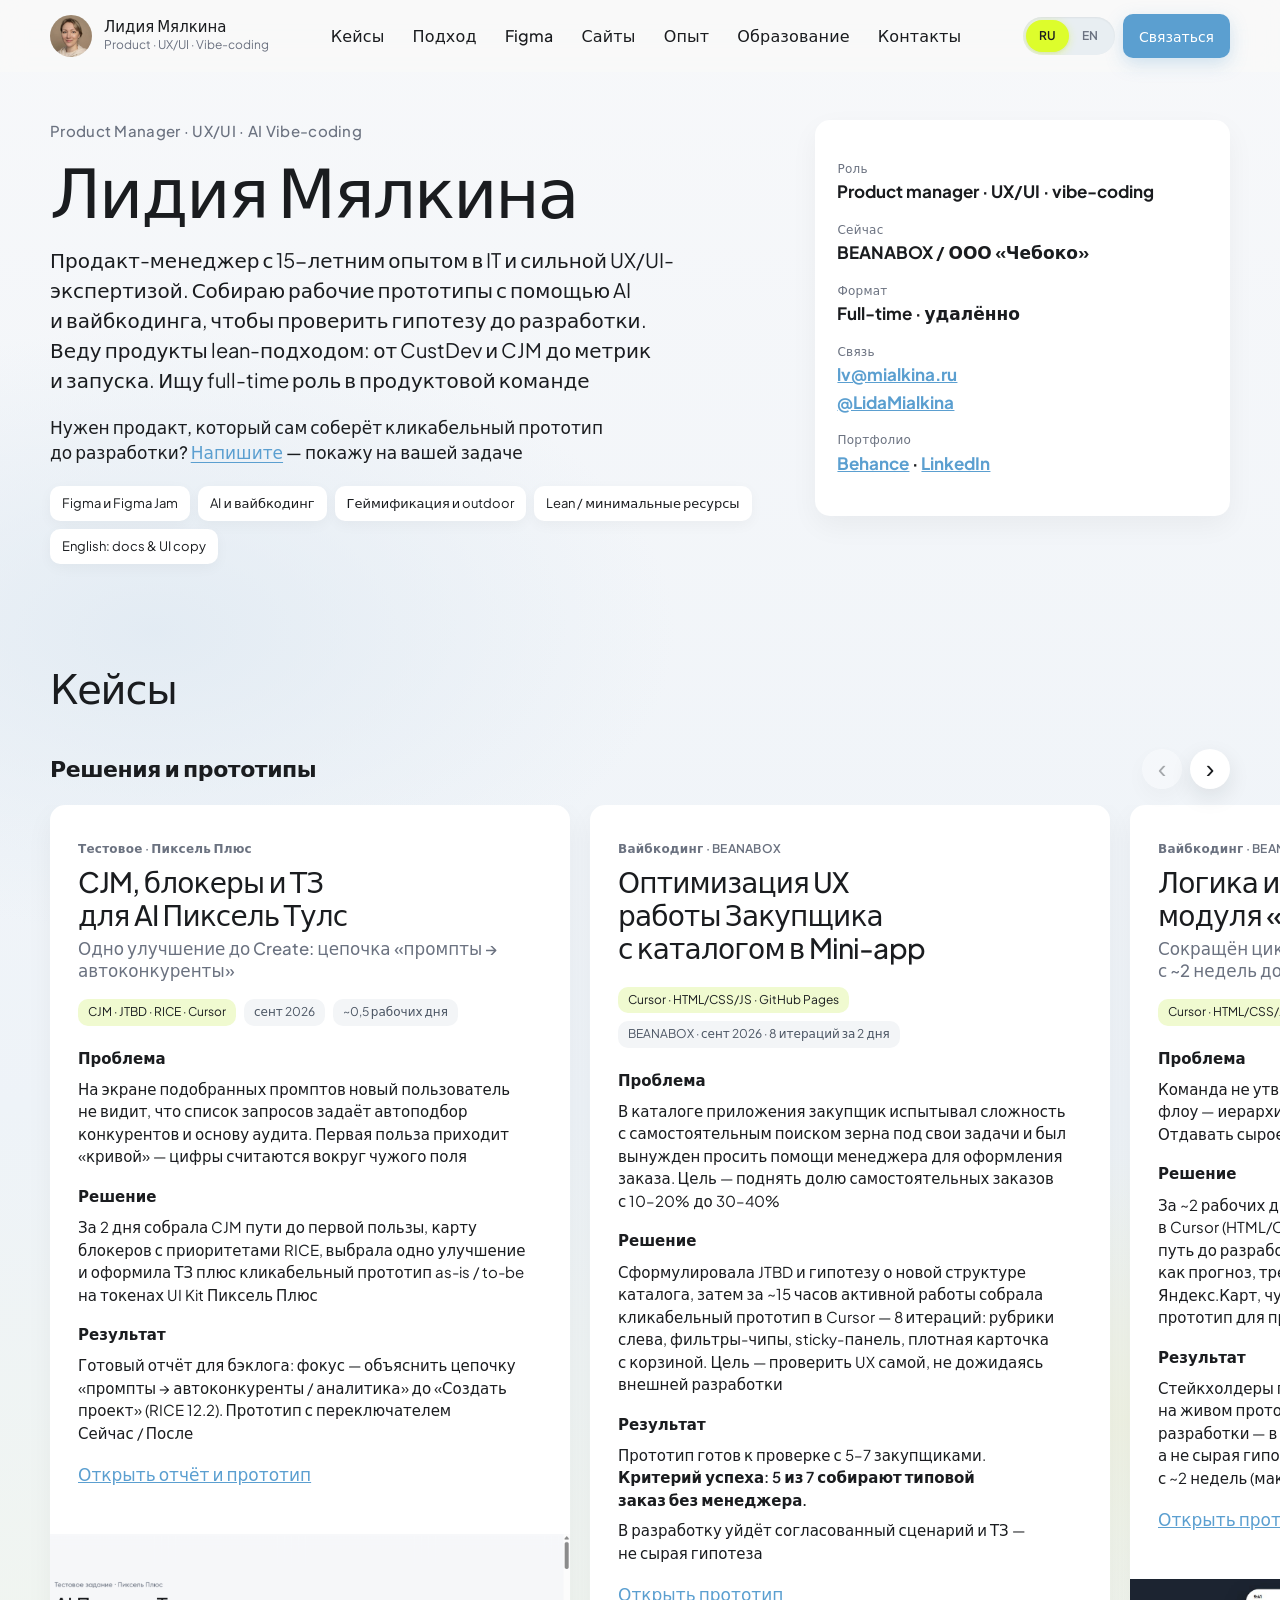
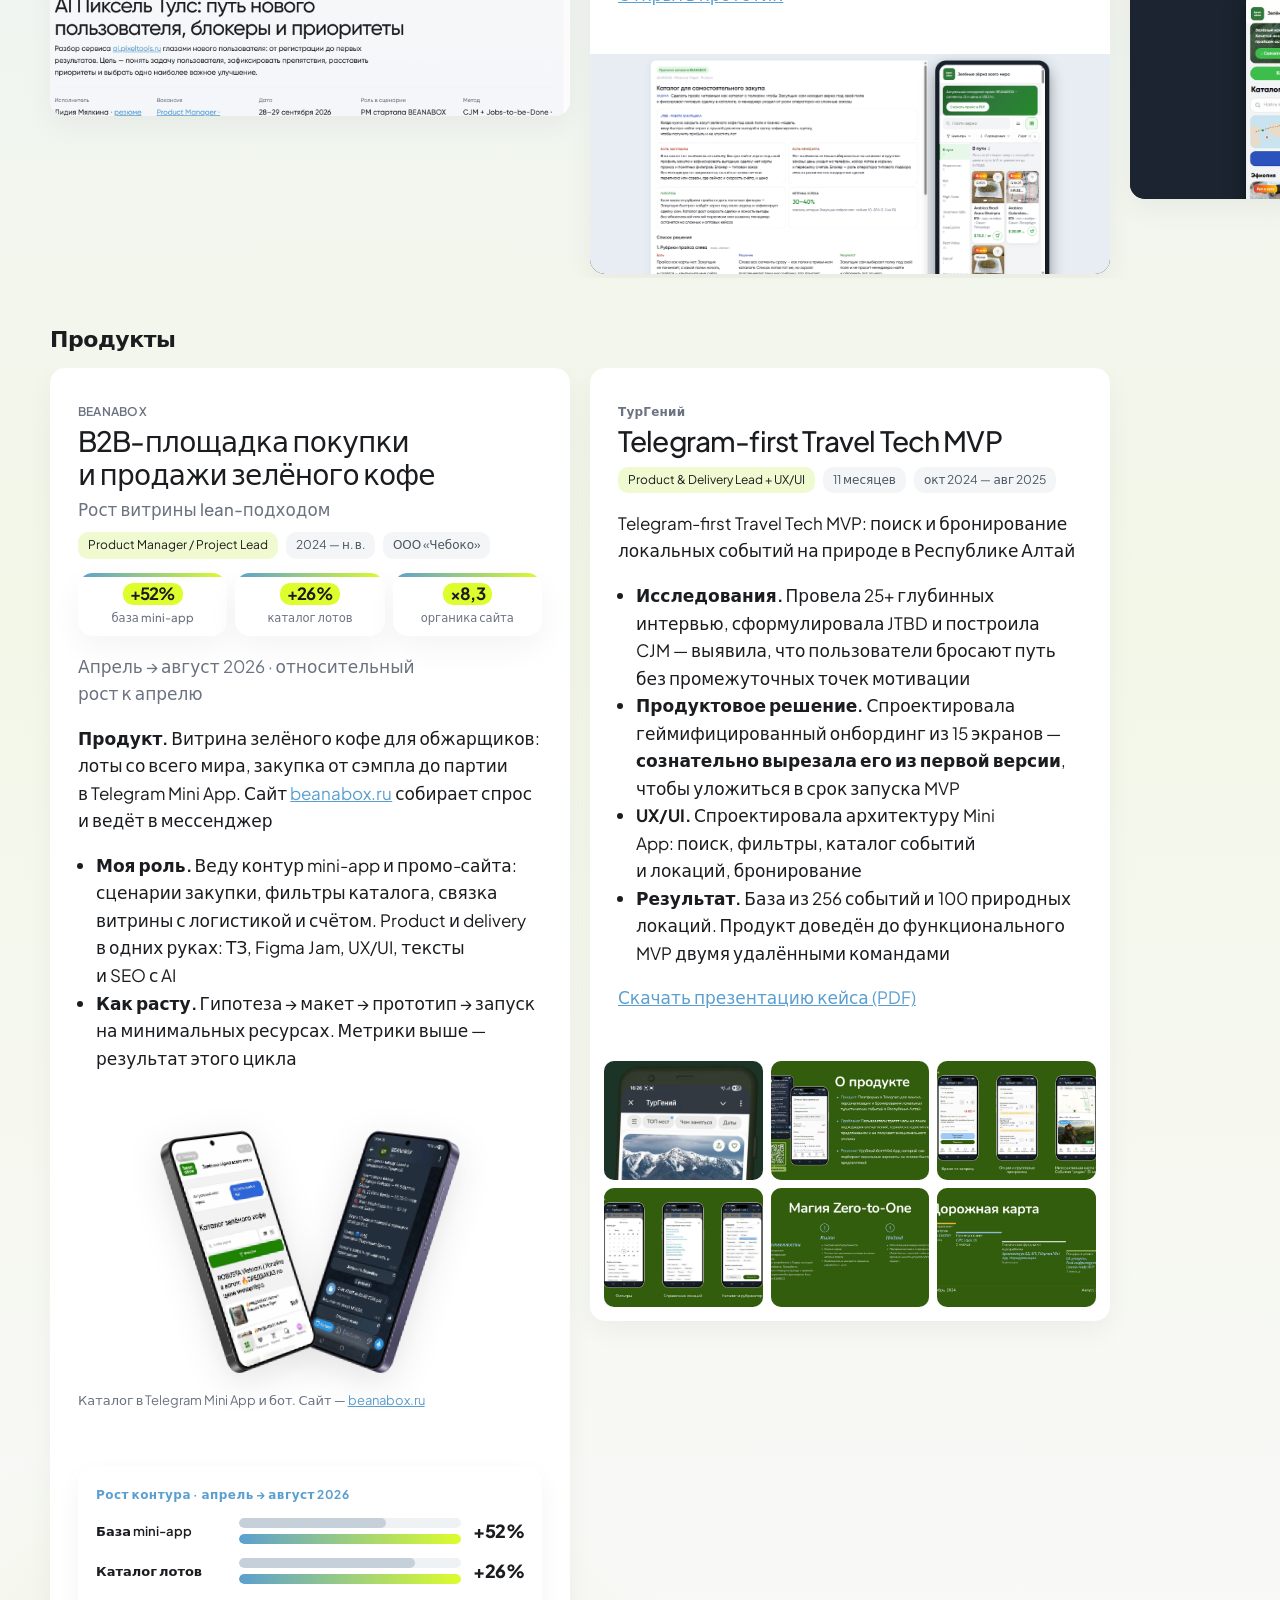
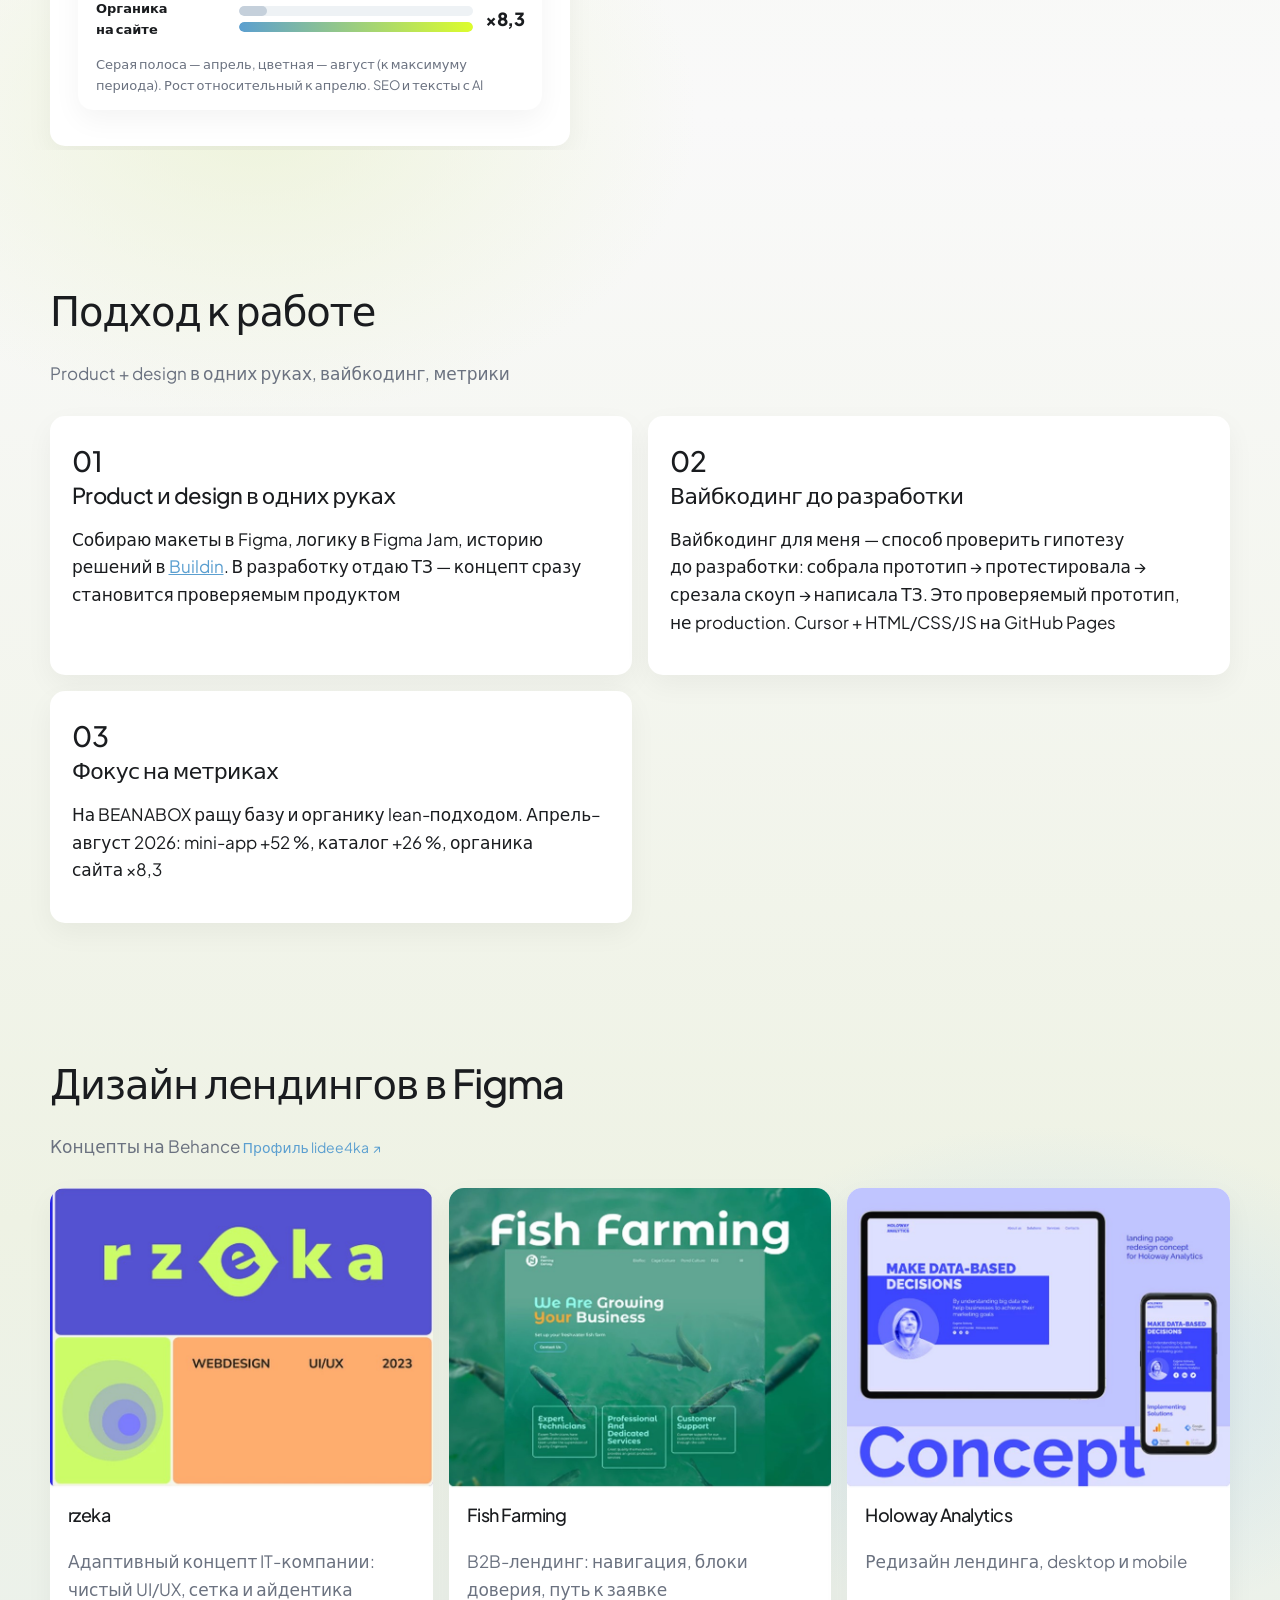
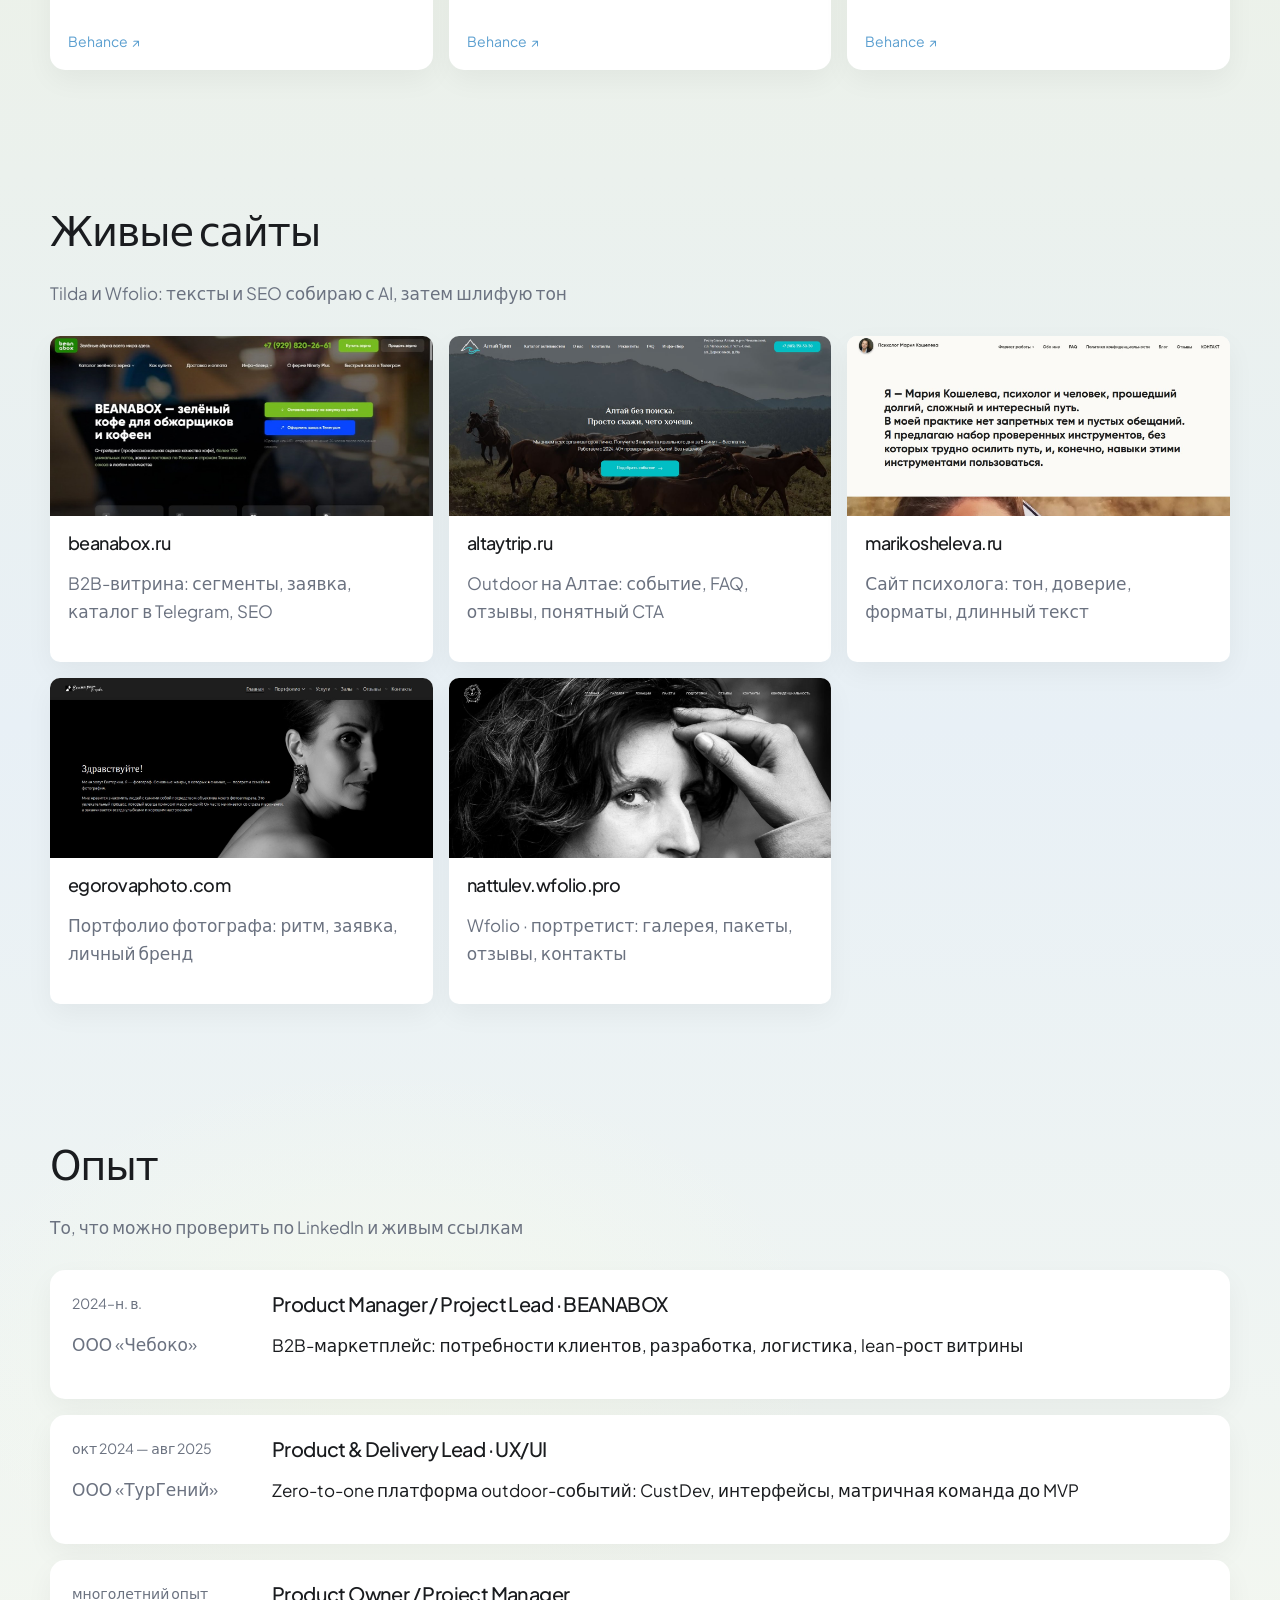
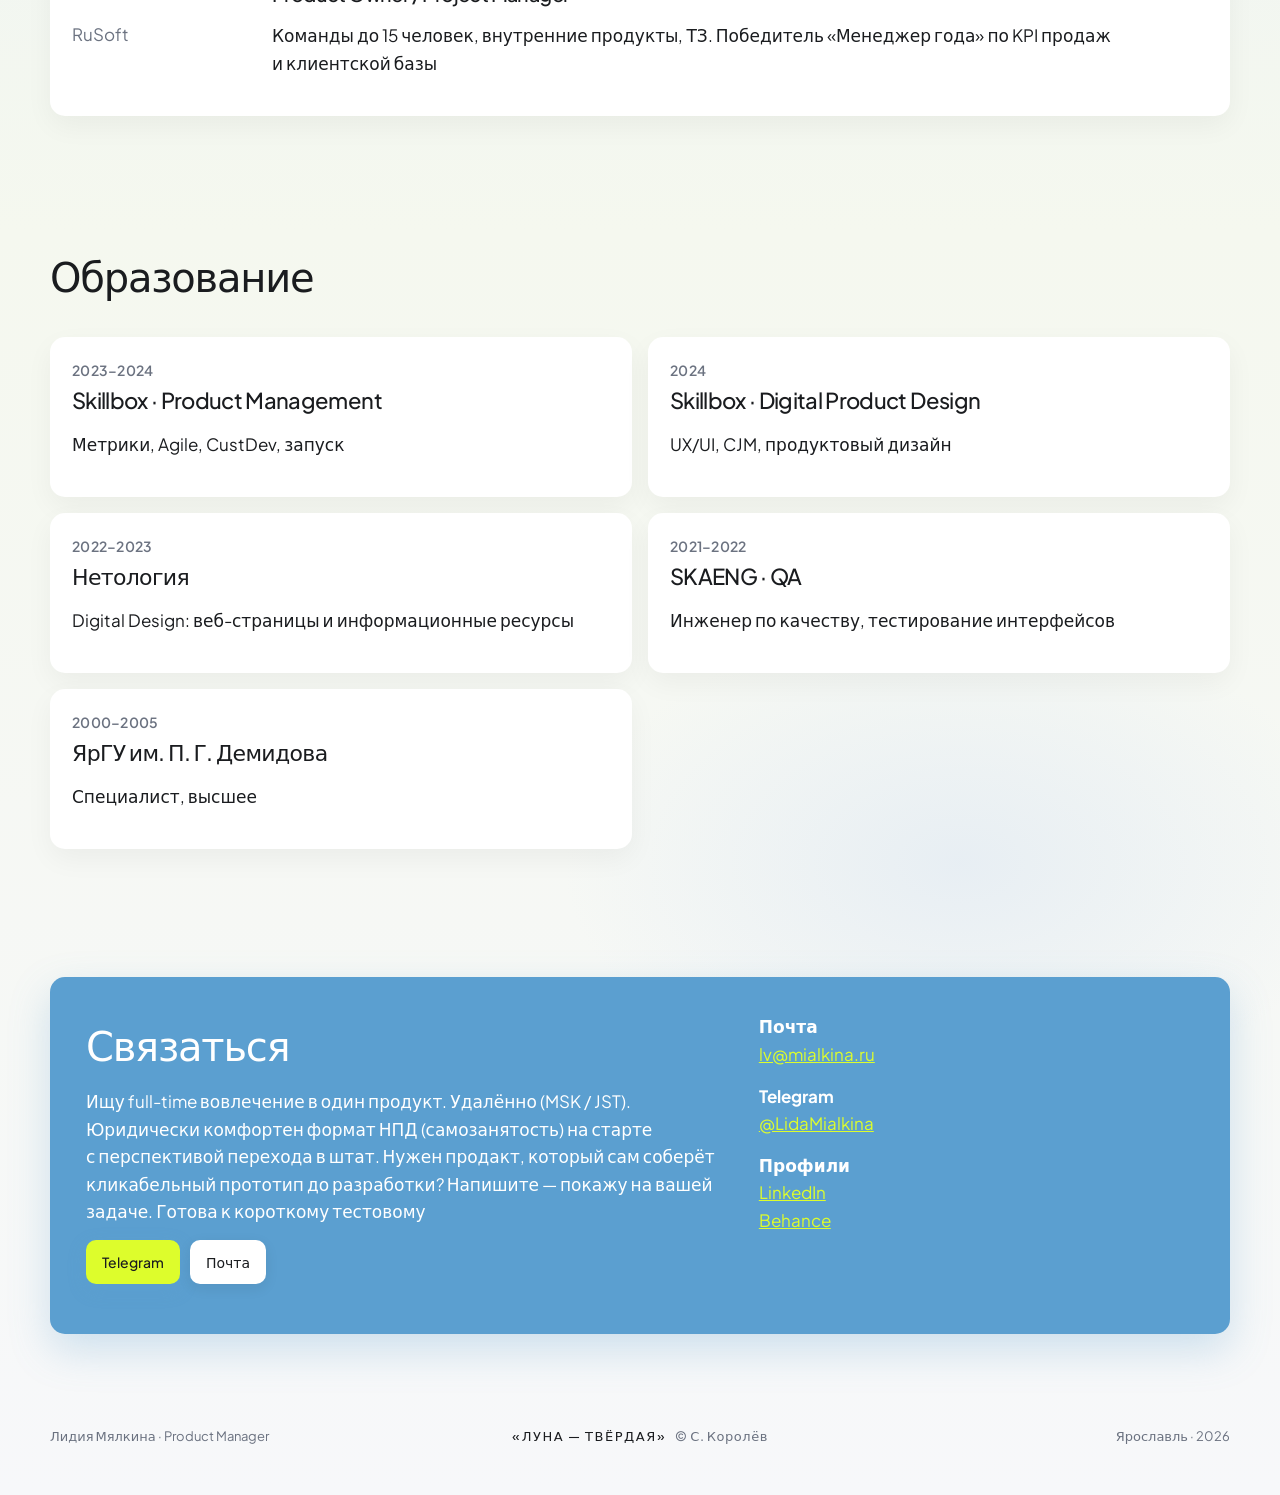
==== index.html @ 4f810d22 "OG-бэйдж (RU/EN) Обновила OG-бэйдж (RU/EN): новая аватарка без свечения, фон и чипы как в резюме, бе" ====
<!doctype html>
<html lang="ru">
  <head>
    <meta charset="UTF-8" />
    <meta name="viewport" content="width=device-width, initial-scale=1.0" />
    <meta name="theme-color" content="#f9f9f9" />
    <meta name="robots" content="index, follow" />
    <link rel="icon" type="image/png" href="./favicon.png?v=4" sizes="48x48" />
    <link rel="icon" type="image/png" href="./favicon-32.png?v=4" sizes="32x32" />
    <link rel="apple-touch-icon" href="./apple-touch-icon.png?v=4" />
    <link rel="manifest" href="./site.webmanifest" />
    <title>Лидия Мялкина — продакт-менеджер, UX/UI, vibe-coding</title>
    <meta
      name="description"
      content="Резюме продакт-менеджера с UX/UI: кейсы ТурГений и BEANABOX, Figma и рабочие прототипы. Напишите — покажу на вашей задаче."
    />
    <link rel="canonical" href="https://lidee4ka.github.io/cv-PMAI/" />
    <link rel="alternate" hreflang="ru-RU" href="https://lidee4ka.github.io/cv-PMAI/" />
    <link rel="alternate" hreflang="en-US" href="https://lidee4ka.github.io/cv-PMAI/en/" />
    <link rel="alternate" hreflang="x-default" href="https://lidee4ka.github.io/cv-PMAI/" />
    <meta property="og:type" content="website" />
    <meta property="og:site_name" content="Лидия Мялкина" />
    <meta property="og:title" content="Лидия Мялкина — продакт-менеджер, UX/UI, vibe-coding" />
    <meta
      property="og:description"
      content="Резюме продакт-менеджера с UX/UI: кейсы ТурГений и BEANABOX, Figma и рабочие прототипы. Напишите — покажу на вашей задаче."
    />
    <meta property="og:url" content="https://lidee4ka.github.io/cv-PMAI/" />
    <meta property="og:locale" content="ru_RU" />
    <meta property="og:locale:alternate" content="en_US" />
    <meta property="og:image" content="https://lidee4ka.github.io/cv-PMAI/og-cover-ru.jpg?v=5" />
    <meta property="og:image:alt" content="Лидия Мялкина, продакт-менеджер и UX/UI-дизайнер" />
    <meta property="og:image:width" content="1200" />
    <meta property="og:image:height" content="630" />
    <meta name="twitter:card" content="summary_large_image" />
    <meta name="twitter:title" content="Лидия Мялкина — продакт-менеджер UX/UI" />
    <meta name="twitter:description" content="Продакт-менеджер UX/UI: ТурГений, BEANABOX. Напишите." />
    <meta name="twitter:image" content="https://lidee4ka.github.io/cv-PMAI/og-cover-ru.jpg?v=5" />
    <meta name="twitter:image:alt" content="Лидия Мялкина, продакт-менеджер и UX/UI-дизайнер" />
    <script type="application/ld+json">{"@context":"https://schema.org","@graph":[{"@type":"ProfilePage","@id":"https://lidee4ka.github.io/cv-PMAI/#page","url":"https://lidee4ka.github.io/cv-PMAI/","name":"Лидия Мялкина — продакт-менеджер, UX/UI, vibe-coding","inLanguage":"ru-RU","isPartOf":{"@id":"https://lidee4ka.github.io/cv-PMAI/#website"},"about":{"@id":"https://lidee4ka.github.io/cv-PMAI/#person"},"mainEntity":{"@id":"https://lidee4ka.github.io/cv-PMAI/#person"}},{"@type":"WebSite","@id":"https://lidee4ka.github.io/cv-PMAI/#website","url":"https://lidee4ka.github.io/cv-PMAI","name":"Лидия Мялкина","alternateName":"Lidiia Mialkina","inLanguage":["ru-RU","en-US"],"publisher":{"@id":"https://lidee4ka.github.io/cv-PMAI/#person"}},{"@type":"Person","@id":"https://lidee4ka.github.io/cv-PMAI/#person","name":"Лидия Мялкина","alternateName":["Lidiia Mialkina"],"jobTitle":"Продакт-менеджер","email":"lv@mialkina.ru","url":"https://lidee4ka.github.io/cv-PMAI","image":"https://lidee4ka.github.io/cv-PMAI/avatar.jpg","sameAs":["https://www.linkedin.com/in/lidiia-mialkina/","https://www.behance.net/lidee4ka","https://t.me/LidaMialkina","https://github.com/lidee4ka"],"address":{"@type":"PostalAddress","addressLocality":"Ярославль","addressCountry":"RU"},"knowsLanguage":["ru","en"]}]}</script>
    <script>
      (function () {
        var requested = new URLSearchParams(location.search).get('lang')
        var onEnglish = /(^|\/)en(\/|$)/.test(location.pathname)
        if (requested === 'en' && !onEnglish) {
          location.replace(location.pathname.replace(/[^/]*$/, '') + 'en/' + location.hash)
        }
      })()
    </script>
    <link rel="preconnect" href="https://fonts.googleapis.com" />
    <link rel="preconnect" href="https://fonts.gstatic.com" crossorigin />
    <link
      href="https://fonts.googleapis.com/css2?family=Plus+Jakarta+Sans:wght@400;500;600;700;800&display=swap"
      rel="stylesheet"
    />
    <script type="module" crossorigin src="./assets/myfinishline-Dg-Q-eZ1.js"></script>
    <link rel="modulepreload" crossorigin href="./assets/modulepreload-polyfill-P2Xu9kJm.js">
    <link rel="stylesheet" crossorigin href="./assets/myfinishline-DANz9di1.css">
  </head>
  <body>
    <a class="skip" href="#main" data-i18n="skip">К&nbsp;содержанию</a>
    <header class="site-header">
      <div class="wrap header-bar">
        <a class="brand" href="#hero">
          <img class="brand-mark" src="./avatar.jpg?v=4" alt="" width="42" height="42" />
          <span>
            <b data-i18n="brand.name">Лидия Мялкина</b>
            <span data-i18n="brand.role">Product · UX/UI · Vibe-coding</span>
          </span>
        </a>
        <nav class="nav" aria-label="Разделы" data-i18n-aria="nav.label">
          <a href="#kejsy" data-i18n="nav.cases">Кейсы</a>
          <a href="#obo-mne" data-i18n="nav.why">Подход</a>
          <a href="#behance" data-i18n="nav.figma">Figma</a>
          <a href="#sajty" data-i18n="nav.sites">Сайты</a>
          <a href="#opyt" data-i18n="nav.experience">Опыт</a>
          <a href="#obrazovanie" data-i18n="nav.education">Образование</a>
          <a href="#kontakty" data-i18n="nav.contact">Контакты</a>
        </nav>
        <div class="header-actions">
          <nav class="lang-switch" aria-label="Язык" data-i18n-aria="lang.label">
            <a href="./" hreflang="ru" lang="ru" data-lang-path="ru" aria-current="page">RU</a>
            <a href="./en/" hreflang="en" lang="en" data-lang-path="en">EN</a>
          </nav>
          <a class="btn btn-primary" href="#kontakty" data-i18n="cta.contact">Связаться</a>
          <button class="nav-toggle" type="button" aria-expanded="false" aria-label="Меню" data-i18n-aria="nav.menu">
            <span></span>
            <span></span>
            <span></span>
          </button>
        </div>
      </div>
    </header>

    <main id="main">
      <section class="hero" id="hero">
        <div class="wrap">
          <div class="hero-grid">
            <div>
              <p class="kicker" data-i18n="hero.kicker">Product Manager · UX/UI · AI Vibe-coding</p>
              <h1 data-i18n="brand.name">Лидия Мялкина</h1>
              <p class="lead" data-i18n="hero.lead">
                Продакт-менеджер с&nbsp;15-летним опытом в&nbsp;IT и&nbsp;сильной UX/UI-экспертизой.
                Собираю рабочие прототипы с&nbsp;помощью AI и&nbsp;вайбкодинга, чтобы проверить гипотезу до&nbsp;разработки.
                Веду продукты lean-подходом: от&nbsp;CustDev и&nbsp;CJM до&nbsp;метрик и&nbsp;запуска.
                Ищу full-time роль в&nbsp;продуктовой команде</p>
              <p class="lead-cta" data-i18n="hero.cta">
                Нужен продакт, который сам соберёт кликабельный прототип до&nbsp;разработки?
                <a href="#kontakty">Напишите</a>&nbsp;— покажу на&nbsp;вашей задаче</p>
              <ul class="pills">
                <li data-i18n="pill.figma">Figma и&nbsp;Figma Jam</li>
                <li data-i18n="pill.ai">AI и&nbsp;вайбкодинг</li>
                <li data-i18n="pill.game">Геймификация и&nbsp;outdoor</li>
                <li data-i18n="pill.lean">Lean&nbsp;/ минимальные ресурсы</li>
                <li data-i18n="pill.en">English: docs &amp; UI copy</li>
              </ul>
            </div>
            <aside>
              <div class="hero-card">
                <dl>
                  <dt data-i18n="card.role">Роль</dt>
                  <dd data-i18n="card.roleVal">Product manager · UX/UI · vibe-coding</dd>
                  <dt data-i18n="card.now">Сейчас</dt>
                  <dd data-i18n="card.nowVal">BEANABOX&nbsp;/ ООО «Чебоко»</dd>
                  <dt data-i18n="card.format">Формат</dt>
                  <dd data-i18n="card.formatVal">Full-time · удалённо</dd>
                  <dt data-i18n="card.connect">Связь</dt>
                  <dd>
                    <a href="mailto:lv@mialkina.ru">lv@mialkina.ru</a><br />
                    <a href="https://t.me/LidaMialkina" target="_blank" rel="noreferrer">@LidaMialkina</a>
                  </dd>
                  <dt data-i18n="card.portfolio">Портфолио</dt>
                  <dd>
                    <a href="https://www.behance.net/lidee4ka" target="_blank" rel="noreferrer">Behance</a>
                    ·
                    <a href="https://www.linkedin.com/in/lidiia-mialkina/" target="_blank" rel="noreferrer">LinkedIn</a>
                  </dd>
                </dl>
              </div>
            </aside>
          </div>
        </div>
      </section>

      <section class="section" id="kejsy">
        <div class="wrap">
          <div class="section-head">
            <h2 data-i18n="cases.title">Кейсы</h2>
          </div>
        </div>

                <div class="cases-group cases-group--solutions">
          <div class="wrap cases-group-body">
          <div class="cases-group-head">
            <h3 class="cases-group-title">Решения и&nbsp;прототипы</h3>
            <div class="cases-nav-group" role="group" aria-label="Листать кейсы">
              <button type="button" class="cases-nav cases-nav--prev" aria-label="Предыдущий кейс">
                <span aria-hidden="true">‹</span>
              </button>
              <button type="button" class="cases-nav cases-nav--next" aria-label="Следующий кейс">
                <span aria-hidden="true">›</span>
              </button>
            </div>
          </div>
          <div class="cases-rail" tabindex="0" aria-label="Решения и прототипы">
              <div class="cases-track">
<article class="case case--stack case--vibe" id="pixeltools">
            <div class="case-copy">
              <div class="case-head">
                <div class="case-head-main">
                  <span class="tag">Тестовое · Пиксель Плюс</span>
                  <h3>CJM, блокеры и&nbsp;ТЗ для&nbsp;AI Пиксель Тулс</h3>
                  <p class="case-sub">Одно улучшение до&nbsp;Create: цепочка «промпты → автоконкуренты»</p>
                </div>
                <div class="case-head-side">
                  <div class="meta-row meta-row--role">
                    <span>CJM · JTBD · RICE · Cursor</span>
                    <span>сент 2026</span>
                    <span>~0,5&nbsp;рабочих дня</span>
                  </div>
                </div>
              </div>
              <div class="case-triad">
                <div class="case-col">
                  <b>Проблема</b>
                  <p>На&nbsp;экране подобранных промптов новый пользователь не&nbsp;видит, что список запросов задаёт автоподбор конкурентов и&nbsp;основу аудита. Первая польза приходит «кривой»&nbsp;— цифры считаются вокруг чужого поля</p>
                </div>
                <div class="case-col">
                  <b>Решение</b>
                  <p>За&nbsp;2&nbsp;дня собрала CJM пути до&nbsp;первой пользы, карту блокеров с&nbsp;приоритетами RICE, выбрала одно улучшение и&nbsp;оформила ТЗ плюс кликабельный прототип as-is&nbsp;/ to-be на&nbsp;токенах UI&nbsp;Kit Пиксель&nbsp;Плюс</p>
                </div>
                <div class="case-col">
                  <b>Результат</b>
                  <p>Готовый отчёт для&nbsp;бэклога: фокус&nbsp;— объяснить цепочку «промпты → автоконкуренты / аналитика» до&nbsp;«Создать проект» (RICE&nbsp;12.2). Прототип с&nbsp;переключателем Сейчас&nbsp;/ После</p>
                </div>
              </div>
              <p>
                <a href="https://lidee4ka.github.io/ai-pixeltools-cjm/" target="_blank" rel="noreferrer">Открыть отчёт и&nbsp;прототип</a>
              </p>
            </div>
            <figure class="case-shot case-shot--proto">
              <img
                src="./sites/pixeltools-cjm.png"
                alt="Тестовое Пиксель Плюс: CJM и ТЗ AI Пиксель Тулс — шапка отчёта"
              />
            </figure>
          </article>

<article class="case case--stack case--vibe" id="catalog-redesign">
            <div class="case-copy">
              <div class="case-head">
                <div class="case-head-main">
                  <span class="tag" data-i18n="cr.tag">Вайбкодинг · BEANABOX</span>
                  <h3 data-i18n="cr.h3">Оптимизация UX работы Закупщика с&nbsp;каталогом в&nbsp;Mini-app</h3>
                </div>
                <div class="case-head-side">
                  <div class="meta-row meta-row--role">
                    <span data-i18n="cr.meta">Cursor · HTML/CSS/JS · GitHub Pages</span>
                    <span data-i18n="cr.when">BEANABOX · сент 2026 · 8&nbsp;итераций за&nbsp;2&nbsp;дня</span>
                  </div>
                </div>
              </div>
              <div class="case-triad">
                <div class="case-col" data-i18n="cr.li1">
                  <b>Проблема</b>
                  <p>В&nbsp;каталоге приложения закупщик испытывал сложность с&nbsp;самостоятельным поиском зерна
                  под&nbsp;свои задачи и&nbsp;был вынужден просить помощи менеджера для&nbsp;оформления заказа.
                  Цель&nbsp;— поднять долю самостоятельных заказов с&nbsp;10–20% до&nbsp;30–40%</p>
                </div>
                <div class="case-col" data-i18n="cr.li2">
                  <b>Решение</b>
                  <p>Сформулировала JTBD и&nbsp;гипотезу о&nbsp;новой структуре каталога,
                  затем за&nbsp;~15&nbsp;часов активной работы собрала кликабельный прототип
                  в&nbsp;Cursor&nbsp;— 8&nbsp;итераций: рубрики слева, фильтры-чипы, sticky-панель, плотная карточка
                  с&nbsp;корзиной. Цель&nbsp;— проверить UX самой, не&nbsp;дожидаясь внешней разработки</p>
                </div>
                <div class="case-col" data-i18n="cr.li3">
                  <b>Результат</b>
                  <p>Прототип готов к&nbsp;проверке с&nbsp;5–7 закупщиками.
                  <b>Критерий успеха: 5&nbsp;из&nbsp;7 собирают типовой заказ без&nbsp;менеджера.</b>
                  В&nbsp;разработку уйдёт согласованный сценарий и&nbsp;ТЗ&nbsp;— не&nbsp;сырая гипотеза</p>
                </div>
              </div>
              <p>
                <a
                  href="https://lidee4ka.github.io/beanabox-catalog-redesign/"
                  target="_blank"
                  rel="noreferrer"
                  data-i18n="cr.open"
                  >Открыть прототип</a
                >
              </p>
            </div>
            <figure class="case-shot case-shot--proto">
              <img
                src="./sites/catalog-redesign.png"
                alt="Кликабельный прототип редизайна каталога BEANABOX: рубрикатор, фильтры и&nbsp;карточки лотов"
                data-i18n-alt="cr.alt"
              />
            </figure>
          </article>

<article class="case case--stack case--vibe" id="prototip">
            <div class="case-copy">
              <div class="case-head">
                <div class="case-head-main">
                  <span class="tag" data-i18n="pr.tag">Вайбкодинг · BEANABOX</span>
                  <h3 data-i18n="pr.h3">Логика и&nbsp;прототип модуля «Лот в&nbsp;пути»</h3>
                  <p class="case-sub" data-i18n="pr.sub">Сокращён цикл согласования UX с&nbsp;~2&nbsp;недель до&nbsp;2&nbsp;дней</p>
                </div>
                <div class="case-head-side">
                  <div class="meta-row meta-row--role">
                    <span data-i18n="pr.meta">Cursor · HTML/CSS/JS · GitHub Pages</span>
                    <span data-i18n="pr.when">~2&nbsp;рабочих дня</span>
                  </div>
                </div>
              </div>
              <div class="case-triad">
                <div class="case-col" data-i18n="pr.li1">
                  <b>Проблема</b>
                  <p>Команда не&nbsp;утвердила макеты нового логистического флоу&nbsp;— иерархия карты,
                  ETA и&nbsp;корзины вызывала споры. Отдавать сырое ТЗ в&nbsp;разработку означало риск переделок</p>
                </div>
                <div class="case-col" data-i18n="pr.li2">
                  <b>Решение</b>
                  <p>За&nbsp;~2&nbsp;рабочих дня собрала кликабельный прототип
                  в&nbsp;Cursor (HTML/CSS/JS), чтобы команда могла прокликать путь до&nbsp;разработки.
                  В&nbsp;скоуп осознанно вошли: карта, ETA как прогноз, трекинг из&nbsp;корзины.
                  Вырезала: подложку Яндекс.Карт, чужие порты, полноэкранный режим. Это прототип для&nbsp;проверки,
                  не&nbsp;production-релиз</p>
                </div>
                <div class="case-col" data-i18n="pr.li3">
                  <b>Результат</b>
                  <p>Стейкхолдеры прошли путь от&nbsp;карточки лота до&nbsp;трекинга на&nbsp;живом прототипе.
                  Согласовала иерархию до&nbsp;старта разработки&nbsp;— в&nbsp;разработку ушло проверенное ТЗ,
                  а&nbsp;не&nbsp;сырая гипотеза. Сократила цикл согласования UX с&nbsp;~2&nbsp;недель (макеты и&nbsp;встречи)
                  до&nbsp;2&nbsp;дней</p>
                </div>
              </div>
              <p>
                <a
                  href="https://lidee4ka.github.io/beanabox-lot-v-puti/"
                  target="_blank"
                  rel="noreferrer"
                  data-i18n="pr.open"
                  >Открыть прототип</a
                >
              </p>
            </div>
            <figure class="case-shot case-shot--proto">
              <img
                src="./sites/lot-v-puti.jpg"
                alt="Кликабельный прототип «Лоты в&nbsp;пути»: каталог, баннер на&nbsp;карте и&nbsp;трекинг лота"
                data-i18n-alt="pr.alt"
              />
            </figure>
          </article>

              </div>
            </div>
          </div>
        </div>

        <div class="cases-group">
          <div class="wrap cases-group-body">
          <div class="cases-group-head">
            <h3 class="cases-group-title">Продукты</h3>
            <div class="cases-nav-group" role="group" aria-label="Листать продукты">
              <button type="button" class="cases-nav cases-nav--prev" aria-label="Предыдущий продукт">
                <span aria-hidden="true">‹</span>
              </button>
              <button type="button" class="cases-nav cases-nav--next" aria-label="Следующий продукт">
                <span aria-hidden="true">›</span>
              </button>
            </div>
          </div>
          <div class="cases-rail" tabindex="0" aria-label="Продукты">
            <div class="cases-track">
<article class="case case--stack" id="beanabox">
            <div class="case-body case-body--app">
              <div class="case-copy">
                <span class="tag" data-i18n="bb.tag">BEANABOX</span>
                <h3 data-i18n="bb.h3">B2B-площадка покупки и&nbsp;продажи зелёного кофе</h3>
                <p class="case-sub" data-i18n="bb.sub">Рост витрины lean-подходом</p>
                <div class="meta-row meta-row--role">
                  <span data-i18n="bb.role">Product Manager / Project Lead</span>
                  <span data-i18n="bb.dates">2024&nbsp;— н.&nbsp;в.</span>
                  <span data-i18n="bb.co">ООО «Чебоко»</span>
                </div>
                <ul class="case-metrics" data-i18n-aria="bb.metricsAria" aria-label="Ключевые метрики BEANABOX">
                  <li><b>+52%</b> <span data-i18n="bb.m1">база mini-app</span></li>
                  <li><b>+26%</b> <span data-i18n="bb.m2">каталог лотов</span></li>
                  <li><b>×8,3</b> <span data-i18n="bb.m3">органика сайта</span></li>
                </ul>
                <p class="muted" data-i18n="bb.period">Апрель → август 2026 · относительный рост к&nbsp;апрелю</p>
                <p data-i18n="bb.p">
                  <b>Продукт.</b> Витрина зелёного кофе для&nbsp;обжарщиков: лоты со&nbsp;всего мира, закупка от&nbsp;сэмпла
                  до&nbsp;партии в&nbsp;Telegram Mini App. Сайт
                  <a href="https://beanabox.ru/" target="_blank" rel="noreferrer">beanabox.ru</a>
                  собирает спрос и&nbsp;ведёт в&nbsp;мессенджер</p>
                <ul>
                  <li data-i18n="bb.li1">
                    <b>Моя роль.</b> Веду контур mini-app и&nbsp;промо-сайта: сценарии закупки, фильтры каталога,
                    связка витрины с&nbsp;логистикой и&nbsp;счётом. Product и&nbsp;delivery в&nbsp;одних руках:
                    ТЗ, Figma Jam, UX/UI, тексты и&nbsp;SEO с&nbsp;AI</li>
                  <li data-i18n="bb.li2">
                    <b>Как расту.</b> Гипотеза → макет → прототип → запуск на&nbsp;минимальных ресурсах.
                    Метрики выше&nbsp;— результат этого цикла</li>
                </ul>
              </div>
              <div class="phones" aria-hidden="true">
                <img
                  class="phone phone--app"
                  src="./sites/beanabox-phone-catalog.webp"
                  alt=""
                  width="507"
                  height="920"
                />
                <img
                  class="phone phone--bot"
                  src="./sites/beanabox-phone-bot.webp"
                  alt=""
                  width="507"
                  height="920"
                />
              </div>
            </div>
            <p class="phones-caption" data-i18n="bb.caption">
              Каталог в&nbsp;Telegram Mini App и&nbsp;бот. Сайт&nbsp;—
              <a href="https://beanabox.ru/" target="_blank" rel="noreferrer">beanabox.ru</a></p>
            <div class="case-copy">
              <div
                class="infographic"
                aria-label="Относительный рост продукта BEANABOX с&nbsp;апреля по&nbsp;август 2026"
                data-i18n-aria="bb.chartAria"
              >
                <p class="infographic-kicker" data-i18n="bb.kicker">Рост контура · апрель → август 2026</p>
                <ul class="chart">
                  <li>
                    <span class="chart-name" data-i18n="bb.users">База mini-app</span>
                    <span class="chart-bars" aria-hidden="true">
                      <span class="chart-bar-track"><span class="chart-bar chart-bar--from" style="--w: 66%"></span></span>
                      <span class="chart-bar-track"><span class="chart-bar chart-bar--to" style="--w: 100%"></span></span>
                    </span>
                    <strong>+52%</strong>
                  </li>
                  <li>
                    <span class="chart-name" data-i18n="bb.catalog">Каталог лотов</span>
                    <span class="chart-bars" aria-hidden="true">
                      <span class="chart-bar-track"><span class="chart-bar chart-bar--from" style="--w: 79%"></span></span>
                      <span class="chart-bar-track"><span class="chart-bar chart-bar--to" style="--w: 100%"></span></span>
                    </span>
                    <strong>+26%</strong>
                  </li>
                  <li>
                    <span class="chart-name" data-i18n="bb.org">Органика на&nbsp;сайте</span>
                    <span class="chart-bars" aria-hidden="true">
                      <span class="chart-bar-track"><span class="chart-bar chart-bar--from" style="--w: 12%"></span></span>
                      <span class="chart-bar-track"><span class="chart-bar chart-bar--to" style="--w: 100%"></span></span>
                    </span>
                    <strong>×8,3</strong>
                  </li>
                </ul>
                <p class="chart-foot" data-i18n="bb.foot">Серая полоса&nbsp;— апрель, цветная&nbsp;— август (к&nbsp;максимуму периода). Рост относительный к&nbsp;апрелю. SEO и&nbsp;тексты с&nbsp;AI</p>
              </div>
            </div>
          </article>

          
<article class="case case--stack" id="tourgenius">
            <div class="case-copy">
              <span class="tag" data-i18n="tg.tag">ТурГений</span>
              <h3 data-i18n="tg.h3">Telegram-first Travel Tech MVP</h3>
              <div class="meta-row meta-row--role">
                <span data-i18n="tg.role">Product &amp; Delivery Lead + UX/UI</span>
                <span data-i18n="tg.months">11&nbsp;месяцев</span>
                <span data-i18n="tg.dates">окт 2024&nbsp;— авг 2025</span>
              </div>
              <p data-i18n="tg.p">
                Telegram-first Travel Tech MVP: поиск и&nbsp;бронирование локальных событий на&nbsp;природе в&nbsp;Республике Алтай
              </p>
              <ul>
                <li data-i18n="tg.li1">
                  <b>Исследования.</b> Провела 25+&nbsp;глубинных интервью, сформулировала JTBD и&nbsp;построила CJM&nbsp;—
                  выявила, что&nbsp;пользователи бросают путь без&nbsp;промежуточных точек мотивации</li>
                <li data-i18n="tg.li2">
                  <b>Продуктовое решение.</b> Спроектировала геймифицированный онбординг из&nbsp;15&nbsp;экранов&nbsp;—
                  <b>сознательно вырезала его из&nbsp;первой версии</b>, чтобы уложиться в&nbsp;срок запуска MVP</li>
                <li data-i18n="tg.li3">
                  <b>UX/UI.</b> Спроектировала архитектуру Mini App: поиск, фильтры, каталог событий и&nbsp;локаций, бронирование</li>
                <li data-i18n="tg.li4">
                  <b>Результат.</b> База из&nbsp;256&nbsp;событий и&nbsp;100&nbsp;природных локаций. Продукт доведён
                  до&nbsp;функционального MVP двумя удалёнными командами</li>
              </ul>
              <p>
                <a href="./files/TourGenius_mvp_journey_presentation_Mialkina-LV.pdf" data-i18n="tg.pdf"
                  >Скачать презентацию кейса (PDF)</a
                >
              </p>
            </div>
            <div class="case-tiles" aria-label="Скрины из презентации ТурГений">
              <img src="./cases/tourgenius-01.jpg" alt="Макет Mini App ТурГений: карточка места в ленте" data-i18n-alt="tg.alt1" />
              <img src="./cases/tourgenius-02.jpg" alt="Продукт, проблема и решение ТурГения" data-i18n-alt="tg.alt2" />
              <img src="./cases/tourgenius-03.jpg" alt="Экраны Mini App ТурГений" data-i18n-alt="tg.alt3" />
              <img src="./cases/tourgenius-04.jpg" alt="Слайд презентации ТурГений" data-i18n-alt="tg.alt5" />
              <img src="./cases/tourgenius-05.jpg" alt="Зоны ответственности и подход Zero-to-One" data-i18n-alt="tg.alt4" />
              <img src="./cases/tourgenius-06.jpg" alt="Слайд презентации ТурГений" data-i18n-alt="tg.alt6" />
            </div>
          </article>
        
            </div>
          </div>
          </div>
        </div>
      </section>

      <section class="section" id="obo-mne">
        <div class="wrap">
          <div class="section-head">
            <h2 data-i18n="why.title">Подход к&nbsp;работе</h2>
            <p class="muted" data-i18n="why.sub">Product + design в&nbsp;одних руках, вайбкодинг, метрики</p>
          </div>
          <div class="reason-grid">
            <article class="card">
              <div class="num">01</div>
              <h3 data-i18n="why.2.title">Product и&nbsp;design в&nbsp;одних руках</h3>
              <p data-i18n="why.2.body">
                Собираю макеты в&nbsp;Figma, логику в&nbsp;Figma Jam, историю решений в&nbsp;<a href="https://buildin.ai" target="_blank" rel="noreferrer">Buildin</a>.
                В&nbsp;разработку отдаю ТЗ&nbsp;— концепт сразу становится проверяемым продуктом</p>
            </article>
            <article class="card">
              <div class="num">02</div>
              <h3 data-i18n="why.3.title">Вайбкодинг до&nbsp;разработки</h3>
              <p data-i18n="why.3.body">
                Вайбкодинг для&nbsp;меня&nbsp;— способ проверить гипотезу до&nbsp;разработки: собрала прототип →
                протестировала → срезала скоуп → написала ТЗ. Это проверяемый прототип, не&nbsp;production.
                Cursor + HTML/CSS/JS на&nbsp;GitHub Pages</p>
            </article>
            <article class="card">
              <div class="num">03</div>
              <h3 data-i18n="why.4.title">Фокус на&nbsp;метриках</h3>
              <p data-i18n="why.4.body">
                На&nbsp;BEANABOX ращу базу и&nbsp;органику lean-подходом. Апрель–август 2026: mini-app +52&nbsp;%,
                каталог +26&nbsp;%, органика сайта ×8,3</p>
            </article>
          </div>
        </div>
      </section>

      <section class="section" id="behance">
        <div class="wrap">
          <div class="section-head">
            <h2 data-i18n="bh.title">Дизайн лендингов в&nbsp;Figma</h2>
            <p class="muted" data-i18n="bh.sub">
              Концепты на&nbsp;Behance
              <a class="ext-link" href="https://www.behance.net/lidee4ka" target="_blank" rel="noreferrer"
                >Профиль lidee4ka<span class="ext-arrow" aria-hidden="true">↗</span></a
              >
            </p>
          </div>
          <div class="site-grid">
            <article class="card site-card behance-card">
              <button type="button" class="lightbox-trigger" data-lightbox="./behance/rzeka.jpg">
                <img
                  src="./behance/rzeka.jpg"
                  alt="Концепт rzeka: адаптивный сайт IT-компании"
                  data-i18n-alt="rzeka.alt"
                />
              </button>
              <div class="site-card-body">
                <h3>rzeka</h3>
                <p class="muted" data-i18n="rzeka.p">Адаптивный концепт IT-компании: чистый UI/UX, сетка и&nbsp;айдентика</p>
                <a
                  class="ext-link"
                  href="https://www.behance.net/gallery/171759369/Responsive-webdesign-concept-for-an-IT-company"
                  target="_blank"
                  rel="noreferrer"
                  >Behance<span class="ext-arrow" aria-hidden="true">↗</span></a
                >
              </div>
            </article>
            <article class="card site-card behance-card">
              <button type="button" class="lightbox-trigger" data-lightbox="./behance/fish-farming.jpg">
                <img src="./behance/fish-farming.jpg" alt="Концепт лендинга Fish Farming" data-i18n-alt="fish.alt" />
              </button>
              <div class="site-card-body">
                <h3>Fish Farming</h3>
                <p class="muted" data-i18n="fish.p">B2B-лендинг: навигация, блоки доверия, путь к&nbsp;заявке</p>
                <a
                  class="ext-link"
                  href="https://www.behance.net/gallery/163622703/Landing-Page-Design-concept"
                  target="_blank"
                  rel="noreferrer"
                  >Behance<span class="ext-arrow" aria-hidden="true">↗</span></a
                >
              </div>
            </article>
            <article class="card site-card behance-card">
              <button type="button" class="lightbox-trigger" data-lightbox="./behance/holoway.jpg">
                <img
                  src="./behance/holoway.jpg"
                  alt="Редизайн лендинга Holoway Analytics"
                  data-i18n-alt="holo.alt"
                />
              </button>
              <div class="site-card-body">
                <h3>Holoway Analytics</h3>
                <p class="muted" data-i18n="holo.p">Редизайн лендинга, desktop и&nbsp;mobile</p>
                <a
                  class="ext-link"
                  href="https://www.behance.net/gallery/163406243/Landing-page-redesign-concept-for-Holoway-Analytics"
                  target="_blank"
                  rel="noreferrer"
                  >Behance<span class="ext-arrow" aria-hidden="true">↗</span></a
                >
              </div>
            </article>
          </div>
        </div>
      </section>

      <section class="section" id="sajty">
        <div class="wrap">
          <div class="section-head">
            <h2 data-i18n="sites.title">Живые сайты</h2>
            <p class="muted" data-i18n="sites.sub">Tilda и&nbsp;Wfolio: тексты и&nbsp;SEO собираю с&nbsp;AI, затем шлифую тон</p>
          </div>
          <div class="site-grid">
            <a class="card site-card" href="https://beanabox.ru/" target="_blank" rel="noreferrer">
              <img src="./sites/beanabox.jpg" alt="Главный экран beanabox.ru" data-i18n-alt="beanabox.alt" />
              <div class="site-card-body">
                <h3>beanabox.ru</h3>
                <p class="muted" data-i18n="beanabox.p">B2B-витрина: сегменты, заявка, каталог в&nbsp;Telegram, SEO</p>
              </div>
            </a>
            <a class="card site-card" href="https://altaytrip.ru/" target="_blank" rel="noreferrer">
              <img src="./sites/altaytrip.jpg" alt="Главный экран altaytrip.ru" data-i18n-alt="altay.alt" />
              <div class="site-card-body">
                <h3>altaytrip.ru</h3>
                <p class="muted" data-i18n="altay.p">Outdoor на&nbsp;Алтае: событие, FAQ, отзывы, понятный CTA</p>
              </div>
            </a>
            <a class="card site-card" href="https://marikosheleva.ru/" target="_blank" rel="noreferrer">
              <img src="./sites/marikosheleva.jpg" alt="Главный экран marikosheleva.ru" data-i18n-alt="mari.alt" />
              <div class="site-card-body">
                <h3>marikosheleva.ru</h3>
                <p class="muted" data-i18n="mari.p">Сайт психолога: тон, доверие, форматы, длинный текст</p>
              </div>
            </a>
            <a class="card site-card" href="https://egorovaphoto.com/" target="_blank" rel="noreferrer">
              <img src="./sites/egorovaphoto.jpg" alt="Главный экран egorovaphoto.com" data-i18n-alt="ego.alt" />
              <div class="site-card-body">
                <h3>egorovaphoto.com</h3>
                <p class="muted" data-i18n="ego.p">Портфолио фотографа: ритм, заявка, личный бренд</p>
              </div>
            </a>
            <a class="card site-card" href="https://nattulev.wfolio.pro" target="_blank" rel="noreferrer">
              <img src="./sites/nattulev.jpg" alt="Главный экран nattulev.wfolio.pro" data-i18n-alt="natt.alt" />
              <div class="site-card-body">
                <h3>nattulev.wfolio.pro</h3>
                <p class="muted" data-i18n="natt.p">Wfolio · портретист: галерея, пакеты, отзывы, контакты</p>
              </div>
            </a>
          </div>
        </div>
      </section>

      <section class="section" id="opyt">
        <div class="wrap">
          <div class="section-head">
            <h2 data-i18n="exp.title">Опыт</h2>
            <p class="muted" data-i18n="exp.sub">То, что можно проверить по&nbsp;LinkedIn и&nbsp;живым ссылкам</p>
          </div>
          <div class="timeline">
            <article class="job">
              <div>
                <div class="when" data-i18n="exp.bb.when">2024–н.&nbsp;в.</div>
                <p class="muted" data-i18n="exp.bb.co">ООО «Чебоко»</p>
              </div>
              <div>
                <h3 data-i18n="exp.bb.h3">Product Manager&nbsp;/ Project Lead · BEANABOX</h3>
                <p data-i18n="exp.bb.p">B2B-маркетплейс: потребности клиентов, разработка, логистика, lean-рост витрины</p>
              </div>
            </article>
            <article class="job">
              <div>
                <div class="when" data-i18n="exp.tg.when">окт&nbsp;2024&nbsp;— авг&nbsp;2025</div>
                <p class="muted" data-i18n="exp.tg.co">ООО «ТурГений»</p>
              </div>
              <div>
                <h3 data-i18n="exp.tg.h3">Product &amp; Delivery Lead · UX/UI</h3>
                <p data-i18n="exp.tg.p">Zero-to-one платформа outdoor-событий: CustDev, интерфейсы, матричная команда до&nbsp;MVP</p>
              </div>
            </article>
            <article class="job">
              <div>
                <div class="when" data-i18n="exp.rs.when">многолетний опыт</div>
                <p class="muted">RuSoft</p>
              </div>
              <div>
                <h3 data-i18n="exp.rs.h3">Product Owner&nbsp;/ Project Manager</h3>
                <p data-i18n="exp.rs.p">
                  Команды до&nbsp;15&nbsp;человек, внутренние продукты, ТЗ. Победитель «Менеджер года» по&nbsp;KPI продаж
                  и&nbsp;клиентской базы</p>
              </div>
            </article>
          </div>
        </div>
      </section>

      <section class="section" id="obrazovanie">
        <div class="wrap">
          <div class="section-head">
            <h2 data-i18n="edu.title">Образование</h2>
          </div>
          <div class="edu-grid">
            <article class="card">
              <p class="when">2023–2024</p>
              <h3>Skillbox · Product Management</h3>
              <p data-i18n="edu.sb.pm">Метрики, Agile, CustDev, запуск</p>
            </article>
            <article class="card">
              <p class="when">2024</p>
              <h3>Skillbox · Digital Product Design</h3>
              <p data-i18n="edu.sb.dpd">UX/UI, CJM, продуктовый дизайн</p>
            </article>
            <article class="card">
              <p class="when">2022–2023</p>
              <h3 data-i18n="edu.net.name">Нетология</h3>
              <p data-i18n="edu.net">Digital Design: веб-страницы и&nbsp;информационные ресурсы</p>
            </article>
            <article class="card">
              <p class="when">2021–2022</p>
              <h3>SKAENG · QA</h3>
              <p data-i18n="edu.ska">Инженер по&nbsp;качеству, тестирование интерфейсов</p>
            </article>
            <article class="card">
              <p class="when">2000–2005</p>
              <h3 data-i18n="edu.ysu">ЯрГУ им.&nbsp;П.&nbsp;Г.&nbsp;Демидова</h3>
              <p data-i18n="edu.ysu.p">Специалист, высшее</p>
            </article>
          </div>
        </div>
      </section>

      <section class="section" id="kontakty">
        <div class="wrap">
          <div class="contacts">
            <div>
              <h2 data-i18n="ct.title">Связаться</h2>
              <p data-i18n="ct.body">
                Ищу full-time вовлечение в&nbsp;один продукт. Удалённо (MSK&nbsp;/ JST). Юридически комфортен формат
                НПД (самозанятость) на&nbsp;старте с&nbsp;перспективой перехода в&nbsp;штат. Нужен продакт, который
                сам соберёт кликабельный прототип до&nbsp;разработки? Напишите&nbsp;— покажу на&nbsp;вашей задаче.
                Готова к&nbsp;короткому тестовому</p>
              <p class="contact-actions">
                <a class="btn btn-primary" href="https://t.me/LidaMialkina" target="_blank" rel="noreferrer"
                  >Telegram</a
                >
                <a class="btn btn-ghost" href="mailto:lv@mialkina.ru" data-i18n="ct.mailBtn">Почта</a>
              </p>
            </div>
            <div>
              <p><b data-i18n="ct.mail">Почта</b><br /><a href="mailto:lv@mialkina.ru">lv@mialkina.ru</a></p>
              <p>
                <b data-i18n="ct.tg">Telegram</b><br />
                <a href="https://t.me/LidaMialkina">@LidaMialkina</a>
              </p>
              <p>
                <b data-i18n="ct.profiles">Профили</b><br />
                <a href="https://www.linkedin.com/in/lidiia-mialkina/">LinkedIn</a><br />
                <a href="https://www.behance.net/lidee4ka">Behance</a>
              </p>
            </div>
          </div>
        </div>
      </section>
    </main>

    <footer class="site-footer">
      <div class="wrap">
        <span data-i18n="foot.role">Лидия Мялкина · Product Manager</span>
        <p class="slogan">«ЛУНА&nbsp;— ТВЁРДАЯ» <cite>©&nbsp;С.&nbsp;Королёв</cite></p>
        <span data-i18n="foot.place">Ярославль · 2026</span>
      </div>
    </footer>
    <a class="to-top" href="#hero" data-i18n="top">Наверх</a>
    <dialog class="lightbox" id="lightbox" aria-labelledby="lightbox-title">
      <div class="lightbox-bar">
        <p class="lightbox-title" id="lightbox-title" data-i18n="lb.title">Просмотр макета</p>
        <div class="lightbox-actions">
          <button type="button" data-zoom-out aria-label="Уменьшить" data-i18n-aria="lb.zoomOut">−</button>
          <button type="button" data-zoom-in aria-label="Приблизить" data-i18n-aria="lb.zoomIn">+</button>
          <button type="button" data-close aria-label="Закрыть" data-i18n-aria="lb.close">✕</button>
        </div>
      </div>
      <div class="lightbox-stage">
        <img alt="" />
      </div>
    </dialog>
  
  <script>
    (function () {
      document.querySelectorAll(".cases-group").forEach(function (group) {
        var rail = group.querySelector(".cases-rail");
        var nav = group.querySelector(".cases-nav-group");
        var prev = group.querySelector(".cases-nav--prev");
        var next = group.querySelector(".cases-nav--next");
        if (!rail || !nav) return;
        function step() {
          var card = rail.querySelector(".case");
          return (card ? card.getBoundingClientRect().width : 560) + 20;
        }
        function sync() {
          var canScroll = rail.scrollWidth > rail.clientWidth + 2;
          nav.hidden = !canScroll;
          if (!canScroll) return;
          var max = rail.scrollWidth - rail.clientWidth - 2;
          if (prev) prev.disabled = rail.scrollLeft <= 2;
          if (next) next.disabled = rail.scrollLeft >= max;
        }
        prev &&
          prev.addEventListener("click", function () {
            rail.scrollBy({ left: -step(), behavior: "smooth" });
          });
        next &&
          next.addEventListener("click", function () {
            rail.scrollBy({ left: step(), behavior: "smooth" });
          });
        rail.addEventListener("scroll", sync, { passive: true });
        window.addEventListener("resize", sync);
        if (window.ResizeObserver) {
          new ResizeObserver(sync).observe(rail);
          var track = rail.querySelector(".cases-track");
          if (track) new ResizeObserver(sync).observe(track);
        }
        if (document.fonts && document.fonts.ready) {
          document.fonts.ready.then(sync);
        }
        window.addEventListener("load", sync);
        sync();
      });
    })();
  </script>

</body>
</html>
---- assets/myfinishline-DANz9di1.css ----
:root{--navy:#3d38d1;--navy-ink:#2a26a3;--burgundy:#3d38d1;--gold:#c8f04d;--gold-soft:#eaffb0;--paper:#fff8f1;--paper-2:#ffe7d2;--white:#fff;--ink:#17151f;--muted:#5c5668;--line:#ead9c8;--blue:#3d38d1;--ok:#2f8f4e;--peach:#ffb373;--lime:#c8f04d;--violet:#5c5cee;--shadow:0 18px 40px #5c5cee1f;--radius:24px;--sans:"Gilroy", "Plus Jakarta Sans", "Segoe UI", system-ui, sans-serif;--serif:"Gilroy", "Plus Jakarta Sans", "Segoe UI", system-ui, sans-serif;--max:1180px}*,:before,:after{box-sizing:border-box}html{scroll-behavior:smooth;hanging-punctuation:first last}body{color:var(--ink);background:radial-gradient(900px 420px at 8% -10%, #c8f04d59, transparent 60%), radial-gradient(720px 380px at 100% 8%, #ffb37373, transparent 55%), radial-gradient(640px 360px at 90% 70%, #5c5cee1f, transparent 50%), var(--paper);font:17px/1.62 var(--sans);letter-spacing:0;text-rendering:optimizelegibility;font-kerning:normal;margin:0}p,li,dd{text-wrap:pretty}img{max-width:100%;display:block}a{color:var(--navy)}a:hover{color:var(--burgundy)}.skip{position:absolute;top:0;left:-999px}.skip:focus{z-index:20;background:var(--white);padding:8px 12px;left:12px}.wrap{width:min(var(--max), calc(100% - 40px));margin-inline:auto}.site-header{z-index:10;-webkit-backdrop-filter:blur(12px);backdrop-filter:blur(12px);background:#fff8f1e0;border-bottom:1px solid #0000;position:sticky;top:0}.site-header.is-scrolled{border-bottom-color:var(--line)}.header-bar{justify-content:space-between;align-items:center;gap:16px;min-height:72px;display:flex}.brand{color:var(--navy);align-items:center;gap:12px;text-decoration:none;display:flex}.brand-mark{object-fit:cover;object-position:center center;background:#f9f9f9;border-radius:50%;flex-shrink:0;width:42px;height:42px}.brand b{font-size:14px;line-height:1.2;display:block}.brand span{color:var(--muted);font-size:12px}.nav{flex-wrap:wrap;gap:8px 18px;font-size:14px;display:flex}.nav a{color:var(--ink);padding-bottom:2px;text-decoration:none;position:relative}.nav a:hover,.nav a:focus-visible{color:var(--burgundy)}.nav a.is-active{color:var(--burgundy);font-weight:700}.nav a.is-active:after{content:"";background:var(--gold);border-radius:1px;height:2px;position:absolute;bottom:-5px;left:0;right:0}.header-actions{align-items:center;gap:8px;display:flex}.nav-toggle{border:1px solid var(--line);background:var(--white);cursor:pointer;border-radius:10px;width:44px;height:44px;padding:0;display:none;position:relative}.nav-toggle span{background:var(--ink);border-radius:1px;height:2px;transition:transform .2s,opacity .2s,top .2s;position:absolute;left:12px;right:12px}.nav-toggle span:first-child{top:15px}.nav-toggle span:nth-child(2){top:21px}.nav-toggle span:nth-child(3){top:27px}.nav-toggle[aria-expanded=true] span:first-child{top:21px;transform:rotate(45deg)}.nav-toggle[aria-expanded=true] span:nth-child(2){opacity:0}.nav-toggle[aria-expanded=true] span:nth-child(3){top:21px;transform:rotate(-45deg)}.btn{cursor:pointer;border:1px solid #0000;border-radius:999px;justify-content:center;align-items:center;gap:8px;min-height:44px;padding:0 16px;font-size:14px;font-weight:700;text-decoration:none;display:inline-flex}.btn-primary{background:var(--violet);color:var(--white)}.btn-primary:hover{background:var(--navy-ink);color:var(--white)}.btn-ghost{border-color:var(--navy);color:var(--navy);background:0 0}.to-top{display:none}.hero{padding:48px 0 28px}.kicker{color:var(--burgundy);letter-spacing:.01em;max-width:42rem;margin:0 0 14px;padding:0;font-size:15px;font-weight:600;line-height:1.45;display:block}.kicker:before{content:"";background:var(--gold);width:36px;height:2px;margin-bottom:10px;display:block}.hero-grid{grid-template-columns:1.4fr .8fr;align-items:start;gap:40px;display:grid}h1,h2,h3{font-family:var(--sans);letter-spacing:-.03em;text-wrap:balance;-webkit-hyphens:none;hyphens:none;margin:0;font-weight:800}h1{color:var(--navy);font-size:clamp(40px,6vw,68px);line-height:1.02}.lead{color:var(--ink);max-width:40rem;font-size:20px;line-height:1.5}.muted{color:var(--muted)}.hero-card{background:var(--white);border:1px solid var(--line);border-radius:var(--radius);box-shadow:var(--shadow);padding:22px}.hero-card dt{color:var(--muted);text-transform:uppercase;letter-spacing:.06em;font-size:12px}.hero-card dd{margin:0 0 14px;font-weight:700}.hero-card dd:last-child{margin-bottom:0}.hero-card .note{margin:4px 0 0}.lead-cta{background:var(--lime);border-radius:16px;max-width:40rem;margin:16px 0 0;padding:14px 16px;font-weight:600;line-height:1.45}.lead-cta a{color:var(--navy-ink);text-underline-offset:3px;text-decoration:underline}.note{color:var(--muted);margin:12px 0 0;font-size:13px}.note--on-violet{color:#ffffffc7}.pills{flex-wrap:wrap;gap:8px;margin:22px 0 0;padding:0;list-style:none;display:flex}.pills li{background:var(--white);border:1px solid var(--line);border-radius:999px;padding:7px 12px;font-size:13px}.section{padding:64px 0}.section h2{color:var(--navy);margin-bottom:10px;font-size:clamp(28px,4vw,40px)}.section-head{max-width:44rem;margin-bottom:28px}.reason-grid,.skill-grid,.site-grid,.edu-grid{gap:16px;display:grid}.reason-grid{grid-template-columns:repeat(2,1fr)}.card{background:var(--white);border:1px solid var(--line);border-radius:var(--radius);padding:22px}.card h3{margin-bottom:8px;font-size:22px}.num{color:var(--violet);font-family:var(--sans);font-size:28px;font-weight:800}.case{background:var(--white);border:1px solid var(--line);box-shadow:var(--shadow);border-radius:24px;margin-bottom:28px;overflow:hidden}.case-body{grid-template-columns:1.05fr .95fr;gap:0;display:grid}.case-copy{max-width:52rem;padding:28px}.case-copy h3{margin:6px 0 12px;font-size:28px}.tag{letter-spacing:.05em;text-transform:uppercase;color:var(--burgundy);font-size:12px;font-weight:800;display:inline-block}.meta-row{color:var(--muted);flex-wrap:wrap;gap:8px 16px;margin-bottom:12px;font-size:14px;display:flex}.case-visual{background:#ece7de;min-height:100%}.case-visual img{object-fit:cover;object-position:top;width:100%;height:100%}.case-visual--phone{background:#1c3328;align-self:stretch;min-height:0;position:relative;overflow:hidden}.case-visual--phone img{object-fit:contain;object-position:center;width:auto;max-width:calc(100% - 32px);height:auto;max-height:calc(100% - 32px);margin:auto;position:absolute;inset:16px}.compare{grid-template-columns:1fr 1fr;display:grid}.compare-link{color:inherit;text-decoration:none;display:block}.compare-link:hover img{filter:brightness(.97)}.compare-link:focus-visible{outline:2px solid var(--burgundy);outline-offset:-2px}.compare figure{margin:0;position:relative}.compare img{object-fit:cover;object-position:top;width:100%;height:420px}.compare figcaption{color:var(--white);background:#071e36e0;border-radius:999px;padding:5px 9px;font-size:12px;position:absolute;top:12px;left:12px}.full-shot{border-top:1px solid var(--line)}.full-shot img{object-fit:cover;object-position:top;width:100%;max-height:640px}.slide-strip{grid-template-columns:repeat(3,1fr);gap:8px;padding:12px;display:grid}.slide-strip img{object-fit:cover;object-position:top;border-radius:12px;width:100%;height:150px}.site-grid{grid-template-columns:repeat(3,1fr)}.site-card{color:inherit;flex-direction:column;padding:0;text-decoration:none;display:flex;overflow:hidden}.site-card img{object-fit:cover;object-position:top;width:100%;height:180px}.site-card img[src$=\.svg]{object-fit:cover;background:#12141a}#behance .site-card img,#figma .behance-card img{aspect-ratio:404/316;object-fit:contain;object-position:center;background:#f4f1ea;height:auto}.site-card div,.site-card-body{padding:16px 18px 20px}.site-card h3{font-size:18px}.behance-card{height:100%}.behance-card .site-card-body{flex-direction:column;flex:1;min-height:0;display:flex}.lightbox-trigger{cursor:zoom-in;background:#f4f1ea;border:0;width:100%;margin:0;padding:0;display:block}.lightbox-trigger img{pointer-events:none}.lightbox-trigger:focus-visible{outline:2px solid var(--burgundy);outline-offset:-2px}.ext-link{color:var(--navy);align-items:baseline;gap:.28em;margin-top:auto;padding-top:12px;font-size:14px;font-weight:400;line-height:1.3;text-decoration:none;display:inline-flex}.ext-link:hover,.ext-link:focus-visible{color:var(--burgundy);text-underline-offset:3px;text-decoration:underline}.ext-arrow{font-size:.95em;line-height:1}.section-head .ext-link{margin-top:0;padding-top:0}.lightbox{width:min(96vw,1120px);max-width:none;height:min(92vh,860px);color:var(--white);background:#0b2238;border:0;border-radius:18px;margin:auto;padding:0;box-shadow:0 24px 60px #00000059}.lightbox::backdrop{background:#071e36b8}.lightbox[open]{flex-direction:column;display:flex}.lightbox-bar{justify-content:space-between;align-items:center;gap:12px;padding:12px 14px 10px 18px;display:flex}.lightbox-title{margin:0;font-size:14px;font-weight:500}.lightbox-actions{gap:8px;display:flex}.lightbox-actions button{width:42px;height:42px;color:var(--white);cursor:pointer;background:#ffffff14;border:1px solid #ffffff38;border-radius:10px;font-size:20px;line-height:1}.lightbox-actions button:hover,.lightbox-actions button:focus-visible{background:#ffffff2e}.lightbox-stage{flex:1;min-height:0;padding:8px 16px 20px;overflow:auto}.lightbox-stage img{max-width:none;height:auto;margin:0 auto;display:block}body.lightbox-open{overflow:hidden}.timeline{gap:16px;display:grid}.job{background:var(--white);border:1px solid var(--line);border-radius:var(--radius);grid-template-columns:180px 1fr;gap:20px;padding:22px;display:grid}.when{color:var(--muted);margin:0 0 6px;font-size:14px}.edu-grid .when{letter-spacing:.02em;font-weight:600}.job ul{margin:8px 0 0;padding-left:18px}.contacts p{margin:0 0 14px}.edu-grid{grid-template-columns:repeat(2,1fr)}.smeta-steps{margin:14px 0 0;padding-left:22px}.smeta-steps li+li{margin-top:8px}.skill-grid{grid-template-columns:repeat(4,1fr)}.skill-grid ul{margin:10px 0 0;padding-left:18px}.letter{background:var(--white);border-left:6px solid var(--gold);border-radius:0 var(--radius) var(--radius) 0;padding:28px 32px}.letter h3{color:var(--navy);margin:0 0 10px;font-size:22px}.letter+.reason-grid{margin-top:20px}.about{grid-template-columns:1.35fr .75fr;align-items:start;gap:20px;display:grid}.case--stack{display:block}.case--stack>.case-copy{max-width:none}.case-shot{background:#ece7de;margin:0}.case-shot img{object-fit:contain;width:100%;height:auto;display:block}.case-shot figcaption{color:var(--muted);margin:0;padding:10px 16px 14px;font-size:13px}.case-shot--proto{background:#1a1f24}.case-shot--proto figcaption{color:#ffffffb8}.infographic{background:var(--paper);border:1px solid var(--line);border-radius:20px;margin:20px 0 8px;padding:18px 18px 14px}.infographic-kicker{letter-spacing:.06em;text-transform:uppercase;color:var(--violet);margin:0 0 14px;font-size:12px;font-weight:800}.chart{gap:14px;margin:0;padding:0;list-style:none;display:grid}.case-body--app{grid-template-columns:1fr .9fr;align-items:center}.buy-steps{counter-reset:buy;gap:12px;margin:16px 0 0;padding:0;list-style:none;display:grid}.buy-steps li{counter-increment:buy;grid-template-columns:2rem 1fr;align-items:start;gap:10px 12px;display:grid}.buy-steps li:before{content:counter(buy);background:var(--lime);width:2rem;height:2rem;color:var(--ink);border-radius:50%;place-items:center;font-size:14px;font-weight:800;display:grid}.buy-steps b,.buy-steps span{grid-column:2}.buy-steps b{font-size:15px}.buy-steps span{color:var(--muted);font-size:14px}.phones{min-height:420px;margin:12px 18px 24px 0;position:relative}.phone{filter:drop-shadow(0 18px 28px #17151f2e);width:min(240px,58%);height:auto;position:absolute}.phone--bot{z-index:1;top:10%;right:4%;transform:rotate(9deg)}.phone--app{z-index:2;top:0;left:6%;transform:rotate(-7deg)}.phones-caption{color:var(--muted);margin:0 28px 8px;font-size:13px}.chart li{grid-template-columns:8.2rem 1fr auto;align-items:center;gap:10px 12px;display:grid}.chart-name{font-size:13px;font-weight:600}.chart-bars{gap:4px;display:grid}.chart-bar{height:8px;width:var(--w);border-radius:99px;max-width:100%;display:block}.chart-bar--from{background:#5c5cee47}.chart-bar--to{background:var(--violet)}.chart-scale{color:var(--muted);white-space:nowrap;font-size:12px}.chart li strong{letter-spacing:-.03em;color:var(--navy);font-size:18px}.chart-foot{color:var(--muted);margin:14px 0 0;font-size:13px}.metric{background:var(--white);border-radius:var(--radius);min-height:132px;padding:18px 16px}.metric:first-child{background:var(--violet);color:var(--white)}.metric:nth-child(2){background:var(--lime);color:var(--ink)}.metric:nth-child(3){background:var(--peach);color:var(--ink)}.metric b{letter-spacing:-.03em;margin-bottom:8px;font-size:clamp(22px,3vw,32px);font-weight:800;line-height:1.1;display:block}.metric span{font-size:13px;line-height:1.4;display:block}.sr-only{clip:rect(0, 0, 0, 0);white-space:nowrap;border:0;width:1px;height:1px;margin:-1px;padding:0;position:absolute;overflow:hidden}.reply{background:var(--white);border:1px solid var(--line);border-radius:var(--radius);box-shadow:var(--shadow);padding:24px 26px;position:relative}.reply-toolbar{justify-content:flex-end;margin:0 0 12px;display:flex}.copy-reply{min-height:36px;padding:6px 14px;font-size:13px}.reply h3{margin-bottom:12px;font-size:20px}.reply p{margin:0 0 12px}.reply .label{letter-spacing:.06em;text-transform:uppercase;color:var(--violet);margin-bottom:4px;font-size:12px;font-weight:800;display:block}.fill-metric{background:var(--lime);border-radius:8px;padding:0 .4em;font-weight:800;display:inline-block}.reply ul,.case-copy ul{margin:0 0 12px;padding-left:18px}.contacts{background:var(--violet);color:var(--white);border-radius:28px;grid-template-columns:1.2fr .8fr;gap:20px;padding:36px;display:grid}.contacts a{color:var(--lime)}.contacts h2{color:var(--white)}.contact-actions{flex-wrap:wrap;gap:10px;display:flex}.contacts .btn-primary:hover{color:var(--white)}.contacts .btn-ghost{border-color:var(--gold-soft);color:var(--gold-soft)}.contacts .btn-ghost:hover,.contacts .btn-ghost:focus-visible{border-color:var(--white);color:var(--white)}.site-footer{color:var(--muted);padding:28px 0 48px;font-size:13px}.site-footer .wrap{grid-template-columns:1fr auto 1fr;align-items:center;gap:12px 24px;display:grid}.site-footer .wrap>:first-child{justify-self:start}.site-footer .wrap>:last-child{justify-self:end}.slogan{font-family:var(--serif);letter-spacing:.12em;color:var(--navy);text-align:center;justify-self:center;margin:0;font-size:13px;font-weight:600}.slogan cite{letter-spacing:.04em;color:var(--muted);margin-left:.4em;font-style:normal;font-weight:500;display:inline-block}@media (width<=960px){.hero-grid,.case-body,.contacts,.job,.about{grid-template-columns:1fr}.phones{min-height:340px;margin:8px 16px 12px}.phone{width:min(200px,54%)}.chart li{grid-template-columns:1fr auto}.chart-bars{grid-column:1/-1}.case-visual--phone{min-height:280px}.case-visual--phone img{max-width:min(280px,100%);max-height:280px;margin:16px auto;display:block;position:static}.reason-grid,.edu-grid,.skill-grid,.site-grid,.compare,.slide-strip{grid-template-columns:1fr 1fr}.nav-toggle{place-items:center;display:grid}.nav{background:var(--white);border:1px solid var(--line);border-radius:16px;flex-direction:column;padding:16px;display:none;position:absolute;inset:72px 20px auto}.nav.is-open{display:flex}.header-print{display:none}.to-top{z-index:9;background:var(--violet);min-height:44px;color:var(--white);opacity:0;pointer-events:none;border-radius:999px;justify-content:center;align-items:center;padding:0 16px;font-size:14px;font-weight:700;text-decoration:none;transition:opacity .2s,transform .2s;display:inline-flex;position:fixed;bottom:16px;right:16px;transform:translateY(8px);box-shadow:0 10px 24px #3d38d147}.to-top.is-visible{opacity:1;pointer-events:auto;transform:none}.to-top:hover,.to-top:focus-visible{color:var(--ink);background:var(--lime)}body.lightbox-open .to-top{visibility:hidden}}@media (width<=640px){.wrap{width:min(var(--max), calc(100% - 24px))}.reason-grid,.edu-grid,.skill-grid,.site-grid,.compare,.slide-strip{grid-template-columns:1fr}.section{padding:44px 0}.compare img{height:280px}.contacts{padding:24px}.site-footer .wrap{text-align:center;grid-template-columns:1fr;justify-items:center}.site-footer .wrap>:first-child,.site-footer .wrap>:last-child{justify-self:center}}@media print{@page{size:A4;margin:12mm 12mm 14mm}html{scroll-behavior:auto}.skip,.site-header,.nav,.nav-toggle,.header-actions,.btn,.to-top{display:none!important}body{color:#111;background:#fff;font-size:11pt;line-height:1.45}a{color:inherit;text-decoration:none}.hero,.section{padding:10pt 0}.case,.card,.job,.letter,.hero-card{box-shadow:none;break-inside:auto}h1,h2,h3,.section-head,.job,.edu-grid .card{break-after:avoid;break-inside:avoid}img{break-inside:avoid;max-width:100%!important}.compare img{height:160pt}.case-visual--phone{-webkit-print-color-adjust:exact;print-color-adjust:exact;background:#1c3328;min-height:0}.case-visual--phone img{max-width:120pt;max-height:160pt;margin:12pt auto;display:block;position:static}.slide-strip img{height:72pt}.contacts{color:#111;box-shadow:none;background:0 0;border:1px solid #ccc;border-radius:0;padding:12pt}.contacts a,.contacts h2{color:#111}.site-footer{color:#333;border-top:1px solid #ccc;padding:10pt 0 0;display:block}.site-footer .wrap{grid-template-columns:1fr auto 1fr;align-items:center;display:grid}.site-footer .wrap>:first-child{justify-self:start}.site-footer .wrap>:last-child{justify-self:end}.site-footer .wrap>span{white-space:nowrap}.slogan{color:#111}.lightbox{display:none!important}.case{overflow:visible}.phones{justify-content:center;align-items:flex-end;gap:10pt;height:auto;min-height:0;margin:8pt 0 4pt;display:flex}.phone{filter:none;width:28%;max-width:110pt;position:static;transform:none}.case-shot{background:#fff}.case-shot img{width:auto;max-width:100%;max-height:200pt;margin:0 auto}.infographic,.chart-bar,.lead-cta{-webkit-print-color-adjust:exact;print-color-adjust:exact}}

.case-metrics{display:flex;flex-wrap:wrap;gap:12px 18px;list-style:none;padding:0;margin:0 0 10px}.case-metrics li{display:flex;align-items:baseline;gap:8px;padding:10px 14px;border-radius:14px;background:var(--white);border:1px solid var(--line);box-shadow:0 8px 20px #5c5cee14}.case-metrics b{font-size:1.35rem;line-height:1;color:var(--navy);font-weight:800}.case-metrics span{color:var(--muted);font-size:.92rem}

/* ===== Site theme overrides ===== */
:root{
  --navy:#5b9fd0;
  --navy-ink:#3f86b8;
  --burgundy:#6b7280;
  --gold:#DDFD2C;
  --gold-soft:#e8ff7a;
  --paper:#f9f9f9;
  --paper-2:#f3f7e8;
  --white:#fff;
  --ink:#1a1c1f;
  --muted:#6b7280;
  --line:#e8eef2;
  --blue:#5b9fd0;
  --peach:#bad8f3;
  --lime:#DDFD2C;
  --violet:#5b9fd0;
  --shadow:0 12px 32px #1a1c1f10;
  --radius:10px;
  --link:#5b9fd0;
  --cta:#DDFD2C;
}
body{
  color:var(--ink);
  background-color:#f9f9f9;
  background-image:
    radial-gradient(900px 520px at 12% 8%, #dfe9f2cc 0%, transparent 58%),
    radial-gradient(820px 480px at 88% 18%, #eff2e1cc 0%, transparent 55%),
    radial-gradient(760px 520px at 20% 42%, #ebf2d3c2 0%, transparent 58%),
    radial-gradient(700px 460px at 82% 58%, #bad8f399 0%, transparent 55%),
    radial-gradient(780px 500px at 30% 78%, #f6faedb8 0%, transparent 58%),
    radial-gradient(720px 440px at 75% 92%, #e1eaf3b0 0%, transparent 55%),
    linear-gradient(180deg,#f7f8fa 0%,#eef3f8 14%,#f3f7e8 28%,#f9f9f9 42%,#eef2e4 56%,#e8f0f6 70%,#f5f8ef 84%,#f7f8fa 100%);
}
.hero,.section{background:transparent}

a{color:var(--link)}
a:hover{color:var(--navy-ink)}
.nav a,.nav a:hover,.nav a:focus-visible,.nav a.is-active,.nav a[aria-current=location],
.brand,.site-card,.compare-link,.btn,.btn:hover,.lang-switch a,.lang-switch a:hover{color:inherit}
.nav a{color:var(--ink)}
.nav a:hover,.nav a:focus-visible,.nav a.is-active,.nav a[aria-current=location]{color:#1a1c1f}
.brand{color:#1a1c1f;text-decoration:none}
.site-card{color:var(--ink)}
.ext-link{color:var(--link)}
.lead-cta a{color:var(--link)}

h1,h2,h3,.section h2,.case-copy h3,.card h3,.letter h3,.reply h3,.site-card h3,.slogan,.brand b,.contacts h2{
  color:#1a1c1f;font-weight:500;
}
h3,.case-copy h3,.card h3,.site-card h3{
  line-height:1.18;
  margin-top:0;
  margin-bottom:.35em;
}
.case-sub{
  color:#6b7280;
  font-size:1.05rem;
  font-weight:500;
  line-height:1.35;
  margin:0 0 .6em;
}

.tag,.num,.infographic-kicker,.reply .label,.hero-card dt,.when,.meta-row,.muted,.chart-foot,.phones-caption,.case-metrics span,.chart-name{color:var(--muted)}
.tag,.kicker,.hero-card dt,.infographic-kicker,.reply .label{text-transform:none !important;letter-spacing:.02em}
.tag{background:transparent;font-weight:600}
.kicker{color:#6b7280 !important;font-weight:500}
.kicker:before{display:none !important;content:none !important;height:0;margin:0}
.num{color:#1a1c1f;font-weight:500}

.site-header{background:#f9f9f9e6;border-bottom:0;-webkit-backdrop-filter:blur(12px);backdrop-filter:blur(12px)}
.site-header.is-scrolled{background:#fffffff5;border-bottom:0;box-shadow:0 8px 24px #1a1c1f0a}
.brand b{font-size:15px}
.brand span{color:var(--muted);font-size:12px;font-weight:400}

.nav{font-size:16px;font-weight:500;gap:6px 4px;letter-spacing:.01em}
.nav a{padding:8px 12px;border-radius:10px;text-decoration:none;transition:background .18s ease,box-shadow .18s ease}
.nav a:hover,.nav a:focus-visible{background:var(--white);box-shadow:0 4px 14px #1a1c1f12}
.nav a.is-active,.nav a[aria-current=location]{background:var(--white);box-shadow:0 6px 16px #1a1c1f14;font-weight:500}
.nav a.is-active:after{display:none}

/* Lang switch as slider */
.lang-switch{
  --lang-pad:3px;position:relative;display:inline-grid;grid-template-columns:1fr 1fr;align-items:stretch;gap:0;
  border:0;background:#e8eef2;border-radius:999px;padding:var(--lang-pad);box-shadow:inset 0 1px 2px #1a1c1f0f;
  min-width:92px;overflow:hidden;
}
.lang-switch::before{
  content:"";position:absolute;z-index:0;top:var(--lang-pad);bottom:var(--lang-pad);left:var(--lang-pad);
  width:calc(50% - var(--lang-pad));border-radius:999px;background:#DDFD2C;
  box-shadow:0 2px 8px #DDFD2C66,0 1px 3px #1a1c1f14;
  transition:transform .28s cubic-bezier(.22,.9,.3,1);pointer-events:none;
}
.lang-switch:has(a[hreflang=en][aria-current=page])::before,
.lang-switch:has(a[data-lang-path=en][aria-current=page])::before{transform:translateX(100%)}
.lang-switch a{
  position:relative;z-index:1;min-width:0;min-height:32px;margin:0;padding:0 12px;border:0;border-radius:999px;
  background:transparent !important;color:#6b7280 !important;font-size:12px;font-weight:600;letter-spacing:.04em;
  text-decoration:none;display:inline-flex;align-items:center;justify-content:center;transition:color .2s ease;
}
.lang-switch a:hover,.lang-switch a:focus-visible{color:#1a1c1f !important;outline:none}
.lang-switch a[aria-current=page]{background:transparent !important;color:#1a1c1f !important}

/* Header CTA: black + white */
.btn{border-radius:10px;font-weight:500}
.btn-primary{background:#5b9fd0;color:#fff;border:0;box-shadow:0 6px 18px #5b9fd044}
.btn-primary:hover,.btn-primary:focus-visible{background:#3f86b8;color:#fff}
.btn-ghost{background:var(--white);color:#1a1c1f;border:0;box-shadow:0 4px 14px #1a1c1f12}
.btn-ghost:hover,.btn-ghost:focus-visible{background:#f3f7e8;color:#1a1c1f;border:0}

/* Flat cards */
.card,.hero-card,.case,.job,.reply,.site-card,.metric,.pills li{
  border:0 !important;border-color:transparent !important;background:var(--white);border-radius:10px;
}
.card,.hero-card,.case,.job,.reply,.site-card{box-shadow:0 10px 28px #1a1c1f0c}
aside .hero-card,.hero-card,article,article.card,article.case,article.job,article.site-card{border-radius:15px}
.case{overflow:hidden}
.pills li{border-radius:10px;box-shadow:0 4px 14px #1a1c1f0a;color:var(--ink)}
.case-copy,.case--stack>.case-copy{background:transparent}

/* Lead CTA: no plate */
.lead-cta{
  background:transparent !important;box-shadow:none !important;margin:12px 0 0 !important;padding:0 !important;
  border-radius:0 !important;color:#1a1c1f;font-weight:500;max-width:40rem;
}

/* Contacts blue + lime links */
.contacts{
  background:#5b9fd0 !important;color:#fff !important;border-radius:15px;padding:36px;
  box-shadow:0 16px 40px #5b9fd044;border:0 !important;
}
.contacts h2{color:#fff !important}
.contacts p,.contacts b{color:#fff}
.contacts a{color:#DDFD2C}
.contacts a:hover{color:#e8ff7a}
.contacts .btn-primary,.contacts .btn-primary:hover{background:#DDFD2C !important;color:#1a1c1f !important}
.contacts .btn-ghost,.contacts .btn-ghost:hover,.contacts .btn-ghost:focus-visible{
  background:#fff !important;color:#1a1c1f !important;border:0;box-shadow:0 4px 14px #1a1c1f14;
}

/* Chart infographic restored */
.infographic{
  background:#fff !important;box-shadow:0 10px 28px #1a1c1f0c !important;padding:18px 18px 14px !important;
  margin:20px 0 8px;border-radius:15px;border:0 !important;
}
.infographic-kicker{color:#5b9fd0 !important;font-weight:700;margin:0 0 14px;font-size:12px;letter-spacing:.04em}
.infographic .chart{display:grid !important;gap:14px;list-style:none;margin:0;padding:0}
.infographic .chart li{
  display:grid !important;grid-template-columns:8.2rem 1fr auto !important;align-items:center;gap:10px 12px;
  padding:0;border-radius:0;background:transparent;box-shadow:none;
}
.infographic .chart-bars{display:grid !important;gap:4px}
.infographic .chart-name{color:#1a1c1f;font-size:13px;font-weight:600}
.infographic .chart li strong{font-size:18px;line-height:1.1;font-weight:800;color:#1a1c1f;letter-spacing:-.03em}
.infographic .chart-bar--from{background:#d7e0e9}
.infographic .chart-bar--to{background:linear-gradient(90deg,#5b9fd0,#DDFD2C)}
.chart-foot{margin-top:14px}

/* Metrics — Callivio-style cards */
.case-metrics{
  display:grid !important;
  grid-template-columns:repeat(3,minmax(0,1fr));
  gap:12px !important;
  list-style:none;
  padding:0 !important;
  margin:4px 0 20px !important;
}
.case-metrics li{
  position:relative;
  display:flex !important;
  flex-direction:column;
  align-items:flex-start;
  justify-content:flex-end;
  gap:8px;
  min-height:96px;
  padding:18px 16px 16px !important;
  border-radius:15px !important;
  background:#fff !important;
  border:0 !important;
  box-shadow:0 12px 32px #1a1c1f0c !important;
  overflow:hidden;
}
.case-metrics li::before{
  content:"";
  position:absolute;
  top:0;left:0;right:0;
  height:4px;
  background:linear-gradient(90deg,#5b9fd0,#DDFD2C);
}
.case-metrics b{
  font-size:clamp(1.75rem,2.8vw,2.35rem) !important;
  font-weight:700 !important;
  color:#1a1c1f !important;
  letter-spacing:-.045em;
  line-height:1 !important;
  display:inline-flex;
  align-items:center;
  padding:4px 10px;
  border-radius:10px;
  background:#DDFD2C;
}
.case-metrics span{
  font-size:.9rem !important;
  color:#6b7280 !important;
  font-weight:500;
  line-height:1.3;
  padding-left:2px;
}
@media (max-width:640px){
  .case-metrics{grid-template-columns:1fr}
  .case-metrics li{min-height:0}
  #beanabox .case-metrics{display:flex !important;flex-wrap:nowrap;grid-template-columns:none !important}
}

/* Vibe triad layout */
.case--vibe .case-head{display:grid;grid-template-columns:2fr 1fr;gap:16px 24px;align-items:start;margin-bottom:20px}
.case--vibe .case-head-main .tag{display:inline-block;margin-bottom:6px}
.case--vibe .case-head-main h3{margin:0 0 .25em}
.case--vibe .case-head-main .case-sub{margin:0}
.case--vibe .case-head-side .meta-row{margin:0;flex-direction:row;flex-wrap:wrap;align-items:center;gap:8px}
.case--vibe .case-triad{display:grid;grid-template-columns:repeat(3,1fr);gap:16px;margin:0 0 16px;padding:0}
.case--vibe .case-col{background:transparent;border-radius:0;padding:0}
.case--vibe .case-col b{display:block;margin-bottom:8px;color:#1a1c1f;font-weight:600;font-size:15px}
.case--vibe .case-col p{margin:0;font-size:15px;line-height:1.5;color:var(--ink)}
@media (max-width:900px){
  .case--vibe .case-head,.case--vibe .case-triad{grid-template-columns:1fr}
  .nav{font-size:17px;background:var(--white);border:0;border-radius:10px;box-shadow:0 16px 40px #1a1c1f14}
  .nav a{padding:12px 14px;border-radius:10px}
}
.nav-toggle{border:0;border-radius:10px;box-shadow:0 2px 8px #1a1c1f0a}
.to-top{
  background:#5b9fd0;
  color:#fff;
  border-radius:10px;
  box-shadow:0 10px 24px #5b9fd044;
  gap:6px;
}
.to-top::before{
  content:"↑";
  font-size:1.05em;
  line-height:1;
  font-weight:600;
}
.to-top:hover,.to-top:focus-visible{
  background:#3f86b8;
  color:#fff;
}
.slide-strip img,.lightbox,.lightbox-actions button{border-radius:10px}

/* ===== Mobile polish (min 320px) ===== */
html{overflow-x:clip}
body{overflow-x:clip}
img,svg,video{max-width:100%;height:auto}
.case,.card,.hero-card,.job,.contacts,.infographic,.site-card{max-width:100%}
.case-copy,.case-col p,.lead,.hero-card dd{overflow-wrap:anywhere;word-break:break-word}

@media (max-width:960px){
  .header-actions .btn-primary{display:none !important}
  .header-bar{gap:10px;min-height:64px}
  .brand{min-width:0;flex:1 1 auto;gap:8px}
  .brand > span{min-width:0;overflow:hidden}
  .brand-mark{width:36px;height:36px;flex-shrink:0}
  .brand b{font-size:13px;line-height:1.2;white-space:nowrap;overflow:hidden;text-overflow:ellipsis}
  .brand > span > span{font-size:11px;white-space:nowrap;overflow:hidden;text-overflow:ellipsis}
  .case-copy{padding:20px 16px}
  .case-shot img{width:100%}
  .phones{
    min-height:280px;margin:8px 0 16px;overflow:hidden;max-width:100%;
  }
  .phone{width:min(150px,46%);max-width:46%}
  .phone--bot{right:0;transform:rotate(6deg)}
  .phone--app{left:0;transform:rotate(-5deg)}
  .infographic{padding:14px 12px 12px !important}
  .infographic .chart li{
    grid-template-columns:minmax(0,1fr) auto !important;
    grid-template-areas:"name value" "bars bars";
    gap:6px 10px;
  }
  .infographic .chart-name{grid-area:name;font-size:12px}
  .infographic .chart-bars{grid-area:bars;grid-column:auto !important}
  .infographic .chart li strong{grid-area:value;justify-self:end;white-space:nowrap}
  .to-top{
    bottom:max(12px, env(safe-area-inset-bottom));
    right:max(12px, env(safe-area-inset-right));
    min-height:42px;
    padding:0 12px;
    font-size:13px;
  }
}

@media (max-width:640px){
  .wrap{width:min(var(--max), calc(100% - 20px))}
  .hero{padding:28px 0 16px}
  .section{padding:36px 0}
  .section h2{font-size:clamp(24px,7vw,32px)}
  h1{font-size:clamp(28px,9vw,40px);line-height:1.08}
  .lead{font-size:17px;line-height:1.45}
  .lead-cta{font-size:15px;margin-top:10px !important}
  .pills{gap:6px;margin-top:14px}
  .pills li{padding:6px 10px;font-size:12px}
  .hero-card{padding:16px}
  .case{margin-bottom:18px;border-radius:12px}
  .case-copy{padding:16px 14px}
  .case-copy h3{font-size:clamp(20px,6.2vw,26px)}
  .case-sub{font-size:.95rem}
  .case--vibe .case-head{gap:10px;margin-bottom:14px}
  .case--vibe .case-triad{gap:14px;margin-bottom:12px}
  .case--vibe .case-col b{font-size:14px;margin-bottom:6px}
  .case--vibe .case-col p{font-size:14px;line-height:1.45}
  .case-metrics{
    grid-template-columns:1fr !important;
    gap:10px !important;
    margin:0 0 14px !important;
  }
  #beanabox .case-metrics{
    display:flex !important;
    flex-wrap:nowrap !important;
    grid-template-columns:none !important;
    gap:6px !important;
  }
  .case-metrics li{
    min-height:0 !important;
    padding:14px 14px 12px !important;
  }
  #beanabox .case-metrics li{
    padding:8px 6px !important;
    flex-direction:column !important;
    align-items:center !important;
    justify-content:center;
    text-align:center;
    gap:4px;
  }
  .case-metrics b{font-size:1.55rem !important}
  #beanabox .case-metrics b{font-size:.95rem !important}
  .meta-row{gap:6px 10px;font-size:13px}
  .phones{min-height:230px;margin:4px 0 12px}
  .phone{width:min(130px,44%);max-width:44%}
  .phones-caption{margin:0 12px 8px;font-size:12px}
  .case .btn,.case .compare-link{width:100%;justify-content:center;text-align:center}
  .hero-card{border-radius:12px}
  .hero-card dd{font-size:14px}
  .contacts{padding:20px 16px !important;border-radius:12px}
  .contact-actions{gap:8px}
  .contact-actions .btn{min-height:42px;padding:0 14px;font-size:13px;width:100%}
  .job{padding:16px;gap:10px}
  .card{padding:16px}
  .reason-grid,.edu-grid{gap:12px}
  .num{font-size:22px}
  .site-footer{padding:20px 0 36px;font-size:12px}
  .slogan{letter-spacing:.08em;font-size:12px}
  .nav{inset:64px 10px auto;padding:12px;border-radius:12px}
  .lang-switch{min-width:80px}
  .lang-switch a{min-height:28px;padding:0 8px;font-size:11px}
}

@media (max-width:380px){
  .wrap{width:calc(100% - 16px)}
  .header-bar{gap:6px;min-height:58px}
  .brand > span > span{display:none} /* только подпись роли, не имя */
  .brand b{font-size:12px}
  .lang-switch{min-width:72px;flex-shrink:0}
  .lang-switch a{min-height:26px;padding:0 6px;font-size:10px}
  .nav-toggle{width:36px;height:36px;flex-shrink:0}
  h1{font-size:clamp(26px,8.5vw,34px)}
  .lead{font-size:16px}
  .pills{gap:5px}
  .pills li{padding:5px 9px;font-size:11px}
  .case-copy{padding:14px 12px}
  .case-copy h3{font-size:clamp(18px,6vw,24px)}
  .case-metrics b{font-size:1.4rem !important;padding:3px 8px}
  .case-metrics span{font-size:.85rem !important}
  .infographic{padding:12px 10px 10px !important}
  .infographic .chart li strong{font-size:15px}
  .phones{min-height:200px}
  .phone{width:min(112px,42%);max-width:42%}
  .phone--bot{right:-2%}
  .phone--app{left:-2%}
  .contacts{padding:16px 12px !important}
  .contact-actions .btn{font-size:12px;padding:0 12px}
  .btn{min-height:40px}
  .to-top{padding:0 10px;font-size:12px;min-height:40px}
  .job h3{font-size:16px}
  .site-card h3{font-size:16px}
  body{padding-bottom:56px}
}

/* ===== Cases: two horizontal rails ===== */
.cases-group{
  --cases-gutter: max(20px, calc((100vw - min(var(--max), calc(100vw - 40px))) / 2));
  margin-top:8px;
}
.cases-group + .cases-group{margin-top:48px}
.cases-group-body{padding-bottom:0;overflow:visible}
.cases-group-head{
  display:flex;align-items:center;justify-content:space-between;gap:12px;
  margin-bottom:16px;
}
.cases-group-title{
  margin:0;font-size:clamp(18px,2.4vw,22px);font-weight:600;color:#1a1c1f;
  letter-spacing:-.02em;
}
.cases-scroll-hint{display:none}
.cases-nav-group{
  display:inline-flex;align-items:center;gap:8px;
  margin-left:auto;flex-shrink:0;
}
.cases-nav-group[hidden]{display:none!important}
.cases-nav{
  z-index:2;
  width:40px;height:40px;
  margin:0;
  border:0;border-radius:999px;
  background:#fff;
  color:#1a1c1f;
  box-shadow:0 8px 22px #1a1c1f18;
  font-size:26px;line-height:1;
  cursor:pointer;
  display:inline-flex;align-items:center;justify-content:center;
  flex-shrink:0;
}
.cases-nav:hover,.cases-nav:focus-visible{background:#5b9fd0;color:#fff;outline:none}
.cases-nav:disabled{opacity:.35;cursor:default;pointer-events:none;background:#fff;color:#1a1c1f}
/* Full-bleed gallery; first card aligns to content edge */
.cases-rail{
  overflow-x:auto;overflow-y:hidden;
  scroll-snap-type:x proximity;
  scroll-padding-inline-start:var(--cases-gutter);
  -webkit-overflow-scrolling:touch;
  overscroll-behavior-x:contain;
  padding-bottom:4px;
  outline:none;
  width:100vw;
  max-width:100vw;
  margin-left:calc(50% - 50vw);
  margin-right:calc(50% - 50vw);
  box-sizing:border-box;
  scrollbar-width:none; /* Firefox */
  -ms-overflow-style:none; /* IE/legacy */
  cursor:grab;
}
.cases-rail::-webkit-scrollbar{display:none;width:0;height:0}
.cases-rail.is-dragging{cursor:grabbing;scroll-snap-type:none}
.cases-rail:focus-visible{box-shadow:inset 0 0 0 2px #5b9fd066}
.cases-track{
  display:flex;
  align-items:flex-start;
  gap:20px;
  width:max-content;
  box-sizing:border-box;
  padding-left:var(--cases-gutter);
  padding-right:max(var(--cases-gutter), 48px);
}
.cases-track > .case{
  flex:0 0 min(520px, calc(100vw - var(--cases-gutter) * 2 - 32px));
  width:min(520px, calc(100vw - var(--cases-gutter) * 2 - 32px));
  max-width:min(520px, calc(100vw - var(--cases-gutter) * 2 - 32px));
  margin:0;
  scroll-snap-align:start;
  align-self:flex-start;
  height:auto;
  display:flex;
  flex-direction:column;
}
.cases-track > .case.case--stack{display:flex;height:auto}
.cases-track > .case > .case-shot,
.cases-track > .case > .case-visual,
.cases-track > .case > .phones,
.cases-track > .case > .phones-caption,
.cases-track > .case > .case-copy,
.cases-track > .case > .case-body,
.cases-track > .case > .slide-strip{
  flex:0 0 auto;
}
.cases-track .case-shot{margin-top:0}
.cases-track .case-body,
.cases-track .case-body--app{
  grid-template-columns:1fr !important;
}
.cases-track .case--vibe .case-head,
.cases-track .case--vibe .case-triad{
  grid-template-columns:1fr !important;
}
/* Role meta chips */
.meta-row--role{
  display:flex;flex-wrap:wrap;gap:8px;margin:10px 0 14px;
}
.meta-row--role > span{
  display:inline-flex;align-items:center;
  padding:6px 10px;border-radius:10px;
  background:#f3f5f7;color:#4b5563;
  font-size:12px;font-weight:400;line-height:1.2;
}
.meta-row--role > span:first-child{
  background:#f0fad0;color:#1a1c1f;
}
/* Metrics in one compact row */
#beanabox .case-metrics,
.cases-track .case-metrics{
  display:flex !important;
  flex-wrap:nowrap;
  grid-template-columns:none !important;
  gap:8px !important;
  margin:6px 0 12px !important;
}
#beanabox .case-metrics li,
.cases-track .case-metrics li{
  flex:1 1 0;
  min-width:0;
  min-height:0 !important;
  flex-direction:column !important;
  align-items:center !important;
  justify-content:center;
  text-align:center;
  gap:6px;
  padding:10px 8px !important;
}
#beanabox .case-metrics b,
.cases-track .case-metrics b{
  font-size:1.05rem !important;
  padding:3px 7px;
  flex-shrink:0;
}
#beanabox .case-metrics span,
.cases-track .case-metrics span{
  font-size:.72rem !important;
  line-height:1.25;
  padding-left:0;
  text-align:center;
}
/* Phones face each other */
.cases-track .phones,
#beanabox .phones{
  position:relative;
  display:flex !important;
  justify-content:center;
  align-items:flex-end;
  gap:10px;
  min-height:0 !important;
  margin:8px 12px 12px !important;
  padding:12px 8px 6px;
  overflow:visible;
  background:transparent;
}
.cases-track .phone,
#beanabox .phone{
  position:static !important;
  top:auto !important;left:auto !important;right:auto !important;
  width:min(132px,44%) !important;
  max-width:44% !important;
  height:auto;
  filter:drop-shadow(0 10px 18px #1a1c1f1f);
}
#beanabox .phone--app{transform:rotate(-7deg) !important}
#beanabox .phone--bot{transform:rotate(7deg) !important}
.cases-track .slide-strip{
  display:flex;gap:8px;overflow-x:auto;padding:0 12px 14px;
}
.cases-track .slide-strip img{
  flex:0 0 auto;width:auto;max-height:160px;border-radius:10px;
}
.cases-track .case-shot img{max-height:220px;object-fit:cover;object-position:top;width:100%}
.cases-track #pixeltools .case-shot img{object-fit:contain;object-position:top center;background:#f4f4f4;max-height:240px}
.cases-track .case-visual img{max-height:220px;width:100%;object-fit:cover;object-position:top}

/* TourGenius presentation tile mosaic */
#tourgenius .case-tiles,
.cases-track #tourgenius .case-tiles{
  display:grid;
  grid-template-columns:repeat(auto-fit, minmax(150px, 1fr));
  gap:8px;
  padding:4px 14px 14px;
  flex:0 0 auto;
}
#tourgenius .case-tiles img{
  width:100%;
  aspect-ratio:4 / 3;
  object-fit:cover;
  object-position:top center;
  border-radius:10px;
  display:block;
  background:#eef2f5;
}

/* Chart: track + fill so growth is readable */
.infographic .chart-bars{
  display:grid !important;gap:6px;width:100%;
}
.infographic .chart-bar-track{
  display:block;width:100%;height:10px;border-radius:99px;
  background:#eef2f5;overflow:hidden;
}
.infographic .chart-bar{
  display:block;height:100%;width:var(--w);max-width:100%;
  border-radius:99px;
}
.infographic .chart-bar--from{background:#c5d0db}
.infographic .chart-bar--to{background:linear-gradient(90deg,#5b9fd0,#DDFD2C)}

@media (max-width:640px){
  .cases-group{
    --cases-gutter: max(10px, calc((100vw - min(var(--max), calc(100vw - 20px))) / 2));
  }
  .cases-group + .cases-group{margin-top:28px}
  .cases-group-head{margin-bottom:10px}
  .cases-nav{width:36px;height:36px;font-size:24px}
  .cases-track{gap:12px;align-items:flex-start}
  .cases-track > .case{
    flex:0 0 min(520px, calc(100vw - var(--cases-gutter) * 2 - 16px));
    width:min(520px, calc(100vw - var(--cases-gutter) * 2 - 16px));
    max-width:min(520px, calc(100vw - var(--cases-gutter) * 2 - 16px));
    height:auto;align-self:flex-start;
  }
  #beanabox .case-metrics,
  .cases-track .case-metrics{gap:6px !important}
  #beanabox .case-metrics b,
  .cases-track .case-metrics b{font-size:.95rem !important}
  #beanabox .case-metrics span,
  .cases-track .case-metrics span{font-size:.68rem !important}
}
@media (max-width:380px){
  .cases-group{--cases-gutter:8px}
  .cases-nav-group{gap:6px}
  .cases-nav{width:32px;height:32px;font-size:22px}
  .cases-track > .case{
    flex:0 0 calc(100vw - var(--cases-gutter) * 2);
    width:calc(100vw - var(--cases-gutter) * 2);
    max-width:calc(100vw - var(--cases-gutter) * 2);
    height:auto;align-self:flex-start;
  }
}
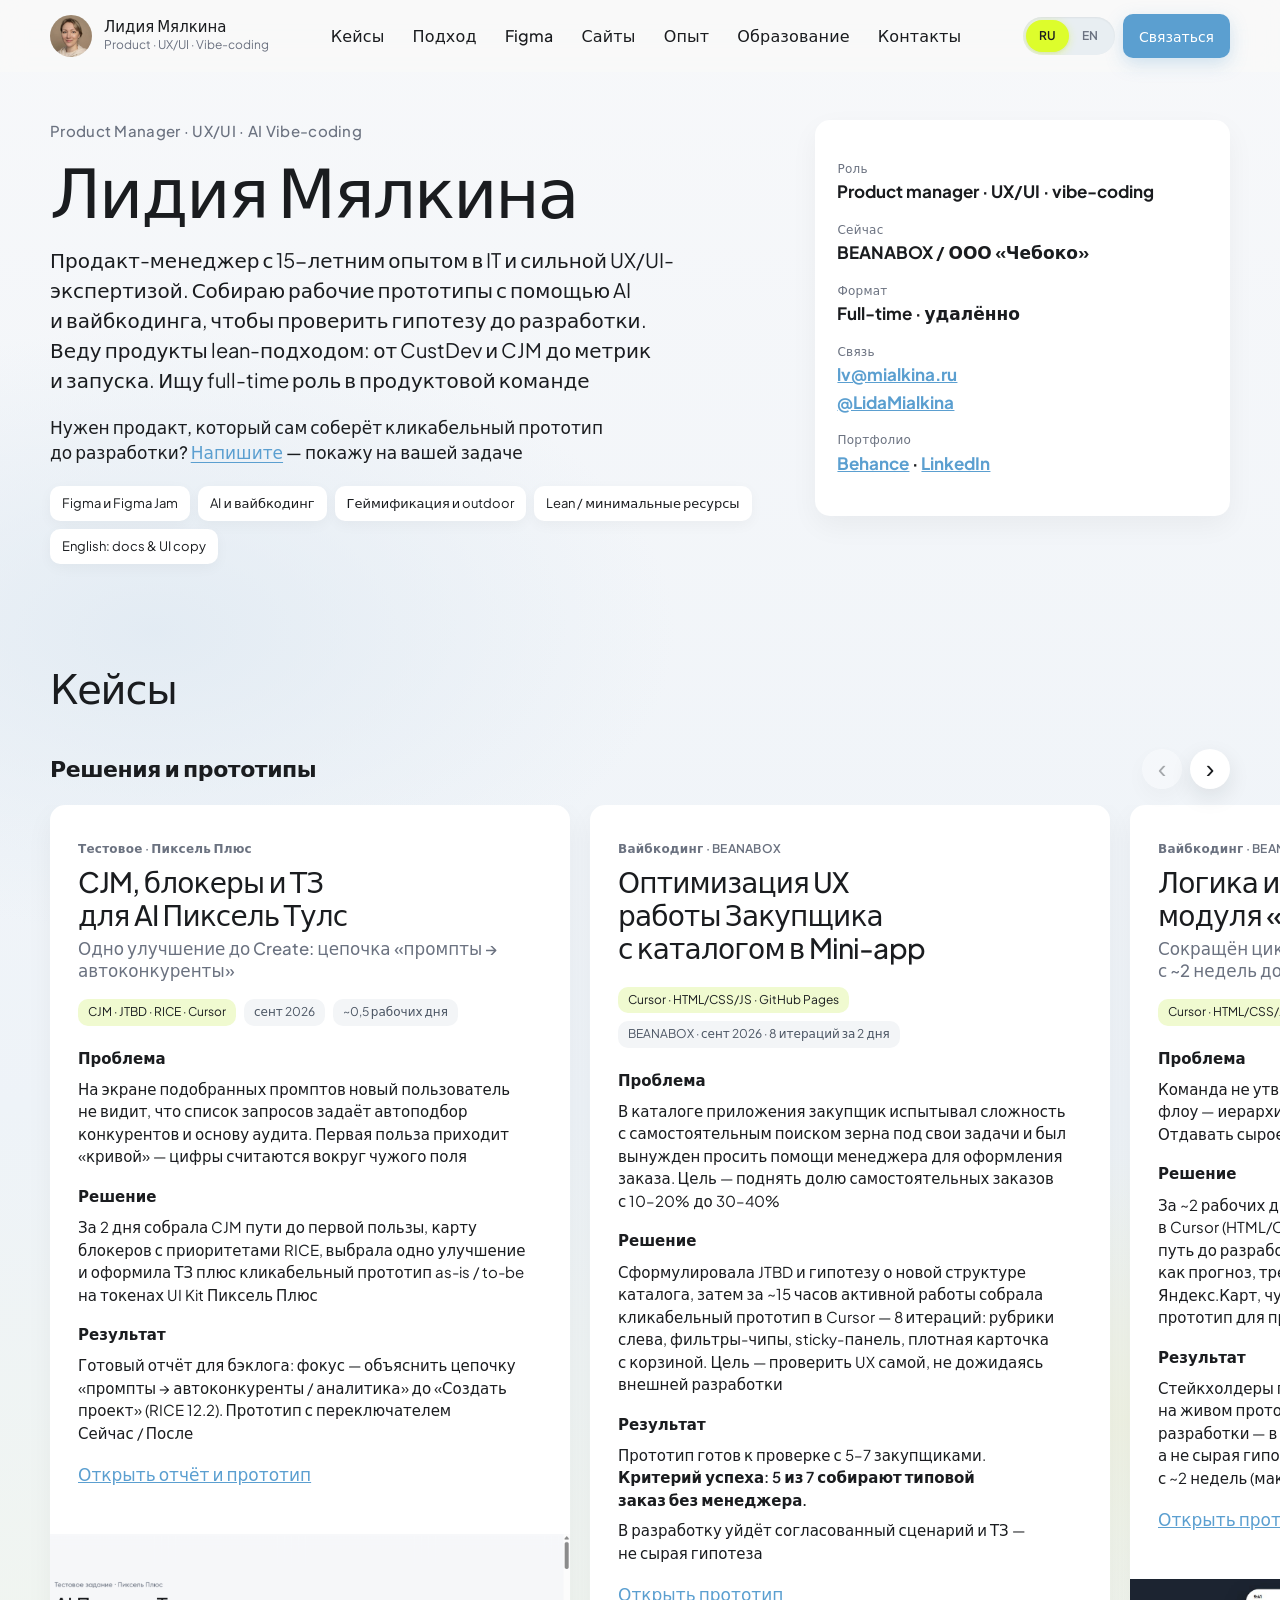
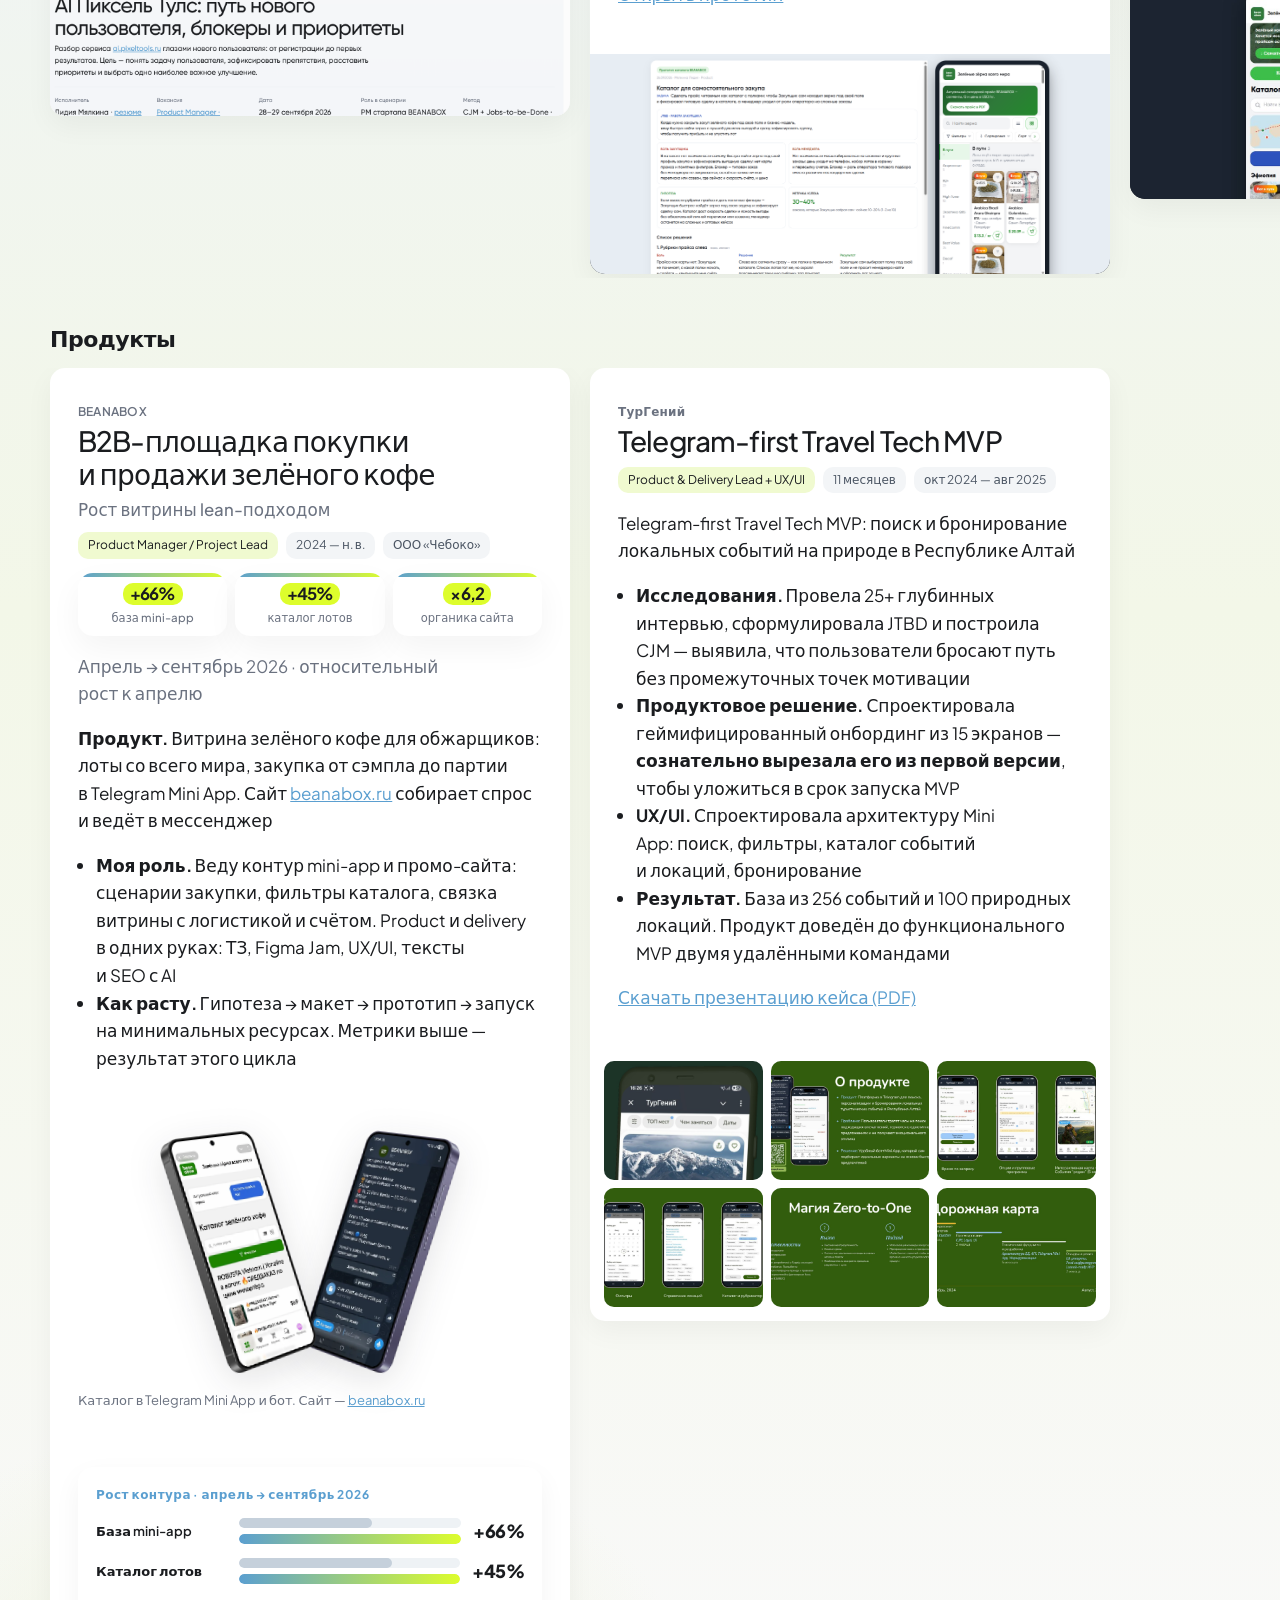
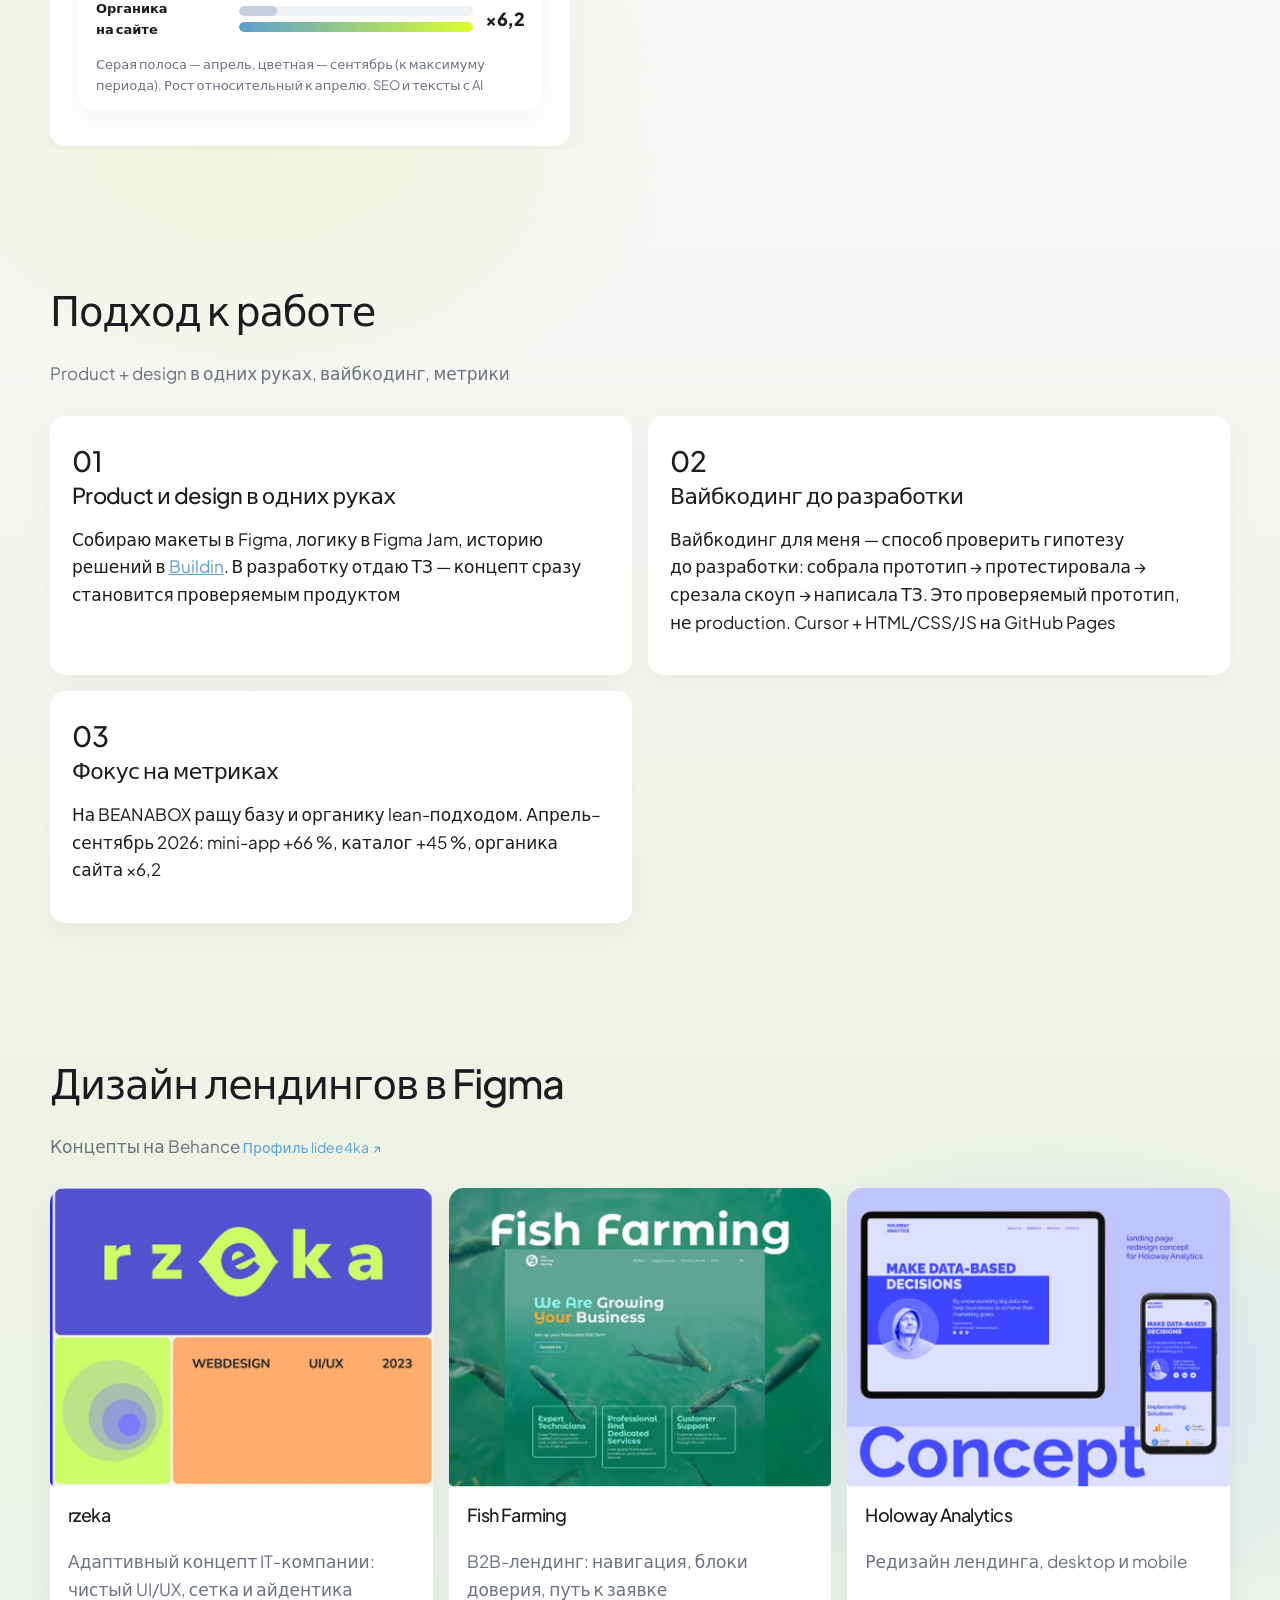
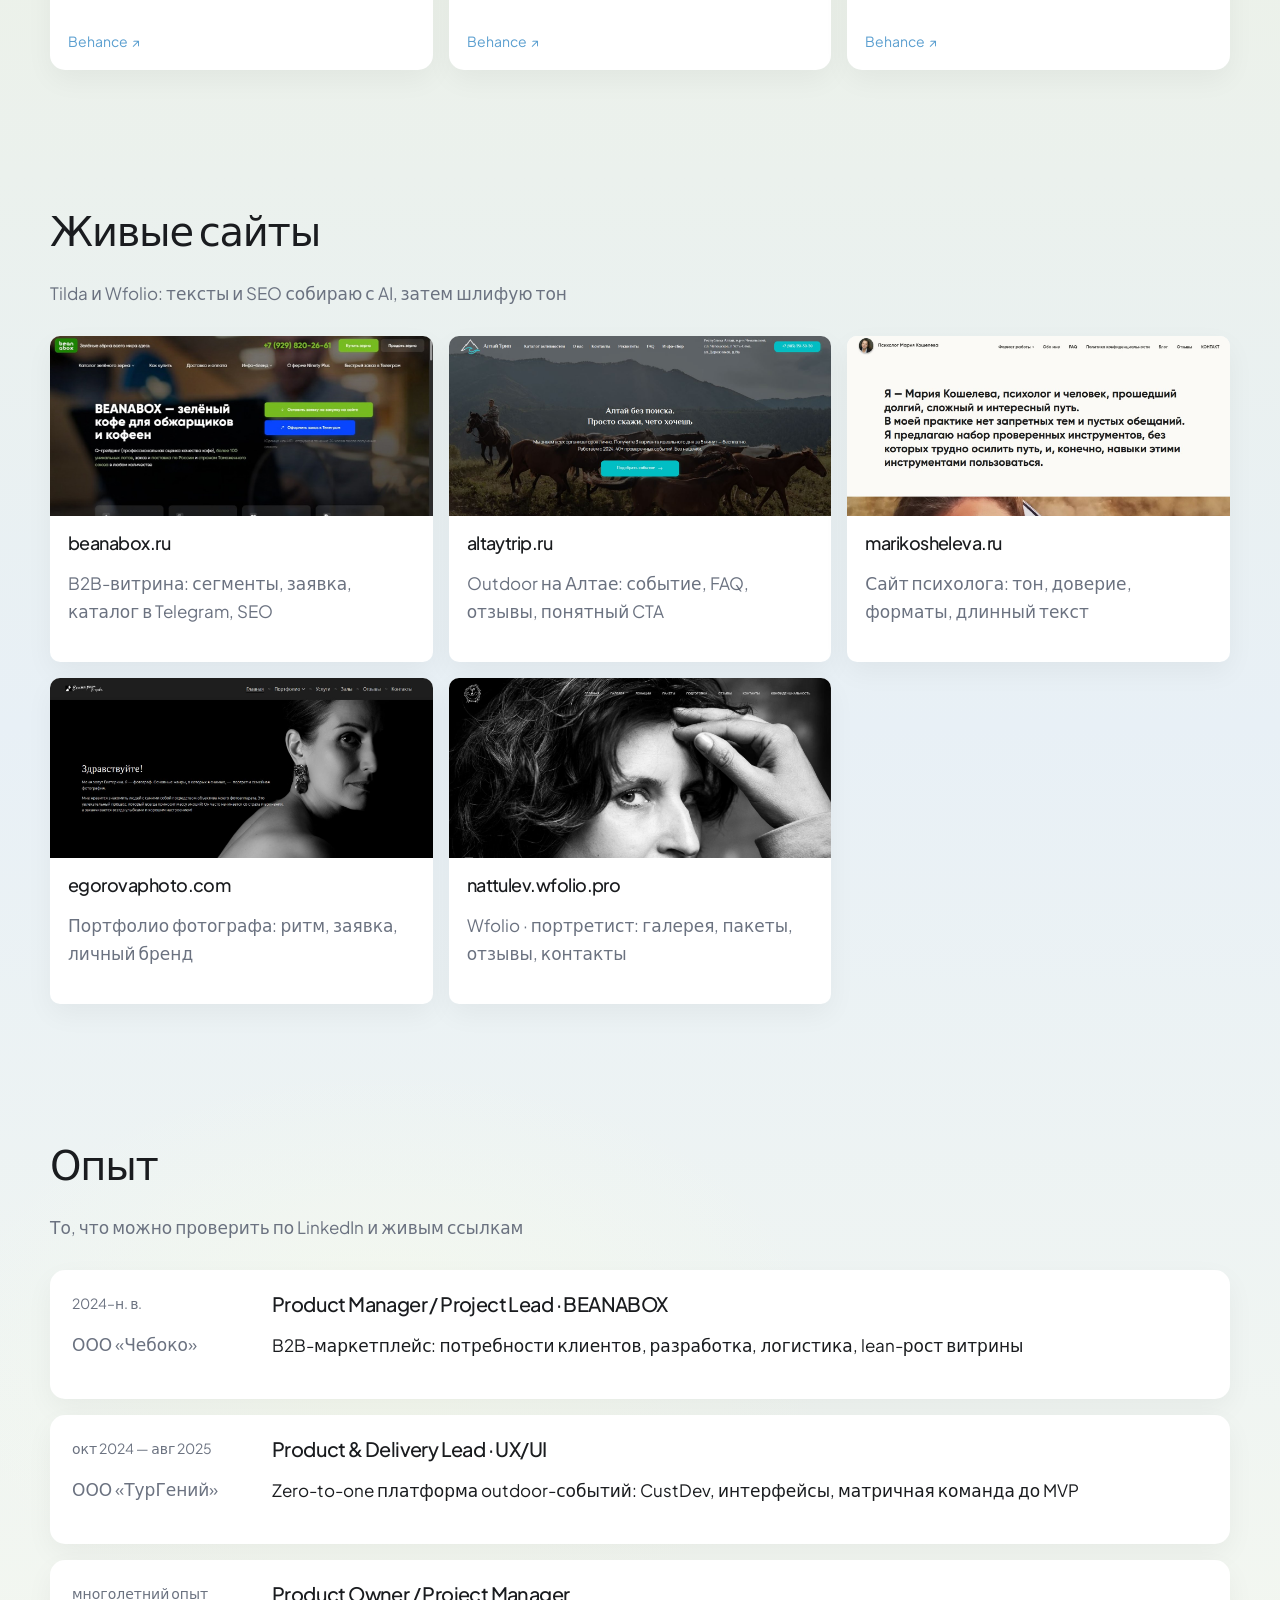
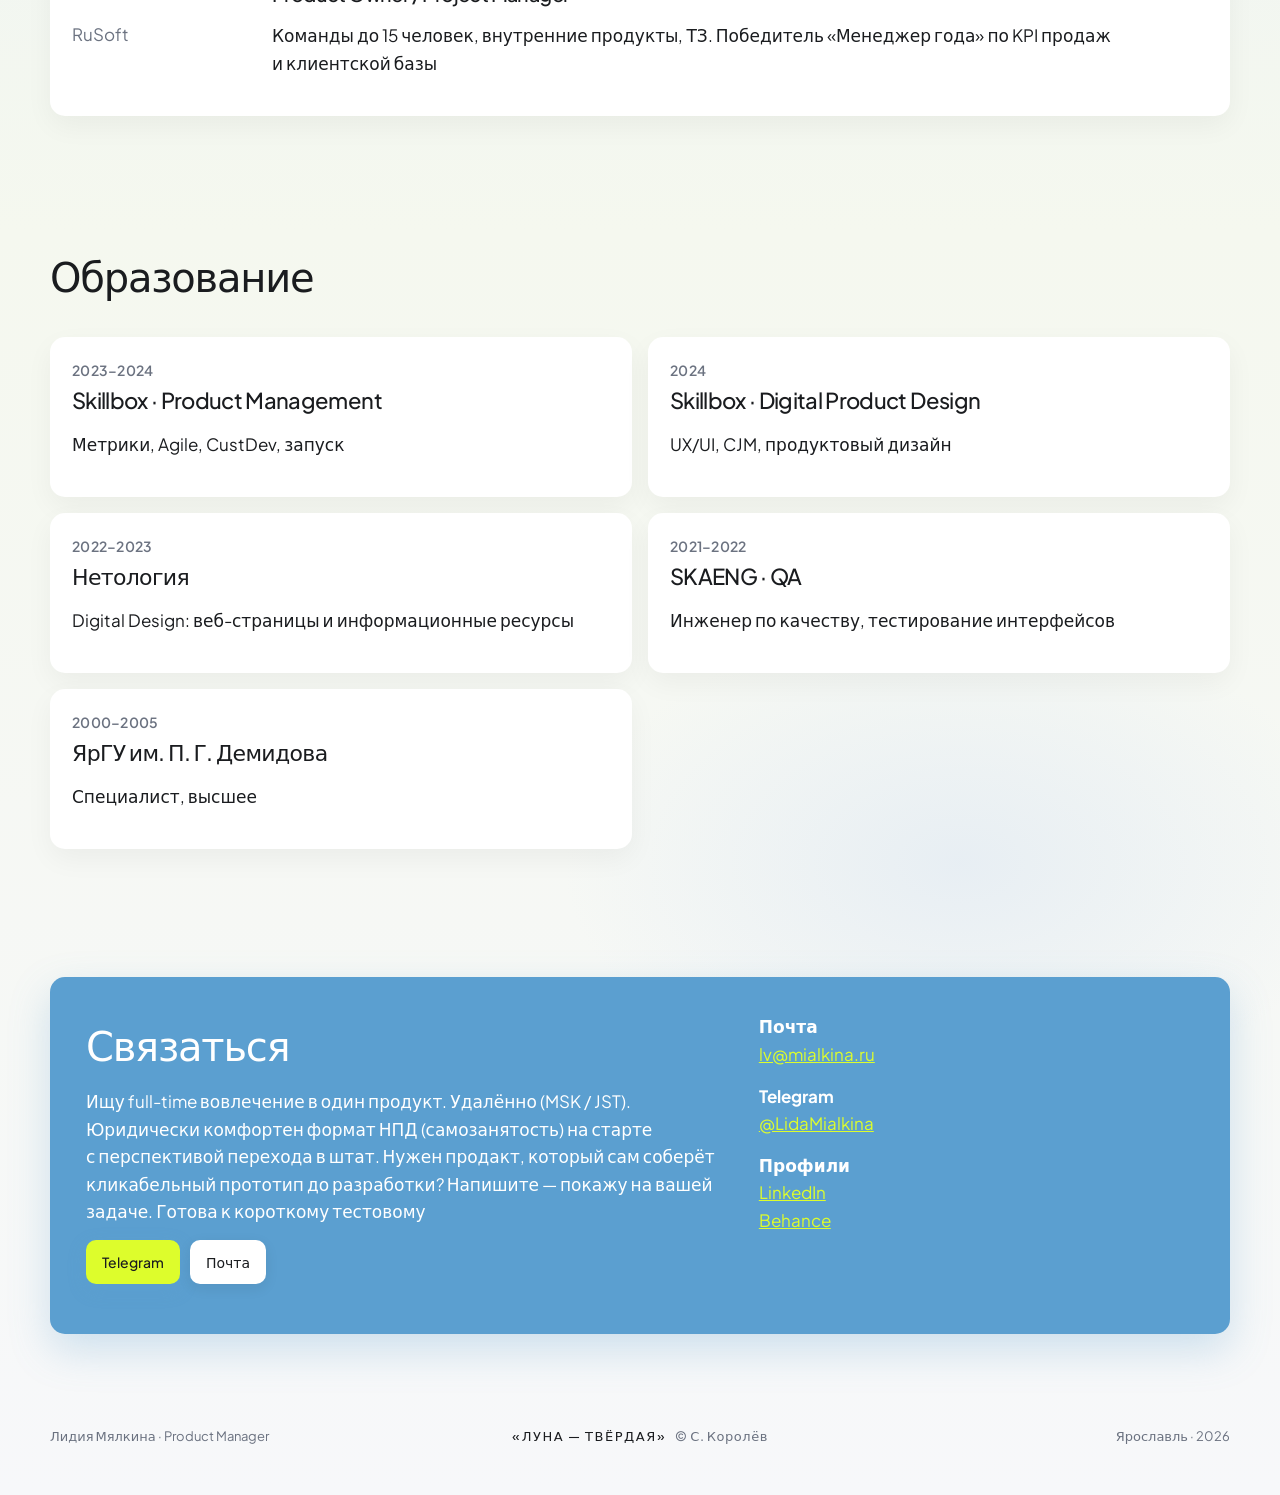
==== commit f7614e45: "ОБновление данных на сентябрь" ====
--- a/index.html
+++ b/index.html
@@ -28,14 +28,14 @@
     <meta property="og:url" content="https://lidee4ka.github.io/cv-PMAI/" />
     <meta property="og:locale" content="ru_RU" />
     <meta property="og:locale:alternate" content="en_US" />
-    <meta property="og:image" content="https://lidee4ka.github.io/cv-PMAI/og-cover-ru.jpg?v=5" />
+    <meta property="og:image" content="https://lidee4ka.github.io/cv-PMAI/og-cover-ru.jpg?v=6" />
     <meta property="og:image:alt" content="Лидия Мялкина, продакт-менеджер и UX/UI-дизайнер" />
     <meta property="og:image:width" content="1200" />
     <meta property="og:image:height" content="630" />
     <meta name="twitter:card" content="summary_large_image" />
     <meta name="twitter:title" content="Лидия Мялкина — продакт-менеджер UX/UI" />
     <meta name="twitter:description" content="Продакт-менеджер UX/UI: ТурГений, BEANABOX. Напишите." />
-    <meta name="twitter:image" content="https://lidee4ka.github.io/cv-PMAI/og-cover-ru.jpg?v=5" />
+    <meta name="twitter:image" content="https://lidee4ka.github.io/cv-PMAI/og-cover-ru.jpg?v=6" />
     <meta name="twitter:image:alt" content="Лидия Мялкина, продакт-менеджер и UX/UI-дизайнер" />
     <script type="application/ld+json">{"@context":"https://schema.org","@graph":[{"@type":"ProfilePage","@id":"https://lidee4ka.github.io/cv-PMAI/#page","url":"https://lidee4ka.github.io/cv-PMAI/","name":"Лидия Мялкина — продакт-менеджер, UX/UI, vibe-coding","inLanguage":"ru-RU","isPartOf":{"@id":"https://lidee4ka.github.io/cv-PMAI/#website"},"about":{"@id":"https://lidee4ka.github.io/cv-PMAI/#person"},"mainEntity":{"@id":"https://lidee4ka.github.io/cv-PMAI/#person"}},{"@type":"WebSite","@id":"https://lidee4ka.github.io/cv-PMAI/#website","url":"https://lidee4ka.github.io/cv-PMAI","name":"Лидия Мялкина","alternateName":"Lidiia Mialkina","inLanguage":["ru-RU","en-US"],"publisher":{"@id":"https://lidee4ka.github.io/cv-PMAI/#person"}},{"@type":"Person","@id":"https://lidee4ka.github.io/cv-PMAI/#person","name":"Лидия Мялкина","alternateName":["Lidiia Mialkina"],"jobTitle":"Продакт-менеджер","email":"lv@mialkina.ru","url":"https://lidee4ka.github.io/cv-PMAI","image":"https://lidee4ka.github.io/cv-PMAI/avatar.jpg","sameAs":["https://www.linkedin.com/in/lidiia-mialkina/","https://www.behance.net/lidee4ka","https://t.me/LidaMialkina","https://github.com/lidee4ka"],"address":{"@type":"PostalAddress","addressLocality":"Ярославль","addressCountry":"RU"},"knowsLanguage":["ru","en"]}]}</script>
     <script>
@@ -348,11 +348,11 @@
                   <span data-i18n="bb.co">ООО «Чебоко»</span>
                 </div>
                 <ul class="case-metrics" data-i18n-aria="bb.metricsAria" aria-label="Ключевые метрики BEANABOX">
-                  <li><b>+52%</b> <span data-i18n="bb.m1">база mini-app</span></li>
-                  <li><b>+26%</b> <span data-i18n="bb.m2">каталог лотов</span></li>
-                  <li><b>×8,3</b> <span data-i18n="bb.m3">органика сайта</span></li>
+                  <li><b>+66%</b> <span data-i18n="bb.m1">база mini-app</span></li>
+                  <li><b>+45%</b> <span data-i18n="bb.m2">каталог лотов</span></li>
+                  <li><b>×6,2</b> <span data-i18n="bb.m3">органика сайта</span></li>
                 </ul>
-                <p class="muted" data-i18n="bb.period">Апрель → август 2026 · относительный рост к&nbsp;апрелю</p>
+                <p class="muted" data-i18n="bb.period">Апрель → сентябрь 2026 · относительный рост к&nbsp;апрелю</p>
                 <p data-i18n="bb.p">
                   <b>Продукт.</b> Витрина зелёного кофе для&nbsp;обжарщиков: лоты со&nbsp;всего мира, закупка от&nbsp;сэмпла
                   до&nbsp;партии в&nbsp;Telegram Mini App. Сайт
@@ -391,37 +391,37 @@
             <div class="case-copy">
               <div
                 class="infographic"
-                aria-label="Относительный рост продукта BEANABOX с&nbsp;апреля по&nbsp;август 2026"
+                aria-label="Относительный рост продукта BEANABOX с&nbsp;апреля по&nbsp;сентябрь 2026"
                 data-i18n-aria="bb.chartAria"
               >
-                <p class="infographic-kicker" data-i18n="bb.kicker">Рост контура · апрель → август 2026</p>
+                <p class="infographic-kicker" data-i18n="bb.kicker">Рост контура · апрель → сентябрь 2026</p>
                 <ul class="chart">
                   <li>
                     <span class="chart-name" data-i18n="bb.users">База mini-app</span>
                     <span class="chart-bars" aria-hidden="true">
-                      <span class="chart-bar-track"><span class="chart-bar chart-bar--from" style="--w: 66%"></span></span>
+                      <span class="chart-bar-track"><span class="chart-bar chart-bar--from" style="--w: 60%"></span></span>
                       <span class="chart-bar-track"><span class="chart-bar chart-bar--to" style="--w: 100%"></span></span>
                     </span>
-                    <strong>+52%</strong>
+                    <strong>+66%</strong>
                   </li>
                   <li>
                     <span class="chart-name" data-i18n="bb.catalog">Каталог лотов</span>
                     <span class="chart-bars" aria-hidden="true">
-                      <span class="chart-bar-track"><span class="chart-bar chart-bar--from" style="--w: 79%"></span></span>
+                      <span class="chart-bar-track"><span class="chart-bar chart-bar--from" style="--w: 69%"></span></span>
                       <span class="chart-bar-track"><span class="chart-bar chart-bar--to" style="--w: 100%"></span></span>
                     </span>
-                    <strong>+26%</strong>
+                    <strong>+45%</strong>
                   </li>
                   <li>
                     <span class="chart-name" data-i18n="bb.org">Органика на&nbsp;сайте</span>
                     <span class="chart-bars" aria-hidden="true">
-                      <span class="chart-bar-track"><span class="chart-bar chart-bar--from" style="--w: 12%"></span></span>
+                      <span class="chart-bar-track"><span class="chart-bar chart-bar--from" style="--w: 16%"></span></span>
                       <span class="chart-bar-track"><span class="chart-bar chart-bar--to" style="--w: 100%"></span></span>
                     </span>
-                    <strong>×8,3</strong>
+                    <strong>×6,2</strong>
                   </li>
                 </ul>
-                <p class="chart-foot" data-i18n="bb.foot">Серая полоса&nbsp;— апрель, цветная&nbsp;— август (к&nbsp;максимуму периода). Рост относительный к&nbsp;апрелю. SEO и&nbsp;тексты с&nbsp;AI</p>
+                <p class="chart-foot" data-i18n="bb.foot">Серая полоса&nbsp;— апрель, цветная&nbsp;— сентябрь (к&nbsp;максимуму периода). Рост относительный к&nbsp;апрелю. SEO и&nbsp;тексты с&nbsp;AI</p>
               </div>
             </div>
           </article>
@@ -500,8 +500,8 @@
               <div class="num">03</div>
               <h3 data-i18n="why.4.title">Фокус на&nbsp;метриках</h3>
               <p data-i18n="why.4.body">
-                На&nbsp;BEANABOX ращу базу и&nbsp;органику lean-подходом. Апрель–август 2026: mini-app +52&nbsp;%,
-                каталог +26&nbsp;%, органика сайта ×8,3</p>
+                На&nbsp;BEANABOX ращу базу и&nbsp;органику lean-подходом. Апрель–сентябрь 2026: mini-app +66&nbsp;%,
+                каталог +45&nbsp;%, органика сайта ×6,2</p>
             </article>
           </div>
         </div>
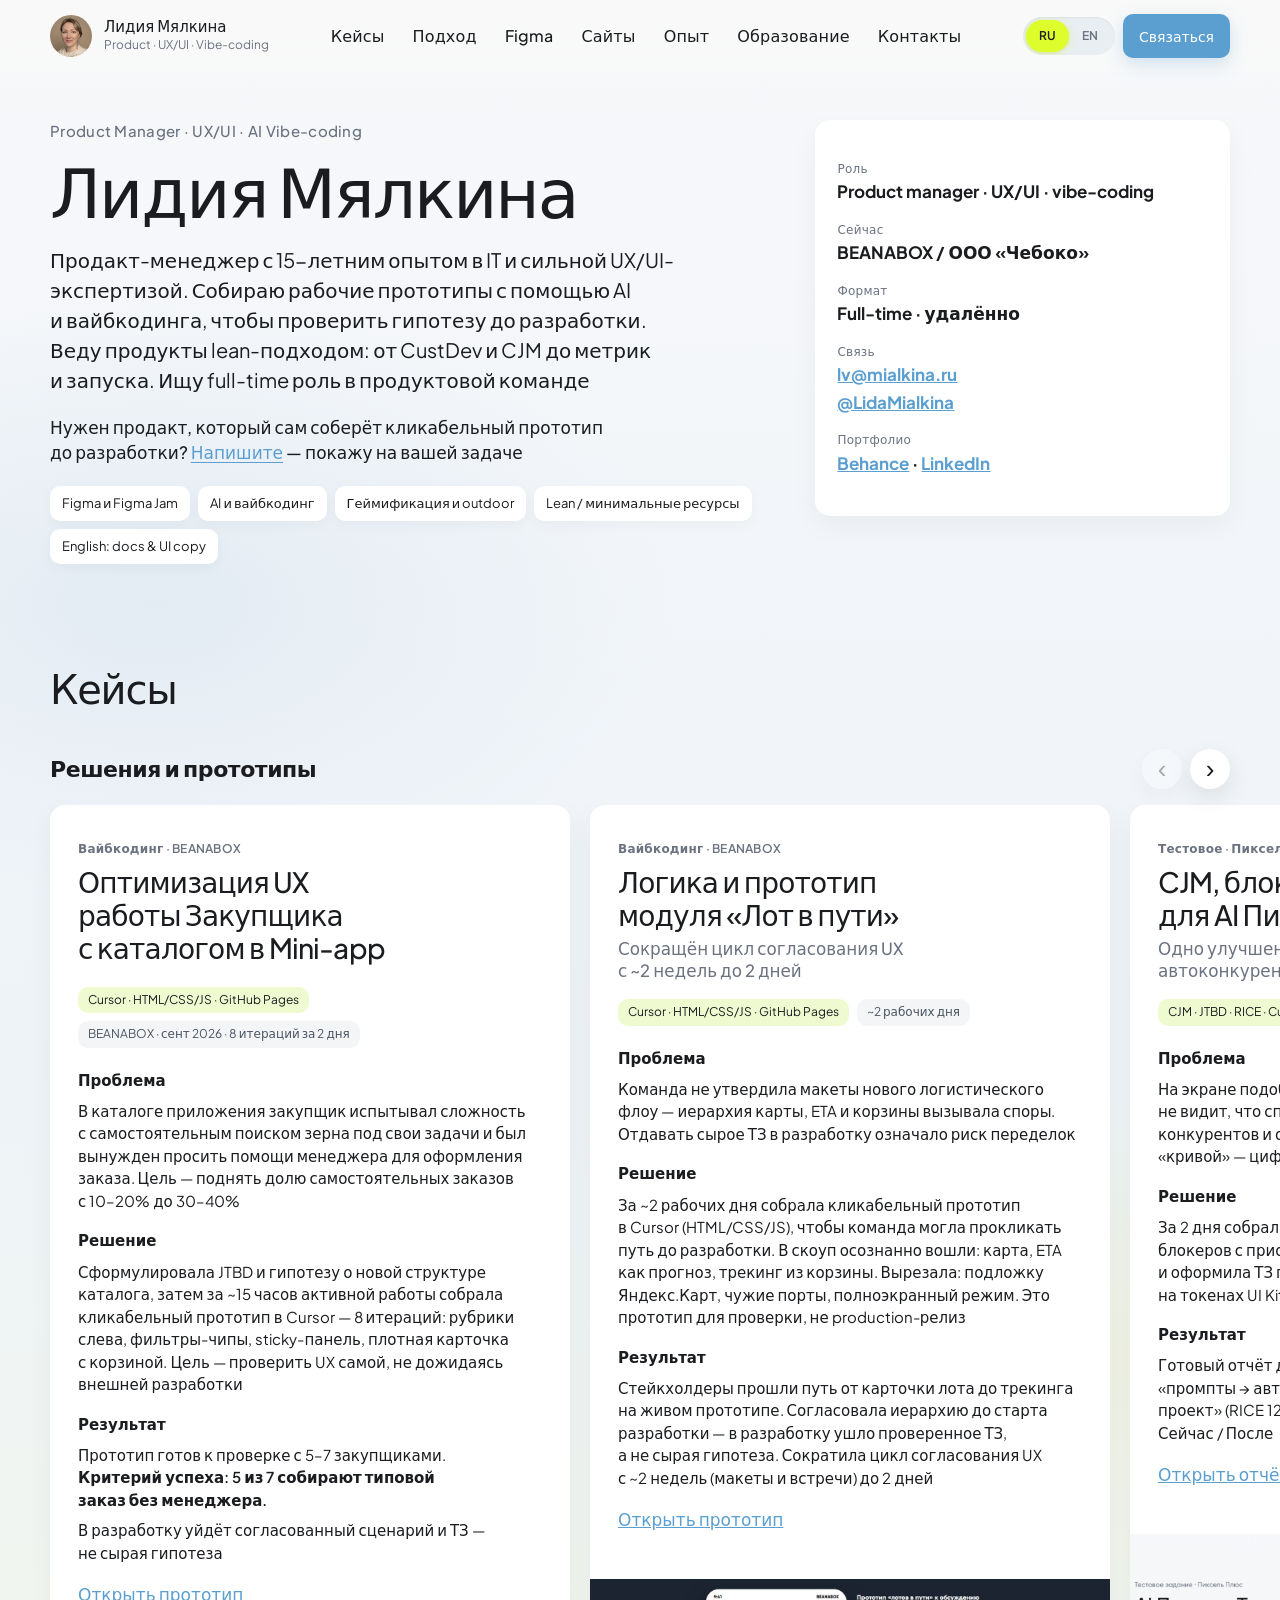
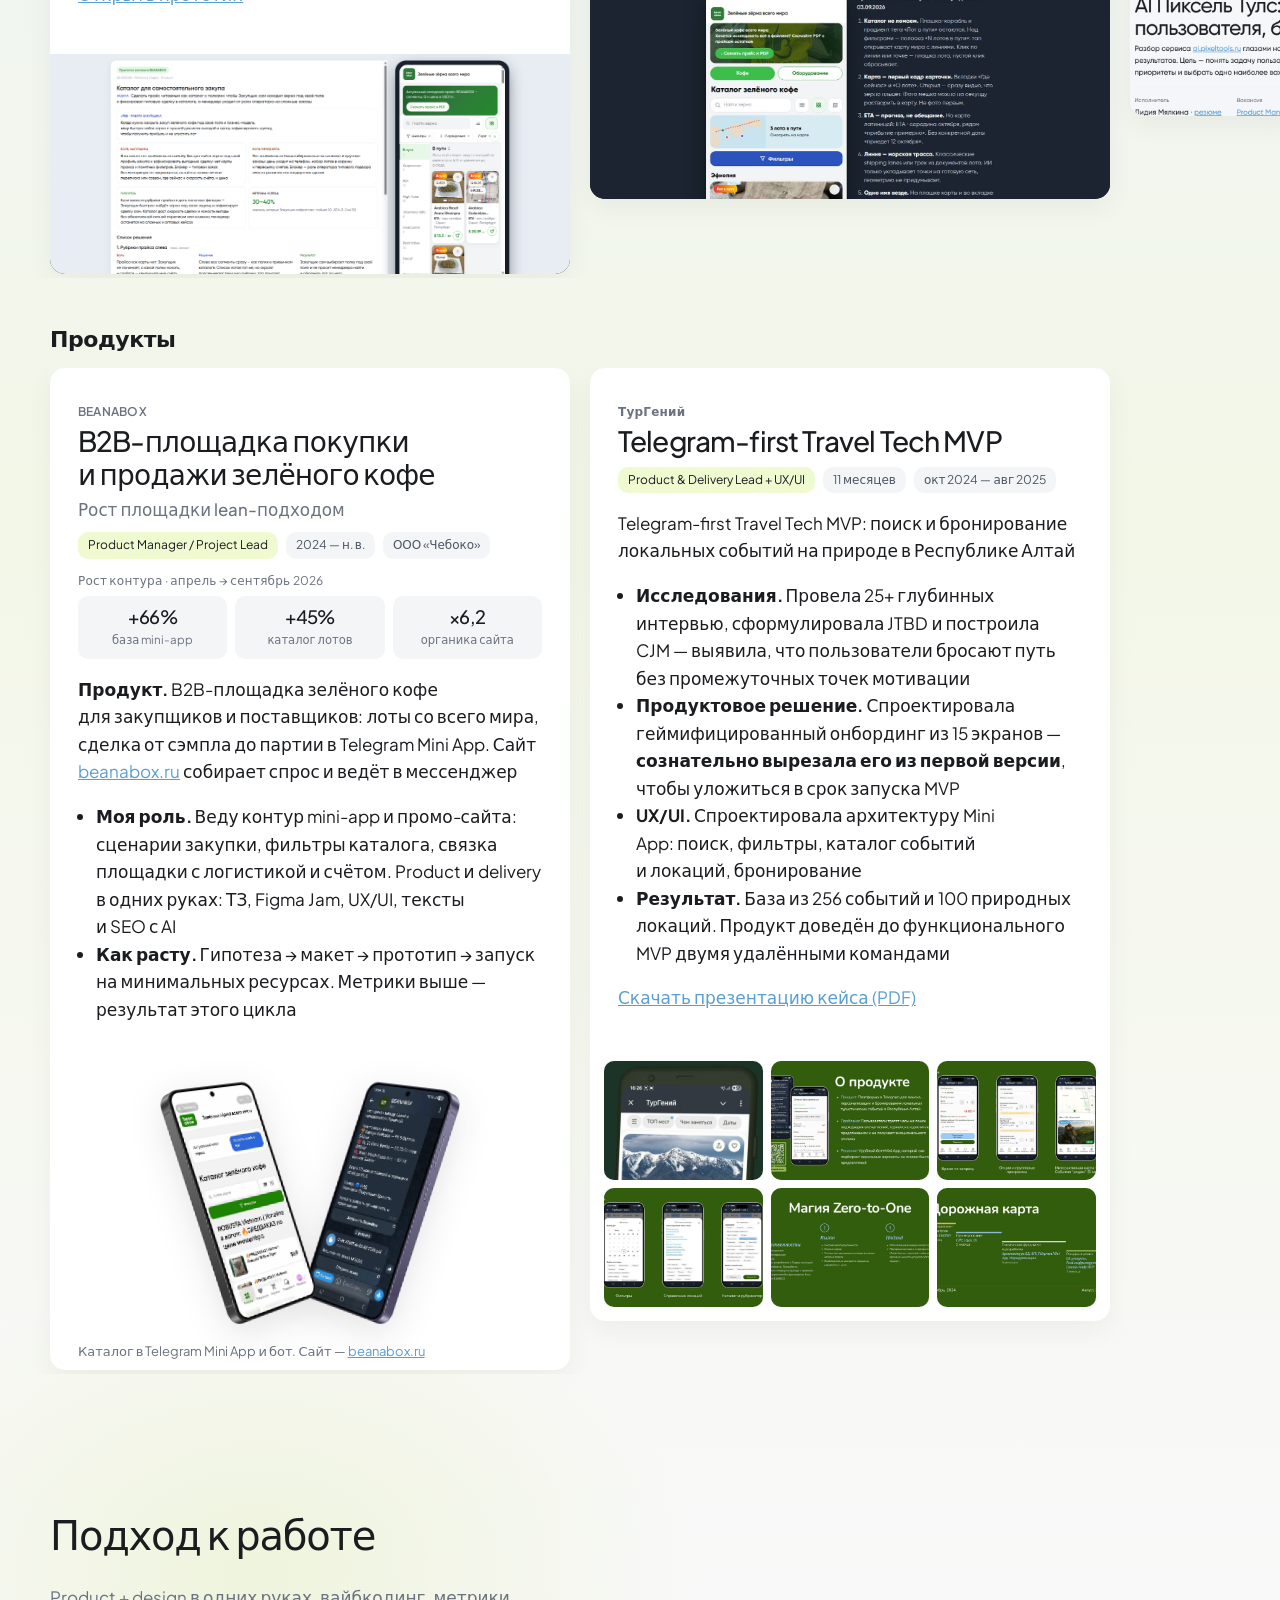
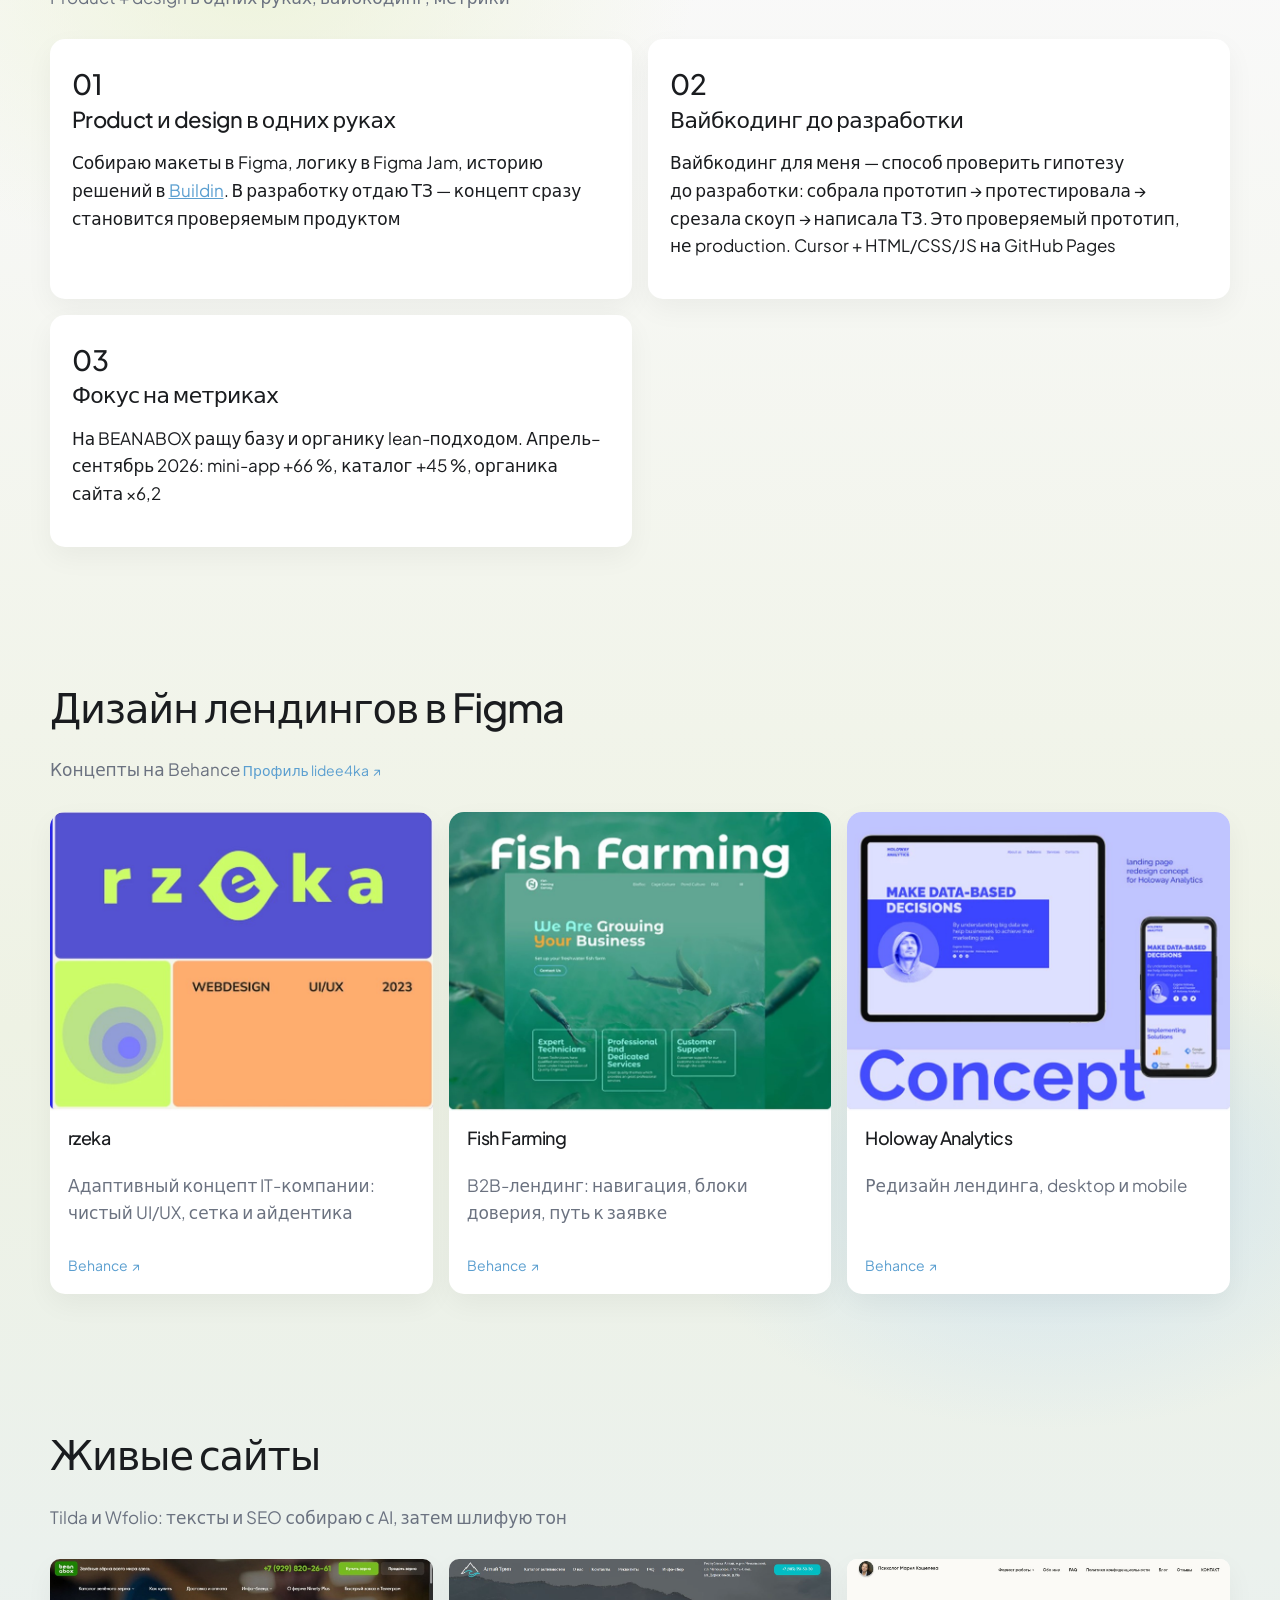
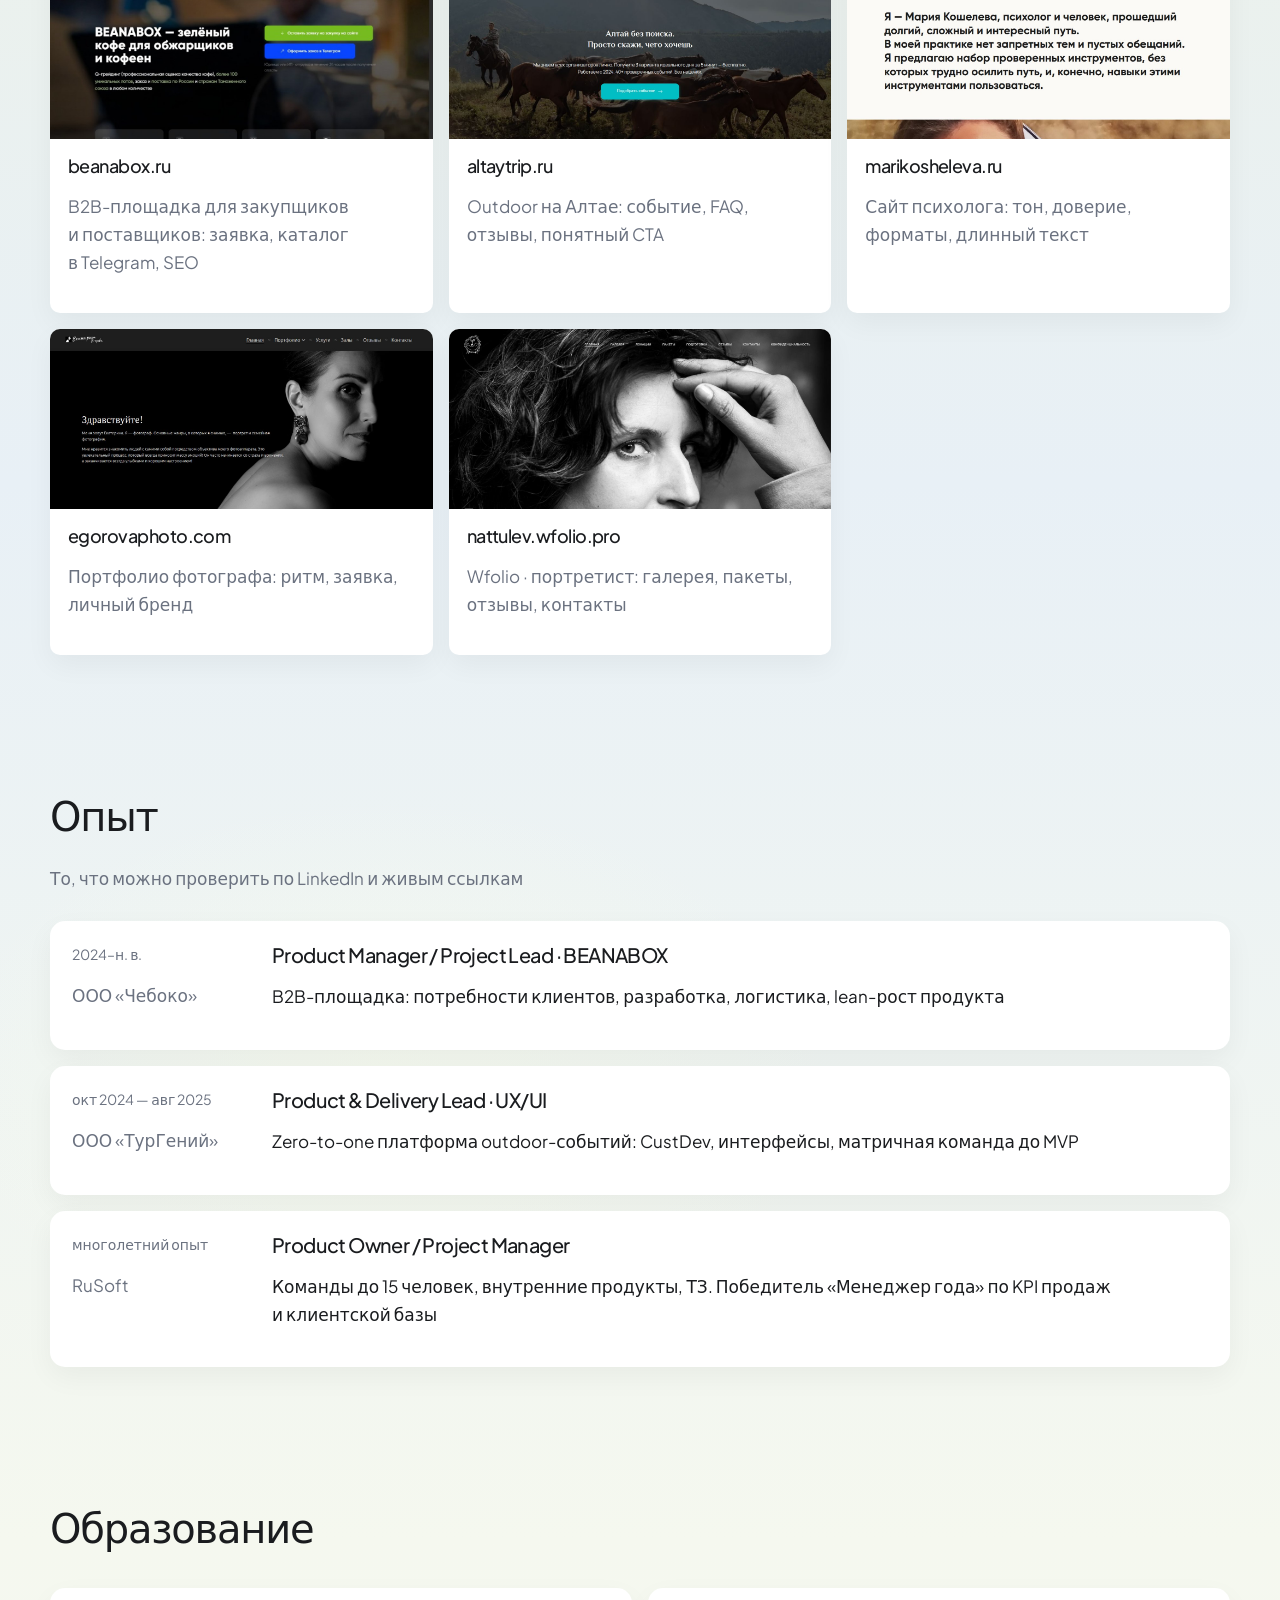
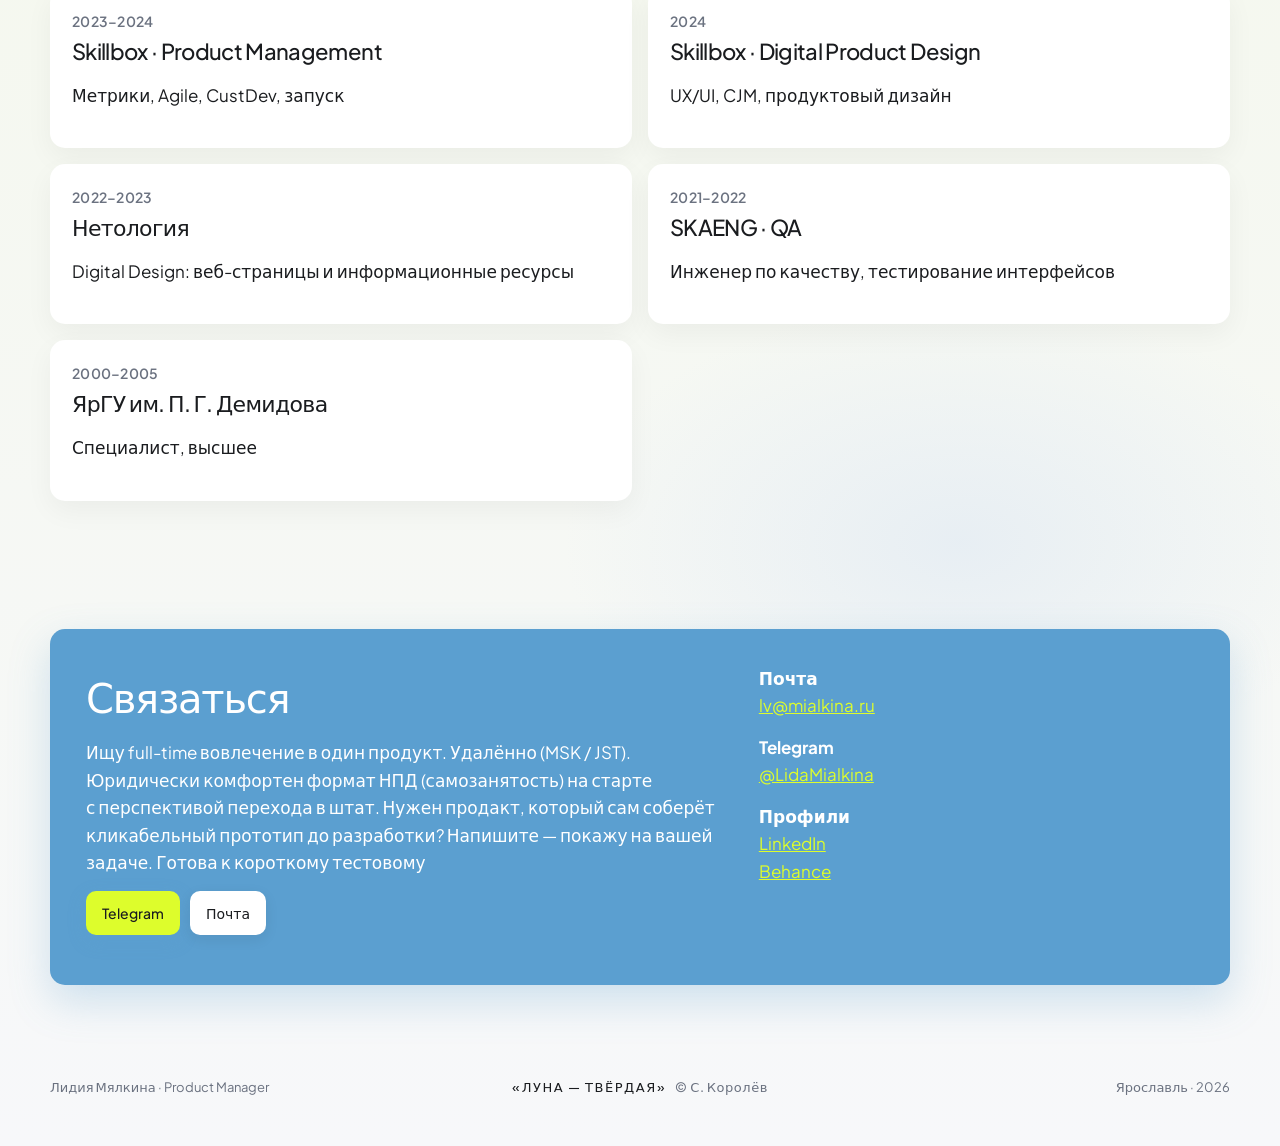
==== commit 56787aed: "Корректировка кейса продукта BEANABOX" ====
--- a/index.html
+++ b/index.html
@@ -164,48 +164,6 @@
           </div>
           <div class="cases-rail" tabindex="0" aria-label="Решения и прототипы">
               <div class="cases-track">
-<article class="case case--stack case--vibe" id="pixeltools">
-            <div class="case-copy">
-              <div class="case-head">
-                <div class="case-head-main">
-                  <span class="tag">Тестовое · Пиксель Плюс</span>
-                  <h3>CJM, блокеры и&nbsp;ТЗ для&nbsp;AI Пиксель Тулс</h3>
-                  <p class="case-sub">Одно улучшение до&nbsp;Create: цепочка «промпты → автоконкуренты»</p>
-                </div>
-                <div class="case-head-side">
-                  <div class="meta-row meta-row--role">
-                    <span>CJM · JTBD · RICE · Cursor</span>
-                    <span>сент 2026</span>
-                    <span>~0,5&nbsp;рабочих дня</span>
-                  </div>
-                </div>
-              </div>
-              <div class="case-triad">
-                <div class="case-col">
-                  <b>Проблема</b>
-                  <p>На&nbsp;экране подобранных промптов новый пользователь не&nbsp;видит, что список запросов задаёт автоподбор конкурентов и&nbsp;основу аудита. Первая польза приходит «кривой»&nbsp;— цифры считаются вокруг чужого поля</p>
-                </div>
-                <div class="case-col">
-                  <b>Решение</b>
-                  <p>За&nbsp;2&nbsp;дня собрала CJM пути до&nbsp;первой пользы, карту блокеров с&nbsp;приоритетами RICE, выбрала одно улучшение и&nbsp;оформила ТЗ плюс кликабельный прототип as-is&nbsp;/ to-be на&nbsp;токенах UI&nbsp;Kit Пиксель&nbsp;Плюс</p>
-                </div>
-                <div class="case-col">
-                  <b>Результат</b>
-                  <p>Готовый отчёт для&nbsp;бэклога: фокус&nbsp;— объяснить цепочку «промпты → автоконкуренты / аналитика» до&nbsp;«Создать проект» (RICE&nbsp;12.2). Прототип с&nbsp;переключателем Сейчас&nbsp;/ После</p>
-                </div>
-              </div>
-              <p>
-                <a href="https://lidee4ka.github.io/ai-pixeltools-cjm/" target="_blank" rel="noreferrer">Открыть отчёт и&nbsp;прототип</a>
-              </p>
-            </div>
-            <figure class="case-shot case-shot--proto">
-              <img
-                src="./sites/pixeltools-cjm.png"
-                alt="Тестовое Пиксель Плюс: CJM и ТЗ AI Пиксель Тулс — шапка отчёта"
-              />
-            </figure>
-          </article>
-
 <article class="case case--stack case--vibe" id="catalog-redesign">
             <div class="case-copy">
               <div class="case-head">
@@ -259,7 +217,6 @@
               />
             </figure>
           </article>
-
 <article class="case case--stack case--vibe" id="prototip">
             <div class="case-copy">
               <div class="case-head">
@@ -315,8 +272,48 @@
               />
             </figure>
           </article>
-
-              </div>
+<article class="case case--stack case--vibe" id="pixeltools">
+            <div class="case-copy">
+              <div class="case-head">
+                <div class="case-head-main">
+                  <span class="tag">Тестовое · Пиксель Плюс</span>
+                  <h3>CJM, блокеры и&nbsp;ТЗ для&nbsp;AI Пиксель Тулс</h3>
+                  <p class="case-sub">Одно улучшение до&nbsp;Create: цепочка «промпты → автоконкуренты»</p>
+                </div>
+                <div class="case-head-side">
+                  <div class="meta-row meta-row--role">
+                    <span>CJM · JTBD · RICE · Cursor</span>
+                    <span>сент 2026</span>
+                    <span>~0,5&nbsp;рабочих дня</span>
+                  </div>
+                </div>
+              </div>
+              <div class="case-triad">
+                <div class="case-col">
+                  <b>Проблема</b>
+                  <p>На&nbsp;экране подобранных промптов новый пользователь не&nbsp;видит, что список запросов задаёт автоподбор конкурентов и&nbsp;основу аудита. Первая польза приходит «кривой»&nbsp;— цифры считаются вокруг чужого поля</p>
+                </div>
+                <div class="case-col">
+                  <b>Решение</b>
+                  <p>За&nbsp;2&nbsp;дня собрала CJM пути до&nbsp;первой пользы, карту блокеров с&nbsp;приоритетами RICE, выбрала одно улучшение и&nbsp;оформила ТЗ плюс кликабельный прототип as-is&nbsp;/ to-be на&nbsp;токенах UI&nbsp;Kit Пиксель&nbsp;Плюс</p>
+                </div>
+                <div class="case-col">
+                  <b>Результат</b>
+                  <p>Готовый отчёт для&nbsp;бэклога: фокус&nbsp;— объяснить цепочку «промпты → автоконкуренты / аналитика» до&nbsp;«Создать проект» (RICE&nbsp;12.2). Прототип с&nbsp;переключателем Сейчас&nbsp;/ После</p>
+                </div>
+              </div>
+              <p>
+                <a href="https://lidee4ka.github.io/ai-pixeltools-cjm/" target="_blank" rel="noreferrer">Открыть отчёт и&nbsp;прототип</a>
+              </p>
+            </div>
+            <figure class="case-shot case-shot--proto">
+              <img
+                src="./sites/pixeltools-cjm.png"
+                alt="Тестовое Пиксель Плюс: CJM и ТЗ AI Пиксель Тулс — шапка отчёта"
+              />
+            </figure>
+          </article>
+</div>
             </div>
           </div>
         </div>
@@ -341,27 +338,27 @@
               <div class="case-copy">
                 <span class="tag" data-i18n="bb.tag">BEANABOX</span>
                 <h3 data-i18n="bb.h3">B2B-площадка покупки и&nbsp;продажи зелёного кофе</h3>
-                <p class="case-sub" data-i18n="bb.sub">Рост витрины lean-подходом</p>
+                <p class="case-sub" data-i18n="bb.sub">Рост площадки lean-подходом</p>
                 <div class="meta-row meta-row--role">
                   <span data-i18n="bb.role">Product Manager / Project Lead</span>
                   <span data-i18n="bb.dates">2024&nbsp;— н.&nbsp;в.</span>
                   <span data-i18n="bb.co">ООО «Чебоко»</span>
                 </div>
+                <p class="metrics-kicker" data-i18n="bb.kicker">Рост контура · апрель → сентябрь 2026</p>
                 <ul class="case-metrics" data-i18n-aria="bb.metricsAria" aria-label="Ключевые метрики BEANABOX">
                   <li><b>+66%</b> <span data-i18n="bb.m1">база mini-app</span></li>
                   <li><b>+45%</b> <span data-i18n="bb.m2">каталог лотов</span></li>
                   <li><b>×6,2</b> <span data-i18n="bb.m3">органика сайта</span></li>
                 </ul>
-                <p class="muted" data-i18n="bb.period">Апрель → сентябрь 2026 · относительный рост к&nbsp;апрелю</p>
                 <p data-i18n="bb.p">
-                  <b>Продукт.</b> Витрина зелёного кофе для&nbsp;обжарщиков: лоты со&nbsp;всего мира, закупка от&nbsp;сэмпла
-                  до&nbsp;партии в&nbsp;Telegram Mini App. Сайт
+                  <b>Продукт.</b> B2B-площадка зелёного кофе для&nbsp;закупщиков и&nbsp;поставщиков: лоты со&nbsp;всего мира,
+                  сделка от&nbsp;сэмпла до&nbsp;партии в&nbsp;Telegram Mini App. Сайт
                   <a href="https://beanabox.ru/" target="_blank" rel="noreferrer">beanabox.ru</a>
                   собирает спрос и&nbsp;ведёт в&nbsp;мессенджер</p>
                 <ul>
                   <li data-i18n="bb.li1">
                     <b>Моя роль.</b> Веду контур mini-app и&nbsp;промо-сайта: сценарии закупки, фильтры каталога,
-                    связка витрины с&nbsp;логистикой и&nbsp;счётом. Product и&nbsp;delivery в&nbsp;одних руках:
+                    связка площадки с&nbsp;логистикой и&nbsp;счётом. Product и&nbsp;delivery в&nbsp;одних руках:
                     ТЗ, Figma Jam, UX/UI, тексты и&nbsp;SEO с&nbsp;AI</li>
                   <li data-i18n="bb.li2">
                     <b>Как расту.</b> Гипотеза → макет → прототип → запуск на&nbsp;минимальных ресурсах.
@@ -388,11 +385,12 @@
             <p class="phones-caption" data-i18n="bb.caption">
               Каталог в&nbsp;Telegram Mini App и&nbsp;бот. Сайт&nbsp;—
               <a href="https://beanabox.ru/" target="_blank" rel="noreferrer">beanabox.ru</a></p>
-            <div class="case-copy">
+            <div class="case-copy" hidden>
               <div
                 class="infographic"
                 aria-label="Относительный рост продукта BEANABOX с&nbsp;апреля по&nbsp;сентябрь 2026"
                 data-i18n-aria="bb.chartAria"
+                hidden
               >
                 <p class="infographic-kicker" data-i18n="bb.kicker">Рост контура · апрель → сентябрь 2026</p>
                 <ul class="chart">
@@ -590,7 +588,7 @@
               <img src="./sites/beanabox.jpg" alt="Главный экран beanabox.ru" data-i18n-alt="beanabox.alt" />
               <div class="site-card-body">
                 <h3>beanabox.ru</h3>
-                <p class="muted" data-i18n="beanabox.p">B2B-витрина: сегменты, заявка, каталог в&nbsp;Telegram, SEO</p>
+                <p class="muted" data-i18n="beanabox.p">B2B-площадка для&nbsp;закупщиков и&nbsp;поставщиков: заявка, каталог в&nbsp;Telegram, SEO</p>
               </div>
             </a>
             <a class="card site-card" href="https://altaytrip.ru/" target="_blank" rel="noreferrer">
@@ -639,7 +637,7 @@
               </div>
               <div>
                 <h3 data-i18n="exp.bb.h3">Product Manager&nbsp;/ Project Lead · BEANABOX</h3>
-                <p data-i18n="exp.bb.p">B2B-маркетплейс: потребности клиентов, разработка, логистика, lean-рост витрины</p>
+                <p data-i18n="exp.bb.p">B2B-площадка: потребности клиентов, разработка, логистика, lean-рост продукта</p>
               </div>
             </article>
             <article class="job">
--- a/assets/myfinishline-DANz9di1.css
+++ b/assets/myfinishline-DANz9di1.css
@@ -327,7 +327,7 @@
     padding:14px 14px 12px !important;
   }
   #beanabox .case-metrics li{
-    padding:8px 6px !important;
+    padding:10px 6px !important;
     flex-direction:column !important;
     align-items:center !important;
     justify-content:center;
@@ -335,7 +335,8 @@
     gap:4px;
   }
   .case-metrics b{font-size:1.55rem !important}
-  #beanabox .case-metrics b{font-size:.95rem !important}
+  #beanabox .case-metrics b{font-size:1rem !important;font-weight:500 !important;background:transparent !important;padding:0 !important}
+  .metrics-kicker{font-size:11px;margin:8px 0 6px}
   .meta-row{gap:6px 10px;font-size:13px}
   .phones{min-height:230px;margin:4px 0 12px}
   .phone{width:min(130px,44%);max-width:44%}
@@ -497,14 +498,22 @@
 .meta-row--role > span:first-child{
   background:#f0fad0;color:#1a1c1f;
 }
-/* Metrics in one compact row */
+/* Metrics kicker + strict badges (match meta chips) */
+.metrics-kicker{
+  margin:10px 0 8px;
+  font-size:12px;
+  font-weight:400;
+  letter-spacing:.02em;
+  color:#6b7280;
+  line-height:1.3;
+}
 #beanabox .case-metrics,
 .cases-track .case-metrics{
   display:flex !important;
   flex-wrap:nowrap;
   grid-template-columns:none !important;
   gap:8px !important;
-  margin:6px 0 12px !important;
+  margin:0 0 14px !important;
 }
 #beanabox .case-metrics li,
 .cases-track .case-metrics li{
@@ -516,20 +525,34 @@
   justify-content:center;
   text-align:center;
   gap:6px;
-  padding:10px 8px !important;
-}
+  padding:12px 10px !important;
+  border-radius:10px !important;
+  background:#f3f5f7 !important;
+  border:0 !important;
+  box-shadow:none !important;
+  overflow:hidden;
+}
+#beanabox .case-metrics li::before,
+.cases-track .case-metrics li::before{display:none !important;content:none !important}
 #beanabox .case-metrics b,
 .cases-track .case-metrics b{
-  font-size:1.05rem !important;
-  padding:3px 7px;
+  font-size:1.15rem !important;
+  font-weight:500 !important;
+  letter-spacing:-.03em;
+  padding:0 !important;
+  border-radius:0 !important;
+  background:transparent !important;
+  color:#1a1c1f !important;
   flex-shrink:0;
 }
 #beanabox .case-metrics span,
 .cases-track .case-metrics span{
   font-size:.72rem !important;
+  font-weight:400 !important;
   line-height:1.25;
   padding-left:0;
   text-align:center;
+  color:#6b7280 !important;
 }
 /* Phones face each other */
 .cases-track .phones,
@@ -617,7 +640,7 @@
   #beanabox .case-metrics,
   .cases-track .case-metrics{gap:6px !important}
   #beanabox .case-metrics b,
-  .cases-track .case-metrics b{font-size:.95rem !important}
+  .cases-track .case-metrics b{font-size:1rem !important;font-weight:500 !important;background:transparent !important;padding:0 !important}
   #beanabox .case-metrics span,
   .cases-track .case-metrics span{font-size:.68rem !important}
 }
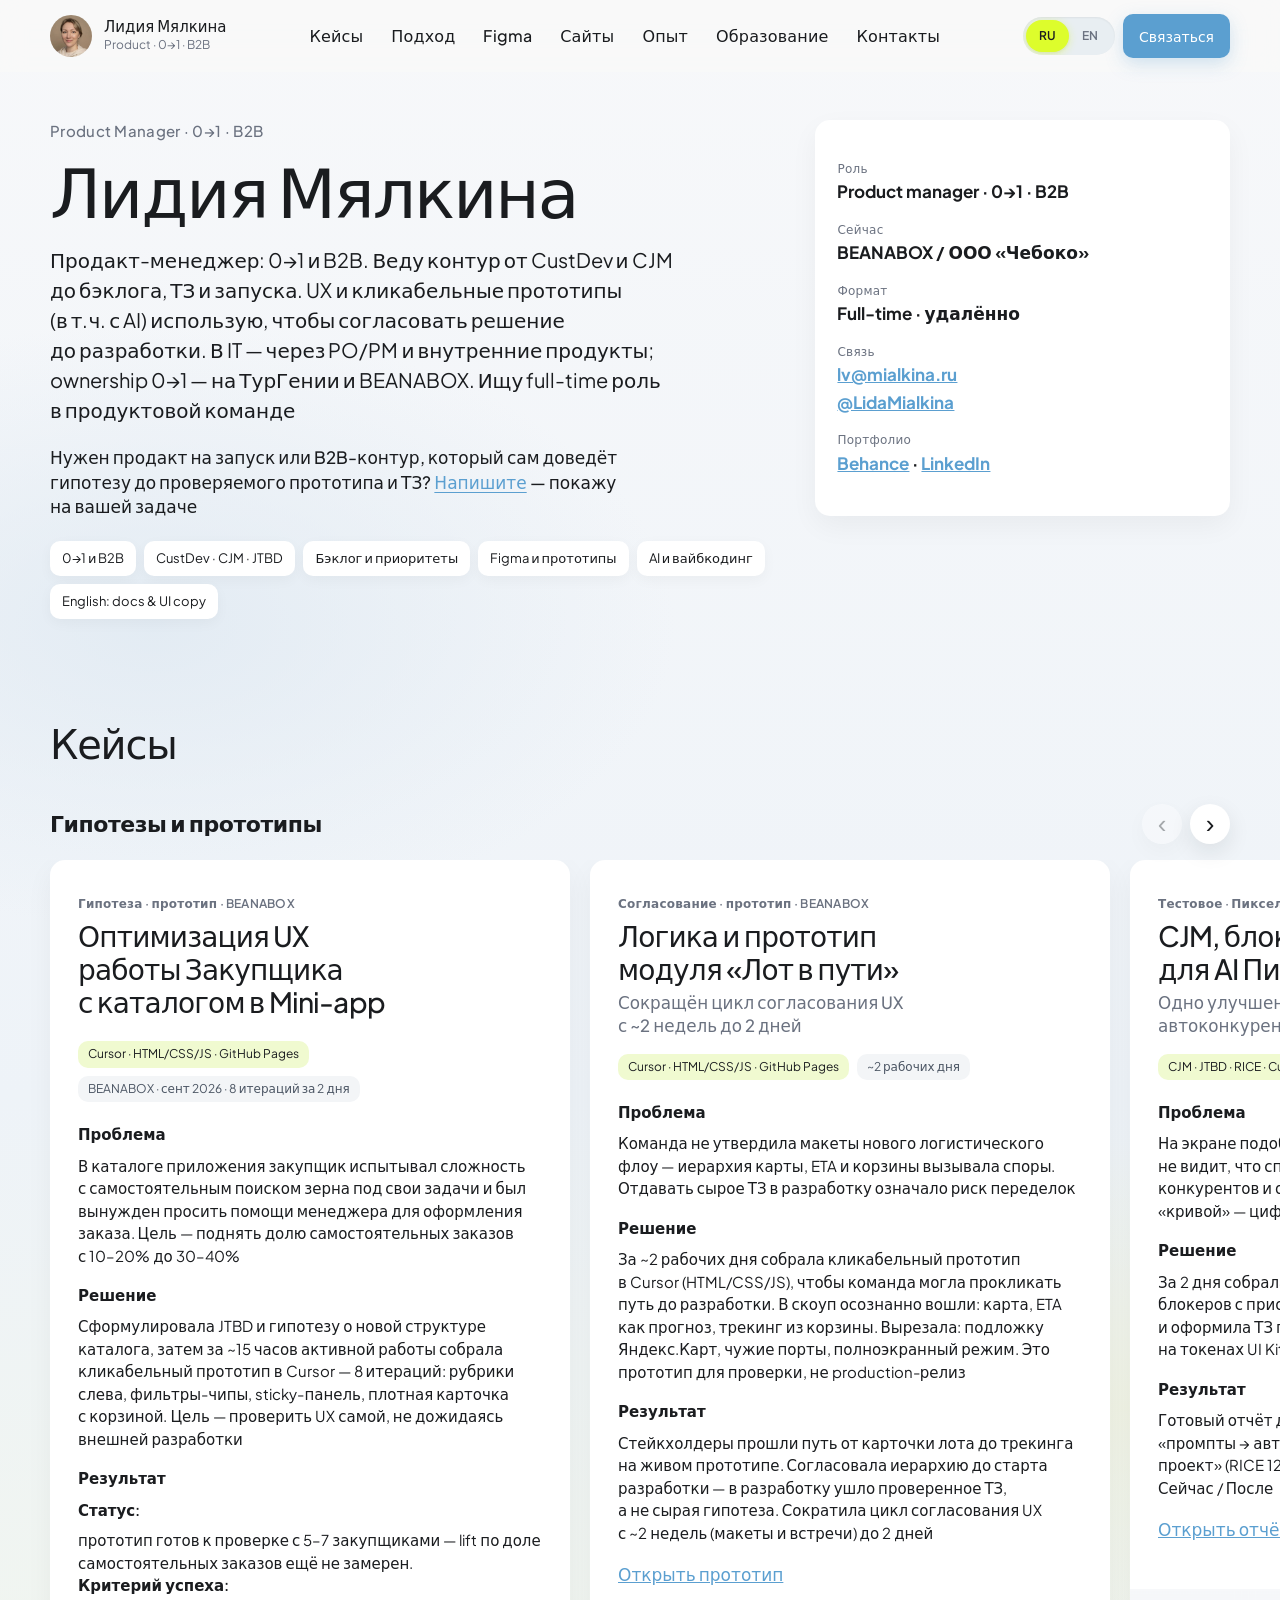
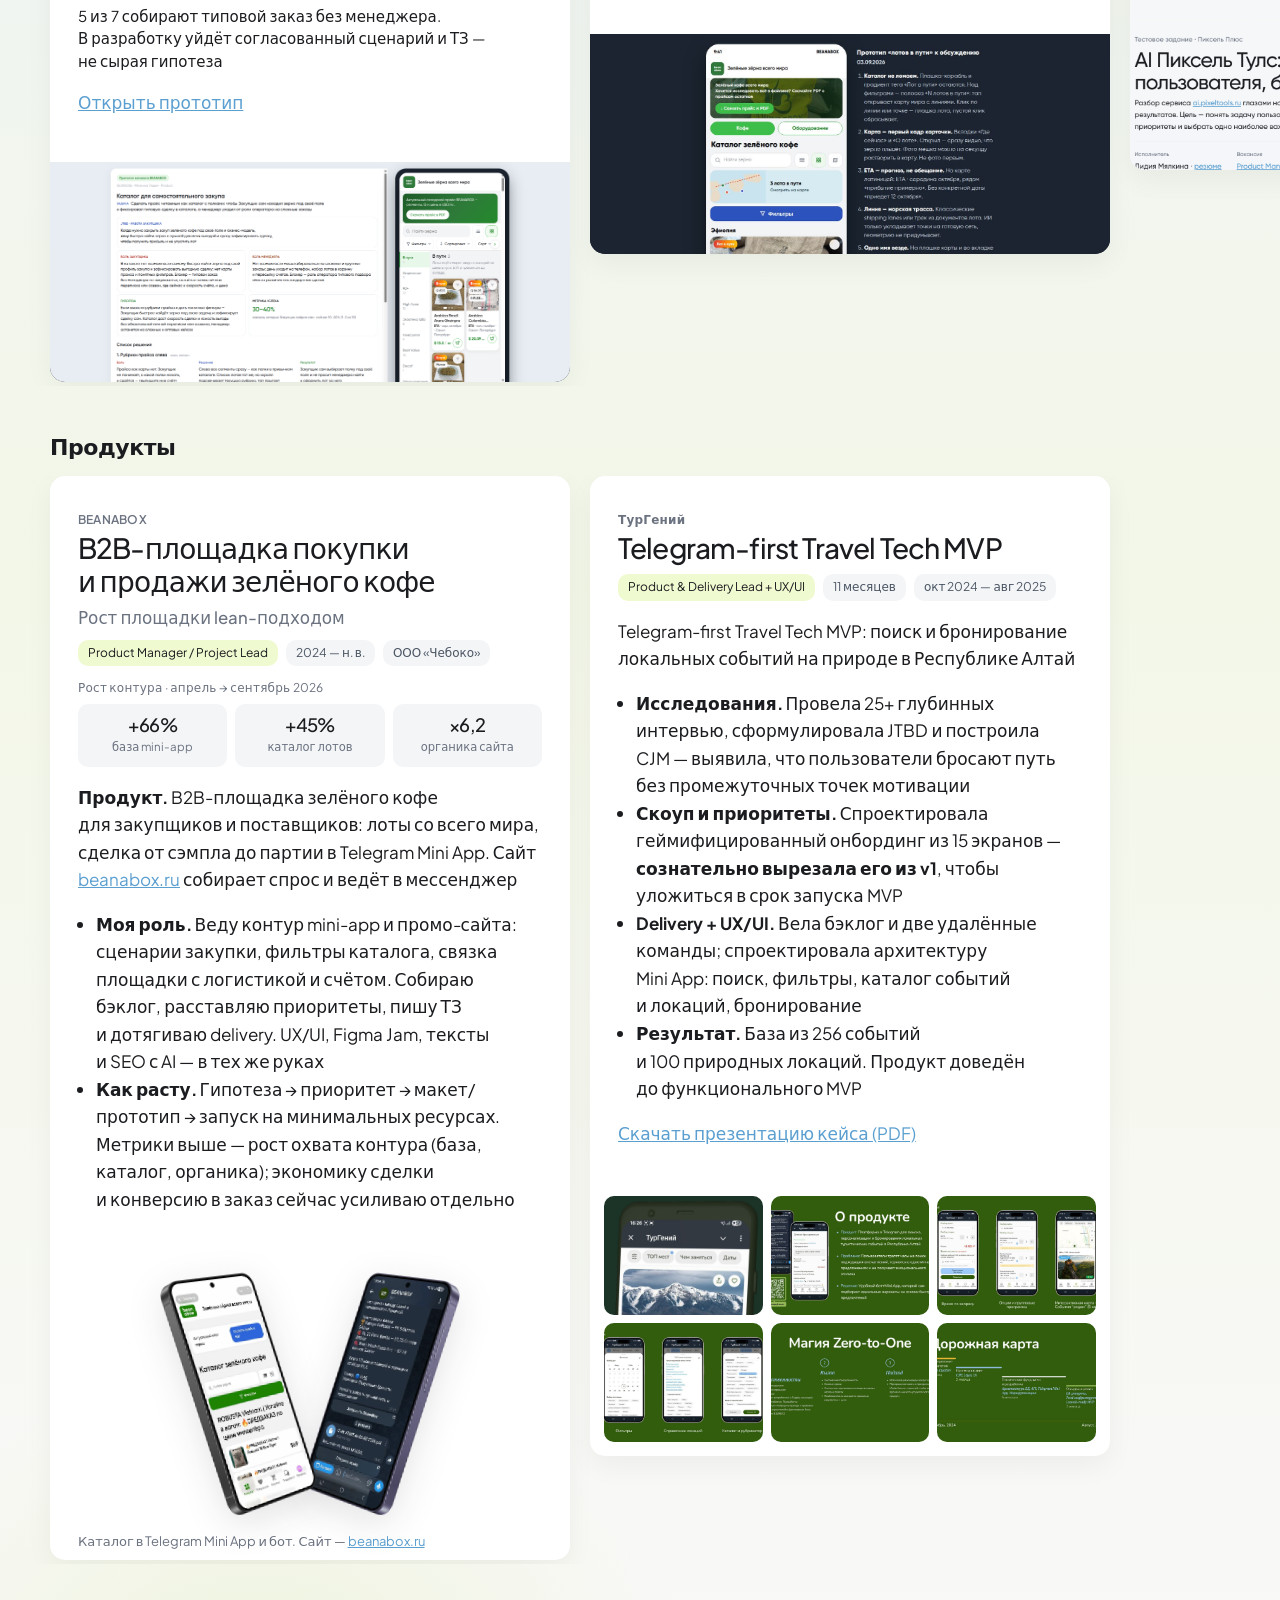
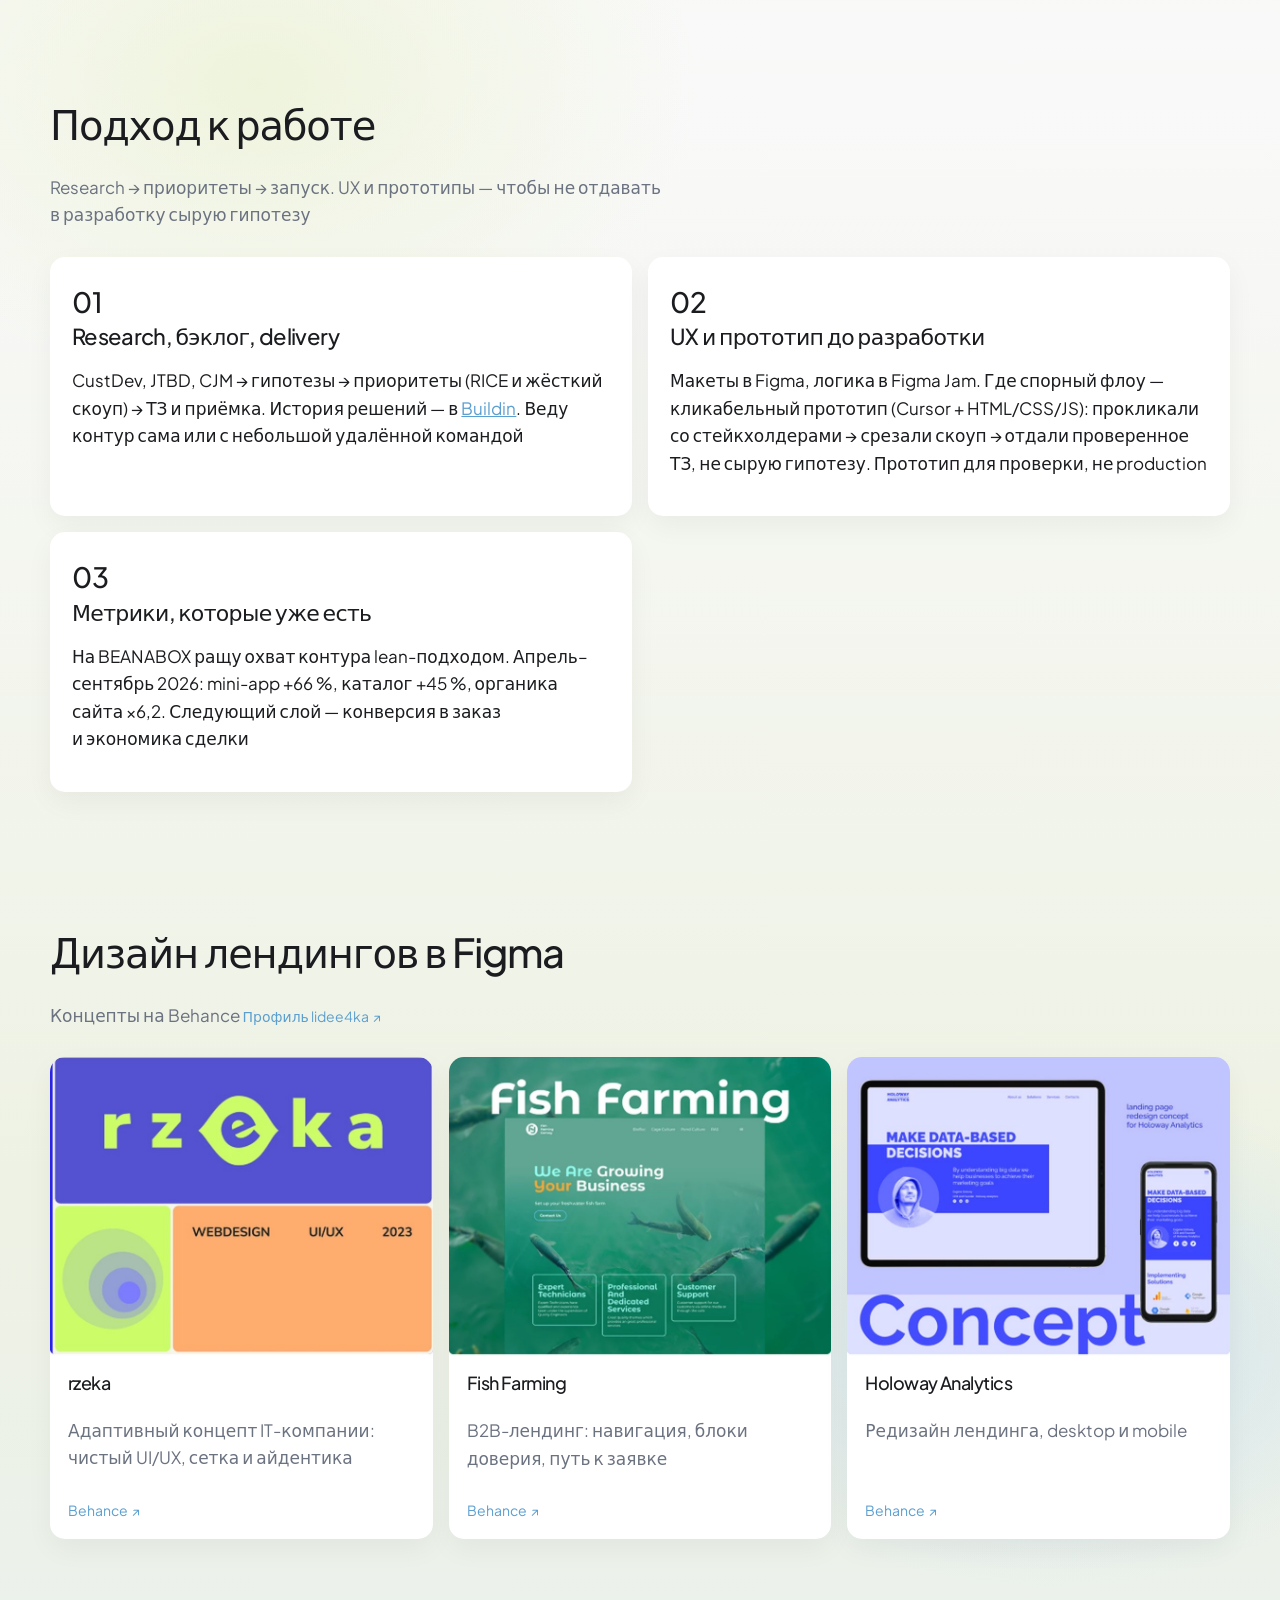
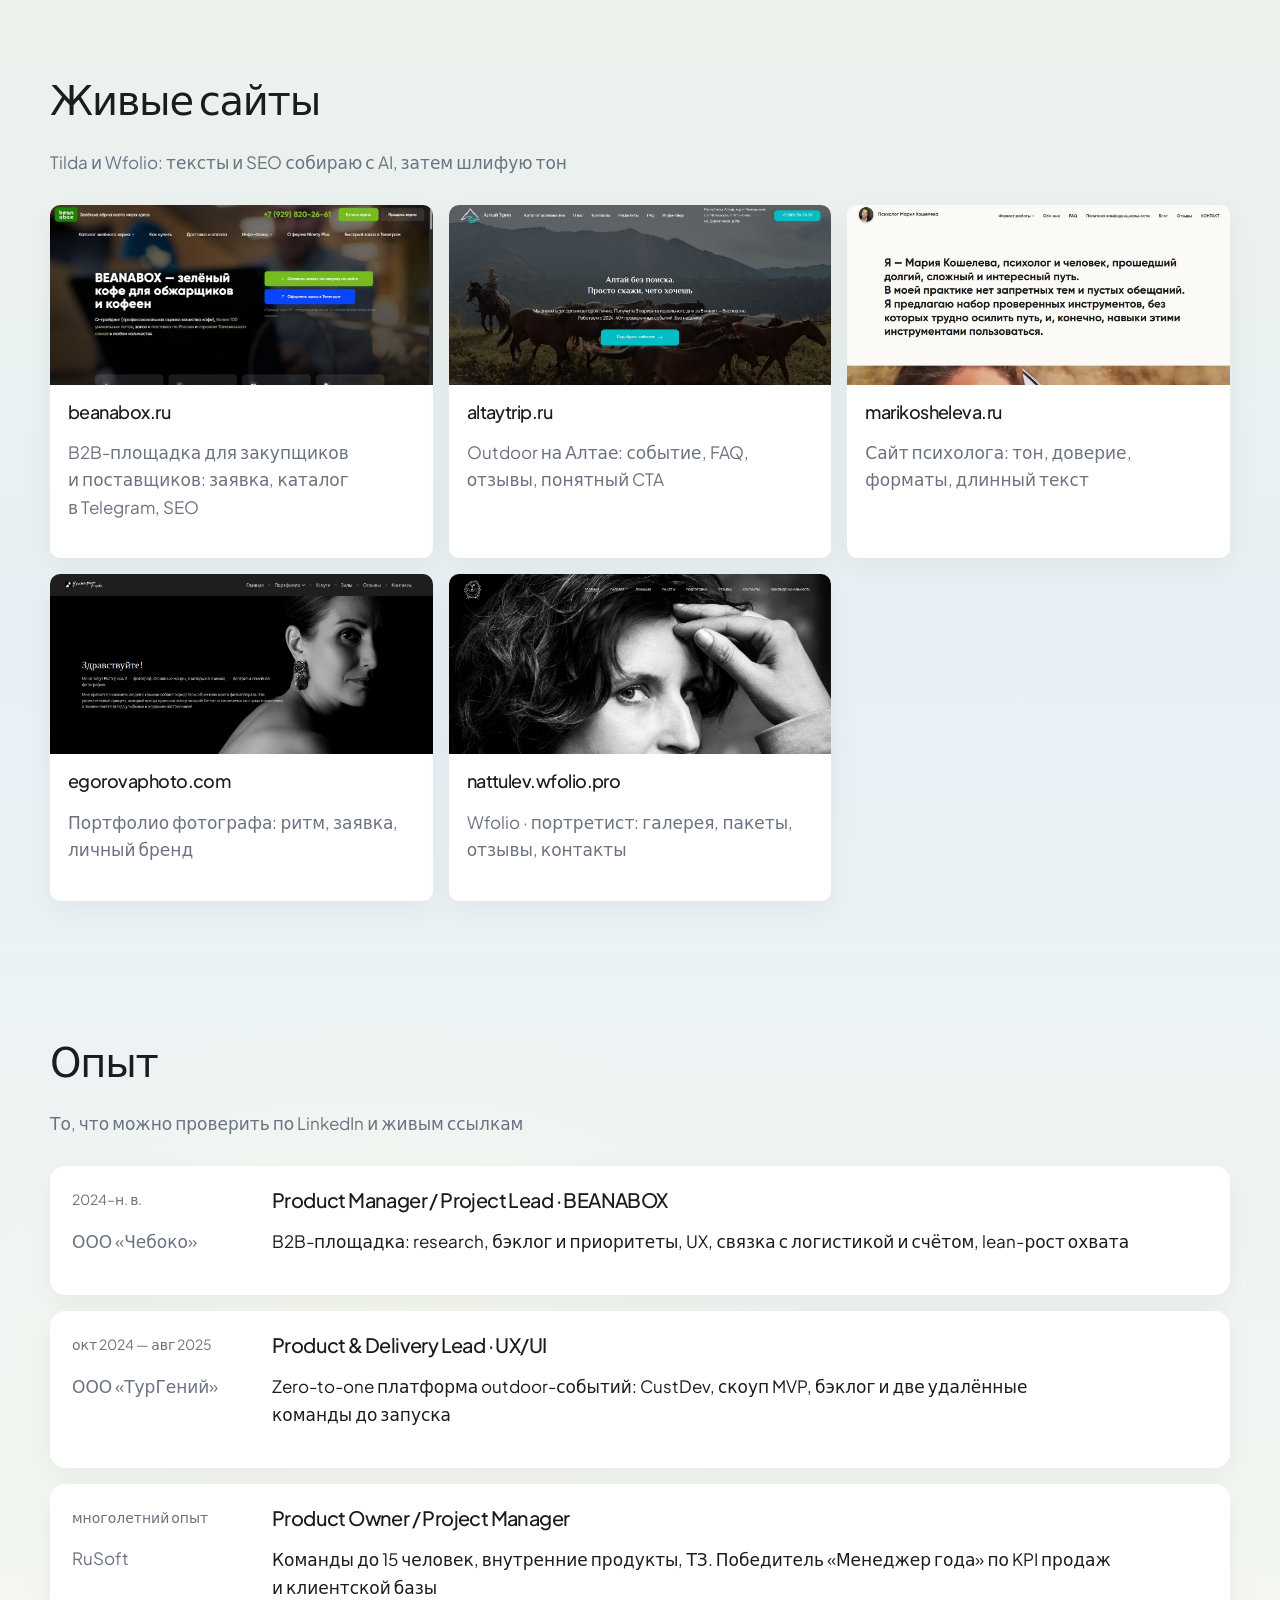
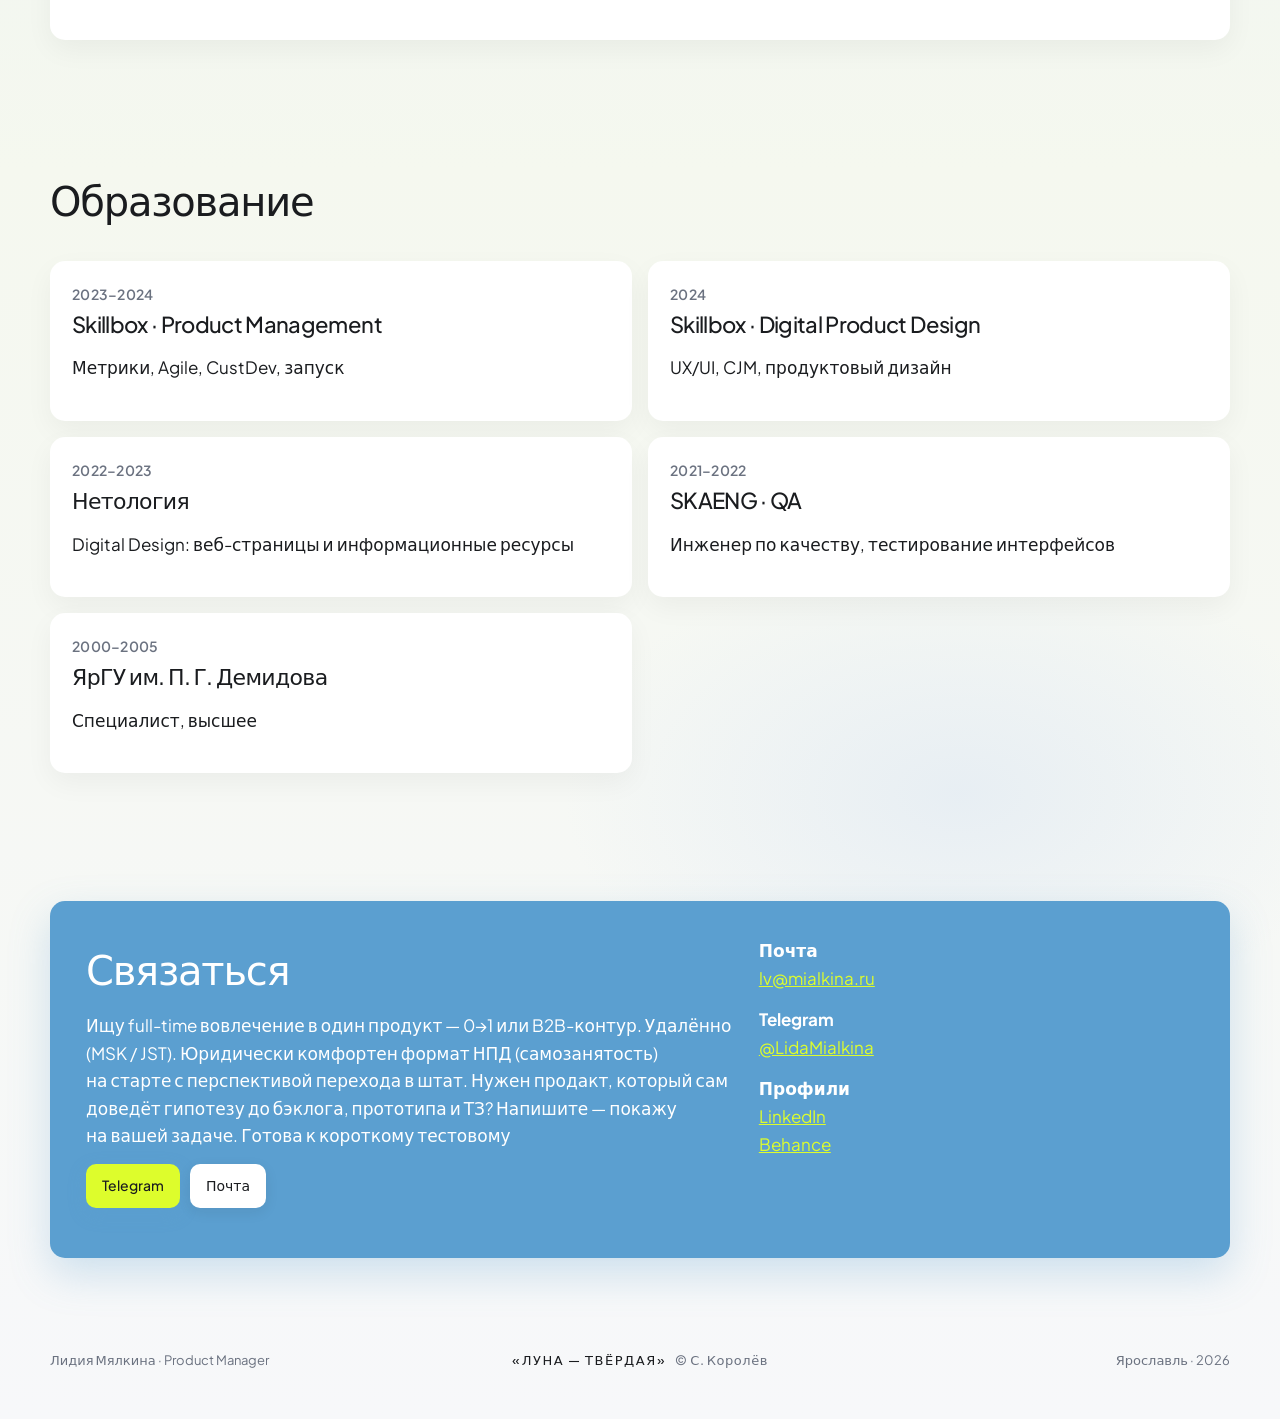
==== commit 9cc1a0a5: "Корректировка резюме" ====
--- a/index.html
+++ b/index.html
@@ -9,10 +9,10 @@
     <link rel="icon" type="image/png" href="./favicon-32.png?v=4" sizes="32x32" />
     <link rel="apple-touch-icon" href="./apple-touch-icon.png?v=4" />
     <link rel="manifest" href="./site.webmanifest" />
-    <title>Лидия Мялкина — продакт-менеджер, UX/UI, vibe-coding</title>
+    <title>Лидия Мялкина — продакт-менеджер, 0→1 и B2B</title>
     <meta
       name="description"
-      content="Резюме продакт-менеджера с UX/UI: кейсы ТурГений и BEANABOX, Figma и рабочие прототипы. Напишите — покажу на вашей задаче."
+      content="Резюме продакт-менеджера: 0→1 и B2B, кейсы ТурГений и BEANABOX. Research, бэклог, UX и прототипы до разработки. Напишите."
     />
     <link rel="canonical" href="https://lidee4ka.github.io/cv-PMAI/" />
     <link rel="alternate" hreflang="ru-RU" href="https://lidee4ka.github.io/cv-PMAI/" />
@@ -20,24 +20,24 @@
     <link rel="alternate" hreflang="x-default" href="https://lidee4ka.github.io/cv-PMAI/" />
     <meta property="og:type" content="website" />
     <meta property="og:site_name" content="Лидия Мялкина" />
-    <meta property="og:title" content="Лидия Мялкина — продакт-менеджер, UX/UI, vibe-coding" />
+    <meta property="og:title" content="Лидия Мялкина — продакт-менеджер, 0→1 и B2B" />
     <meta
       property="og:description"
-      content="Резюме продакт-менеджера с UX/UI: кейсы ТурГений и BEANABOX, Figma и рабочие прототипы. Напишите — покажу на вашей задаче."
+      content="Резюме продакт-менеджера: 0→1 и B2B, кейсы ТурГений и BEANABOX. Research, бэклог, UX и прототипы до разработки. Напишите."
     />
     <meta property="og:url" content="https://lidee4ka.github.io/cv-PMAI/" />
     <meta property="og:locale" content="ru_RU" />
     <meta property="og:locale:alternate" content="en_US" />
     <meta property="og:image" content="https://lidee4ka.github.io/cv-PMAI/og-cover-ru.jpg?v=6" />
-    <meta property="og:image:alt" content="Лидия Мялкина, продакт-менеджер и UX/UI-дизайнер" />
+    <meta property="og:image:alt" content="Лидия Мялкина, продакт-менеджер" />
     <meta property="og:image:width" content="1200" />
     <meta property="og:image:height" content="630" />
     <meta name="twitter:card" content="summary_large_image" />
-    <meta name="twitter:title" content="Лидия Мялкина — продакт-менеджер UX/UI" />
-    <meta name="twitter:description" content="Продакт-менеджер UX/UI: ТурГений, BEANABOX. Напишите." />
+    <meta name="twitter:title" content="Лидия Мялкина — продакт-менеджер, 0→1 и B2B" />
+    <meta name="twitter:description" content="Продакт-менеджер: ТурГений, BEANABOX. Research → запуск. Напишите." />
     <meta name="twitter:image" content="https://lidee4ka.github.io/cv-PMAI/og-cover-ru.jpg?v=6" />
-    <meta name="twitter:image:alt" content="Лидия Мялкина, продакт-менеджер и UX/UI-дизайнер" />
-    <script type="application/ld+json">{"@context":"https://schema.org","@graph":[{"@type":"ProfilePage","@id":"https://lidee4ka.github.io/cv-PMAI/#page","url":"https://lidee4ka.github.io/cv-PMAI/","name":"Лидия Мялкина — продакт-менеджер, UX/UI, vibe-coding","inLanguage":"ru-RU","isPartOf":{"@id":"https://lidee4ka.github.io/cv-PMAI/#website"},"about":{"@id":"https://lidee4ka.github.io/cv-PMAI/#person"},"mainEntity":{"@id":"https://lidee4ka.github.io/cv-PMAI/#person"}},{"@type":"WebSite","@id":"https://lidee4ka.github.io/cv-PMAI/#website","url":"https://lidee4ka.github.io/cv-PMAI","name":"Лидия Мялкина","alternateName":"Lidiia Mialkina","inLanguage":["ru-RU","en-US"],"publisher":{"@id":"https://lidee4ka.github.io/cv-PMAI/#person"}},{"@type":"Person","@id":"https://lidee4ka.github.io/cv-PMAI/#person","name":"Лидия Мялкина","alternateName":["Lidiia Mialkina"],"jobTitle":"Продакт-менеджер","email":"lv@mialkina.ru","url":"https://lidee4ka.github.io/cv-PMAI","image":"https://lidee4ka.github.io/cv-PMAI/avatar.jpg","sameAs":["https://www.linkedin.com/in/lidiia-mialkina/","https://www.behance.net/lidee4ka","https://t.me/LidaMialkina","https://github.com/lidee4ka"],"address":{"@type":"PostalAddress","addressLocality":"Ярославль","addressCountry":"RU"},"knowsLanguage":["ru","en"]}]}</script>
+    <meta name="twitter:image:alt" content="Лидия Мялкина, продакт-менеджер" />
+    <script type="application/ld+json">{"@context":"https://schema.org","@graph":[{"@type":"ProfilePage","@id":"https://lidee4ka.github.io/cv-PMAI/#page","url":"https://lidee4ka.github.io/cv-PMAI/","name":"Лидия Мялкина — продакт-менеджер, 0→1 и B2B","inLanguage":"ru-RU","isPartOf":{"@id":"https://lidee4ka.github.io/cv-PMAI/#website"},"about":{"@id":"https://lidee4ka.github.io/cv-PMAI/#person"},"mainEntity":{"@id":"https://lidee4ka.github.io/cv-PMAI/#person"}},{"@type":"WebSite","@id":"https://lidee4ka.github.io/cv-PMAI/#website","url":"https://lidee4ka.github.io/cv-PMAI","name":"Лидия Мялкина","alternateName":"Lidiia Mialkina","inLanguage":["ru-RU","en-US"],"publisher":{"@id":"https://lidee4ka.github.io/cv-PMAI/#person"}},{"@type":"Person","@id":"https://lidee4ka.github.io/cv-PMAI/#person","name":"Лидия Мялкина","alternateName":["Lidiia Mialkina"],"jobTitle":"Продакт-менеджер","email":"lv@mialkina.ru","url":"https://lidee4ka.github.io/cv-PMAI","image":"https://lidee4ka.github.io/cv-PMAI/avatar.jpg","sameAs":["https://www.linkedin.com/in/lidiia-mialkina/","https://www.behance.net/lidee4ka","https://t.me/LidaMialkina","https://github.com/lidee4ka"],"address":{"@type":"PostalAddress","addressLocality":"Ярославль","addressCountry":"RU"},"knowsLanguage":["ru","en"]}]}</script>
     <script>
       (function () {
         var requested = new URLSearchParams(location.search).get('lang')
@@ -65,7 +65,7 @@
           <img class="brand-mark" src="./avatar.jpg?v=4" alt="" width="42" height="42" />
           <span>
             <b data-i18n="brand.name">Лидия Мялкина</b>
-            <span data-i18n="brand.role">Product · UX/UI · Vibe-coding</span>
+            <span data-i18n="brand.role">Product · 0→1 · B2B</span>
           </span>
         </a>
         <nav class="nav" aria-label="Разделы" data-i18n-aria="nav.label">
@@ -97,21 +97,22 @@
         <div class="wrap">
           <div class="hero-grid">
             <div>
-              <p class="kicker" data-i18n="hero.kicker">Product Manager · UX/UI · AI Vibe-coding</p>
+              <p class="kicker" data-i18n="hero.kicker">Product Manager · 0→1 · B2B</p>
               <h1 data-i18n="brand.name">Лидия Мялкина</h1>
               <p class="lead" data-i18n="hero.lead">
-                Продакт-менеджер с&nbsp;15-летним опытом в&nbsp;IT и&nbsp;сильной UX/UI-экспертизой.
-                Собираю рабочие прототипы с&nbsp;помощью AI и&nbsp;вайбкодинга, чтобы проверить гипотезу до&nbsp;разработки.
-                Веду продукты lean-подходом: от&nbsp;CustDev и&nbsp;CJM до&nbsp;метрик и&nbsp;запуска.
+                Продакт-менеджер: 0→1 и&nbsp;B2B. Веду контур от&nbsp;CustDev и&nbsp;CJM до&nbsp;бэклога, ТЗ и&nbsp;запуска.
+                UX и&nbsp;кликабельные прототипы (в&nbsp;т.ч.&nbsp;с&nbsp;AI) использую, чтобы согласовать решение до&nbsp;разработки.
+                В&nbsp;IT&nbsp;— через PO/PM и&nbsp;внутренние продукты; ownership 0→1&nbsp;— на&nbsp;ТурГении и&nbsp;BEANABOX.
                 Ищу full-time роль в&nbsp;продуктовой команде</p>
               <p class="lead-cta" data-i18n="hero.cta">
-                Нужен продакт, который сам соберёт кликабельный прототип до&nbsp;разработки?
+                Нужен продакт на&nbsp;запуск или B2B-контур, который сам доведёт гипотезу до&nbsp;проверяемого прототипа и&nbsp;ТЗ?
                 <a href="#kontakty">Напишите</a>&nbsp;— покажу на&nbsp;вашей задаче</p>
               <ul class="pills">
-                <li data-i18n="pill.figma">Figma и&nbsp;Figma Jam</li>
+                <li data-i18n="pill.zero">0→1 и&nbsp;B2B</li>
+                <li data-i18n="pill.research">CustDev · CJM · JTBD</li>
+                <li data-i18n="pill.backlog">Бэклог и&nbsp;приоритеты</li>
+                <li data-i18n="pill.figma">Figma и&nbsp;прототипы</li>
                 <li data-i18n="pill.ai">AI и&nbsp;вайбкодинг</li>
-                <li data-i18n="pill.game">Геймификация и&nbsp;outdoor</li>
-                <li data-i18n="pill.lean">Lean&nbsp;/ минимальные ресурсы</li>
                 <li data-i18n="pill.en">English: docs &amp; UI copy</li>
               </ul>
             </div>
@@ -119,7 +120,7 @@
               <div class="hero-card">
                 <dl>
                   <dt data-i18n="card.role">Роль</dt>
-                  <dd data-i18n="card.roleVal">Product manager · UX/UI · vibe-coding</dd>
+                  <dd data-i18n="card.roleVal">Product manager · 0→1 · B2B</dd>
                   <dt data-i18n="card.now">Сейчас</dt>
                   <dd data-i18n="card.nowVal">BEANABOX&nbsp;/ ООО «Чебоко»</dd>
                   <dt data-i18n="card.format">Формат</dt>
@@ -152,7 +153,7 @@
                 <div class="cases-group cases-group--solutions">
           <div class="wrap cases-group-body">
           <div class="cases-group-head">
-            <h3 class="cases-group-title">Решения и&nbsp;прототипы</h3>
+            <h3 class="cases-group-title">Гипотезы и&nbsp;прототипы</h3>
             <div class="cases-nav-group" role="group" aria-label="Листать кейсы">
               <button type="button" class="cases-nav cases-nav--prev" aria-label="Предыдущий кейс">
                 <span aria-hidden="true">‹</span>
@@ -162,13 +163,13 @@
               </button>
             </div>
           </div>
-          <div class="cases-rail" tabindex="0" aria-label="Решения и прототипы">
+          <div class="cases-rail" tabindex="0" aria-label="Гипотезы и прототипы">
               <div class="cases-track">
 <article class="case case--stack case--vibe" id="catalog-redesign">
             <div class="case-copy">
               <div class="case-head">
                 <div class="case-head-main">
-                  <span class="tag" data-i18n="cr.tag">Вайбкодинг · BEANABOX</span>
+                  <span class="tag" data-i18n="cr.tag">Гипотеза · прототип · BEANABOX</span>
                   <h3 data-i18n="cr.h3">Оптимизация UX работы Закупщика с&nbsp;каталогом в&nbsp;Mini-app</h3>
                 </div>
                 <div class="case-head-side">
@@ -194,8 +195,8 @@
                 </div>
                 <div class="case-col" data-i18n="cr.li3">
                   <b>Результат</b>
-                  <p>Прототип готов к&nbsp;проверке с&nbsp;5–7 закупщиками.
-                  <b>Критерий успеха: 5&nbsp;из&nbsp;7 собирают типовой заказ без&nbsp;менеджера.</b>
+                  <p><b>Статус:</b> прототип готов к&nbsp;проверке с&nbsp;5–7 закупщиками&nbsp;— lift по&nbsp;доле самостоятельных заказов ещё не&nbsp;замерен.
+                  <b>Критерий успеха:</b> 5&nbsp;из&nbsp;7 собирают типовой заказ без&nbsp;менеджера.
                   В&nbsp;разработку уйдёт согласованный сценарий и&nbsp;ТЗ&nbsp;— не&nbsp;сырая гипотеза</p>
                 </div>
               </div>
@@ -221,7 +222,7 @@
             <div class="case-copy">
               <div class="case-head">
                 <div class="case-head-main">
-                  <span class="tag" data-i18n="pr.tag">Вайбкодинг · BEANABOX</span>
+                  <span class="tag" data-i18n="pr.tag">Согласование · прототип · BEANABOX</span>
                   <h3 data-i18n="pr.h3">Логика и&nbsp;прототип модуля «Лот в&nbsp;пути»</h3>
                   <p class="case-sub" data-i18n="pr.sub">Сокращён цикл согласования UX с&nbsp;~2&nbsp;недель до&nbsp;2&nbsp;дней</p>
                 </div>
@@ -358,11 +359,11 @@
                 <ul>
                   <li data-i18n="bb.li1">
                     <b>Моя роль.</b> Веду контур mini-app и&nbsp;промо-сайта: сценарии закупки, фильтры каталога,
-                    связка площадки с&nbsp;логистикой и&nbsp;счётом. Product и&nbsp;delivery в&nbsp;одних руках:
-                    ТЗ, Figma Jam, UX/UI, тексты и&nbsp;SEO с&nbsp;AI</li>
+                    связка площадки с&nbsp;логистикой и&nbsp;счётом. Собираю бэклог, расставляю приоритеты,
+                    пишу ТЗ и&nbsp;дотягиваю delivery. UX/UI, Figma Jam, тексты и&nbsp;SEO с&nbsp;AI&nbsp;— в&nbsp;тех&nbsp;же руках</li>
                   <li data-i18n="bb.li2">
-                    <b>Как расту.</b> Гипотеза → макет → прототип → запуск на&nbsp;минимальных ресурсах.
-                    Метрики выше&nbsp;— результат этого цикла</li>
+                    <b>Как расту.</b> Гипотеза → приоритет → макет/прототип → запуск на&nbsp;минимальных ресурсах.
+                    Метрики выше&nbsp;— рост охвата контура (база, каталог, органика); экономику сделки и&nbsp;конверсию в&nbsp;заказ сейчас усиливаю отдельно</li>
                 </ul>
               </div>
               <div class="phones" aria-hidden="true">
@@ -442,13 +443,14 @@
                   <b>Исследования.</b> Провела 25+&nbsp;глубинных интервью, сформулировала JTBD и&nbsp;построила CJM&nbsp;—
                   выявила, что&nbsp;пользователи бросают путь без&nbsp;промежуточных точек мотивации</li>
                 <li data-i18n="tg.li2">
-                  <b>Продуктовое решение.</b> Спроектировала геймифицированный онбординг из&nbsp;15&nbsp;экранов&nbsp;—
-                  <b>сознательно вырезала его из&nbsp;первой версии</b>, чтобы уложиться в&nbsp;срок запуска MVP</li>
+                  <b>Скоуп и&nbsp;приоритеты.</b> Спроектировала геймифицированный онбординг из&nbsp;15&nbsp;экранов&nbsp;—
+                  <b>сознательно вырезала его из&nbsp;v1</b>, чтобы уложиться в&nbsp;срок запуска MVP</li>
                 <li data-i18n="tg.li3">
-                  <b>UX/UI.</b> Спроектировала архитектуру Mini App: поиск, фильтры, каталог событий и&nbsp;локаций, бронирование</li>
+                  <b>Delivery + UX/UI.</b> Вела бэклог и&nbsp;две удалённые команды; спроектировала архитектуру Mini&nbsp;App:
+                  поиск, фильтры, каталог событий и&nbsp;локаций, бронирование</li>
                 <li data-i18n="tg.li4">
                   <b>Результат.</b> База из&nbsp;256&nbsp;событий и&nbsp;100&nbsp;природных локаций. Продукт доведён
-                  до&nbsp;функционального MVP двумя удалёнными командами</li>
+                  до&nbsp;функционального MVP</li>
               </ul>
               <p>
                 <a href="./files/TourGenius_mvp_journey_presentation_Mialkina-LV.pdf" data-i18n="tg.pdf"
@@ -476,30 +478,31 @@
         <div class="wrap">
           <div class="section-head">
             <h2 data-i18n="why.title">Подход к&nbsp;работе</h2>
-            <p class="muted" data-i18n="why.sub">Product + design в&nbsp;одних руках, вайбкодинг, метрики</p>
+            <p class="muted" data-i18n="why.sub">Research → приоритеты → запуск. UX и&nbsp;прототипы&nbsp;— чтобы не&nbsp;отдавать в&nbsp;разработку сырую гипотезу</p>
           </div>
           <div class="reason-grid">
             <article class="card">
               <div class="num">01</div>
-              <h3 data-i18n="why.2.title">Product и&nbsp;design в&nbsp;одних руках</h3>
+              <h3 data-i18n="why.2.title">Research, бэклог, delivery</h3>
               <p data-i18n="why.2.body">
-                Собираю макеты в&nbsp;Figma, логику в&nbsp;Figma Jam, историю решений в&nbsp;<a href="https://buildin.ai" target="_blank" rel="noreferrer">Buildin</a>.
-                В&nbsp;разработку отдаю ТЗ&nbsp;— концепт сразу становится проверяемым продуктом</p>
+                CustDev, JTBD, CJM → гипотезы → приоритеты (RICE и&nbsp;жёсткий скоуп) → ТЗ и&nbsp;приёмка.
+                История решений&nbsp;— в&nbsp;<a href="https://buildin.ai" target="_blank" rel="noreferrer">Buildin</a>.
+                Веду контур сама или с&nbsp;небольшой удалённой командой</p>
             </article>
             <article class="card">
               <div class="num">02</div>
-              <h3 data-i18n="why.3.title">Вайбкодинг до&nbsp;разработки</h3>
+              <h3 data-i18n="why.3.title">UX и&nbsp;прототип до&nbsp;разработки</h3>
               <p data-i18n="why.3.body">
-                Вайбкодинг для&nbsp;меня&nbsp;— способ проверить гипотезу до&nbsp;разработки: собрала прототип →
-                протестировала → срезала скоуп → написала ТЗ. Это проверяемый прототип, не&nbsp;production.
-                Cursor + HTML/CSS/JS на&nbsp;GitHub Pages</p>
+                Макеты в&nbsp;Figma, логика в&nbsp;Figma Jam. Где спорный флоу&nbsp;— кликабельный прототип
+                (Cursor + HTML/CSS/JS): прокликали со&nbsp;стейкхолдерами → срезали скоуп → отдали проверенное ТЗ,
+                не&nbsp;сырую гипотезу. Прототип для&nbsp;проверки, не&nbsp;production</p>
             </article>
             <article class="card">
               <div class="num">03</div>
-              <h3 data-i18n="why.4.title">Фокус на&nbsp;метриках</h3>
+              <h3 data-i18n="why.4.title">Метрики, которые уже есть</h3>
               <p data-i18n="why.4.body">
-                На&nbsp;BEANABOX ращу базу и&nbsp;органику lean-подходом. Апрель–сентябрь 2026: mini-app +66&nbsp;%,
-                каталог +45&nbsp;%, органика сайта ×6,2</p>
+                На&nbsp;BEANABOX ращу охват контура lean-подходом. Апрель–сентябрь 2026: mini-app +66&nbsp;%,
+                каталог +45&nbsp;%, органика сайта ×6,2. Следующий слой&nbsp;— конверсия в&nbsp;заказ и&nbsp;экономика сделки</p>
             </article>
           </div>
         </div>
@@ -637,7 +640,7 @@
               </div>
               <div>
                 <h3 data-i18n="exp.bb.h3">Product Manager&nbsp;/ Project Lead · BEANABOX</h3>
-                <p data-i18n="exp.bb.p">B2B-площадка: потребности клиентов, разработка, логистика, lean-рост продукта</p>
+                <p data-i18n="exp.bb.p">B2B-площадка: research, бэклог и&nbsp;приоритеты, UX, связка с&nbsp;логистикой и&nbsp;счётом, lean-рост охвата</p>
               </div>
             </article>
             <article class="job">
@@ -647,7 +650,7 @@
               </div>
               <div>
                 <h3 data-i18n="exp.tg.h3">Product &amp; Delivery Lead · UX/UI</h3>
-                <p data-i18n="exp.tg.p">Zero-to-one платформа outdoor-событий: CustDev, интерфейсы, матричная команда до&nbsp;MVP</p>
+                <p data-i18n="exp.tg.p">Zero-to-one платформа outdoor-событий: CustDev, скоуп MVP, бэклог и&nbsp;две удалённые команды до&nbsp;запуска</p>
               </div>
             </article>
             <article class="job">
@@ -707,10 +710,10 @@
             <div>
               <h2 data-i18n="ct.title">Связаться</h2>
               <p data-i18n="ct.body">
-                Ищу full-time вовлечение в&nbsp;один продукт. Удалённо (MSK&nbsp;/ JST). Юридически комфортен формат
-                НПД (самозанятость) на&nbsp;старте с&nbsp;перспективой перехода в&nbsp;штат. Нужен продакт, который
-                сам соберёт кликабельный прототип до&nbsp;разработки? Напишите&nbsp;— покажу на&nbsp;вашей задаче.
-                Готова к&nbsp;короткому тестовому</p>
+                Ищу full-time вовлечение в&nbsp;один продукт&nbsp;— 0→1 или B2B-контур. Удалённо (MSK&nbsp;/ JST).
+                Юридически комфортен формат НПД (самозанятость) на&nbsp;старте с&nbsp;перспективой перехода в&nbsp;штат.
+                Нужен продакт, который сам доведёт гипотезу до&nbsp;бэклога, прототипа и&nbsp;ТЗ?
+                Напишите&nbsp;— покажу на&nbsp;вашей задаче. Готова к&nbsp;короткому тестовому</p>
               <p class="contact-actions">
                 <a class="btn btn-primary" href="https://t.me/LidaMialkina" target="_blank" rel="noreferrer"
                   >Telegram</a
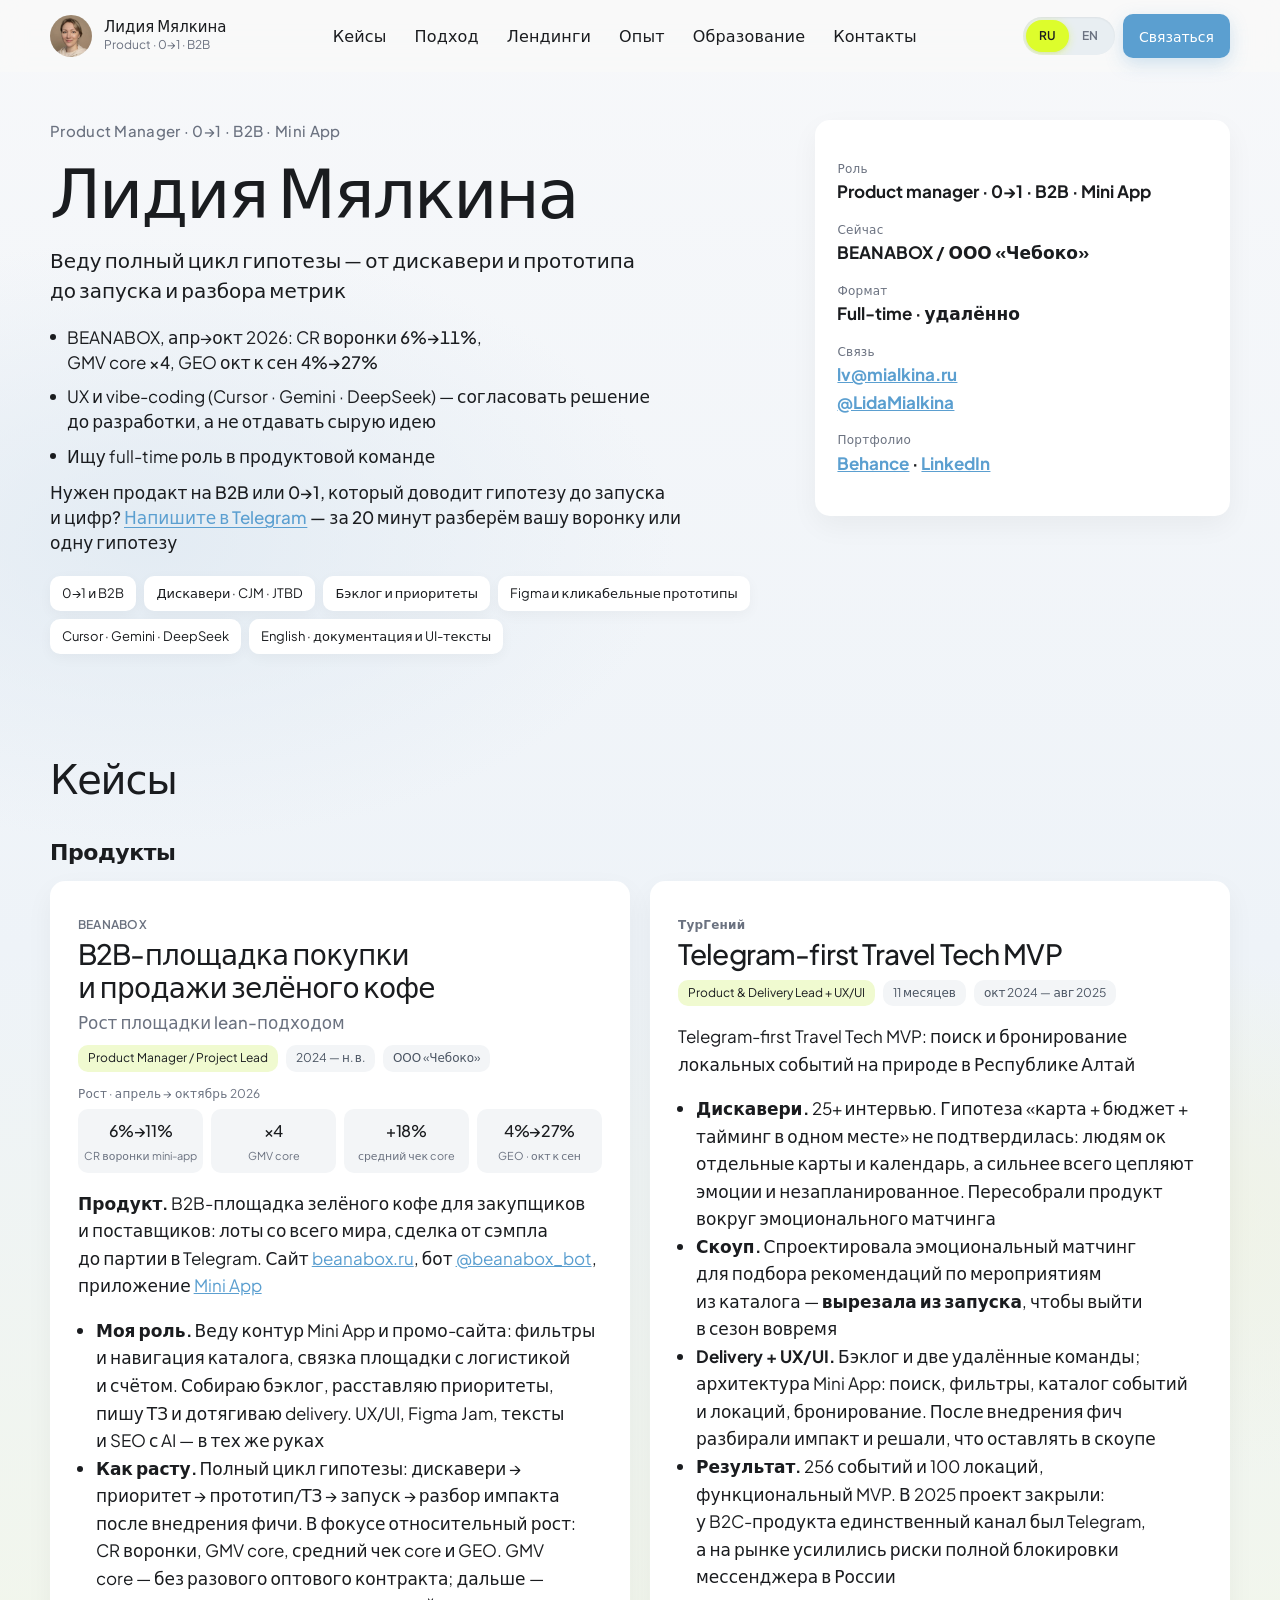
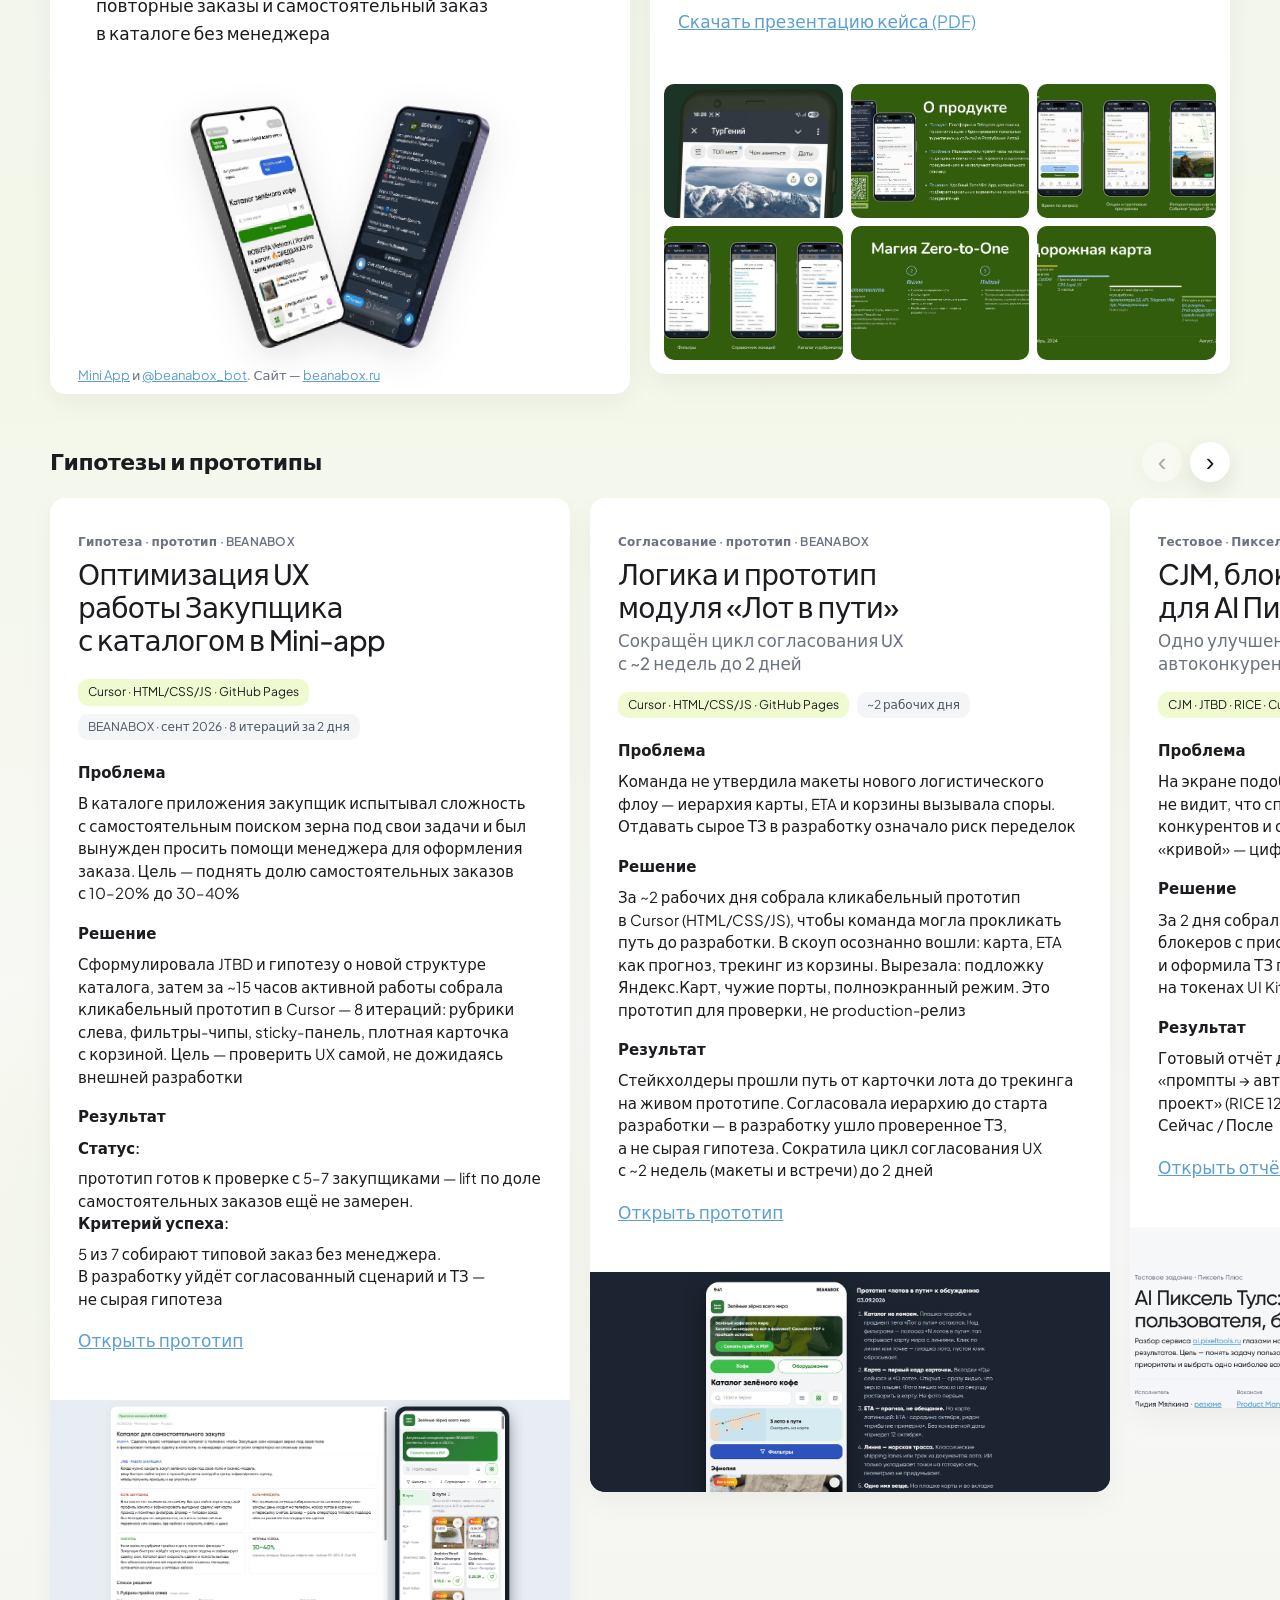
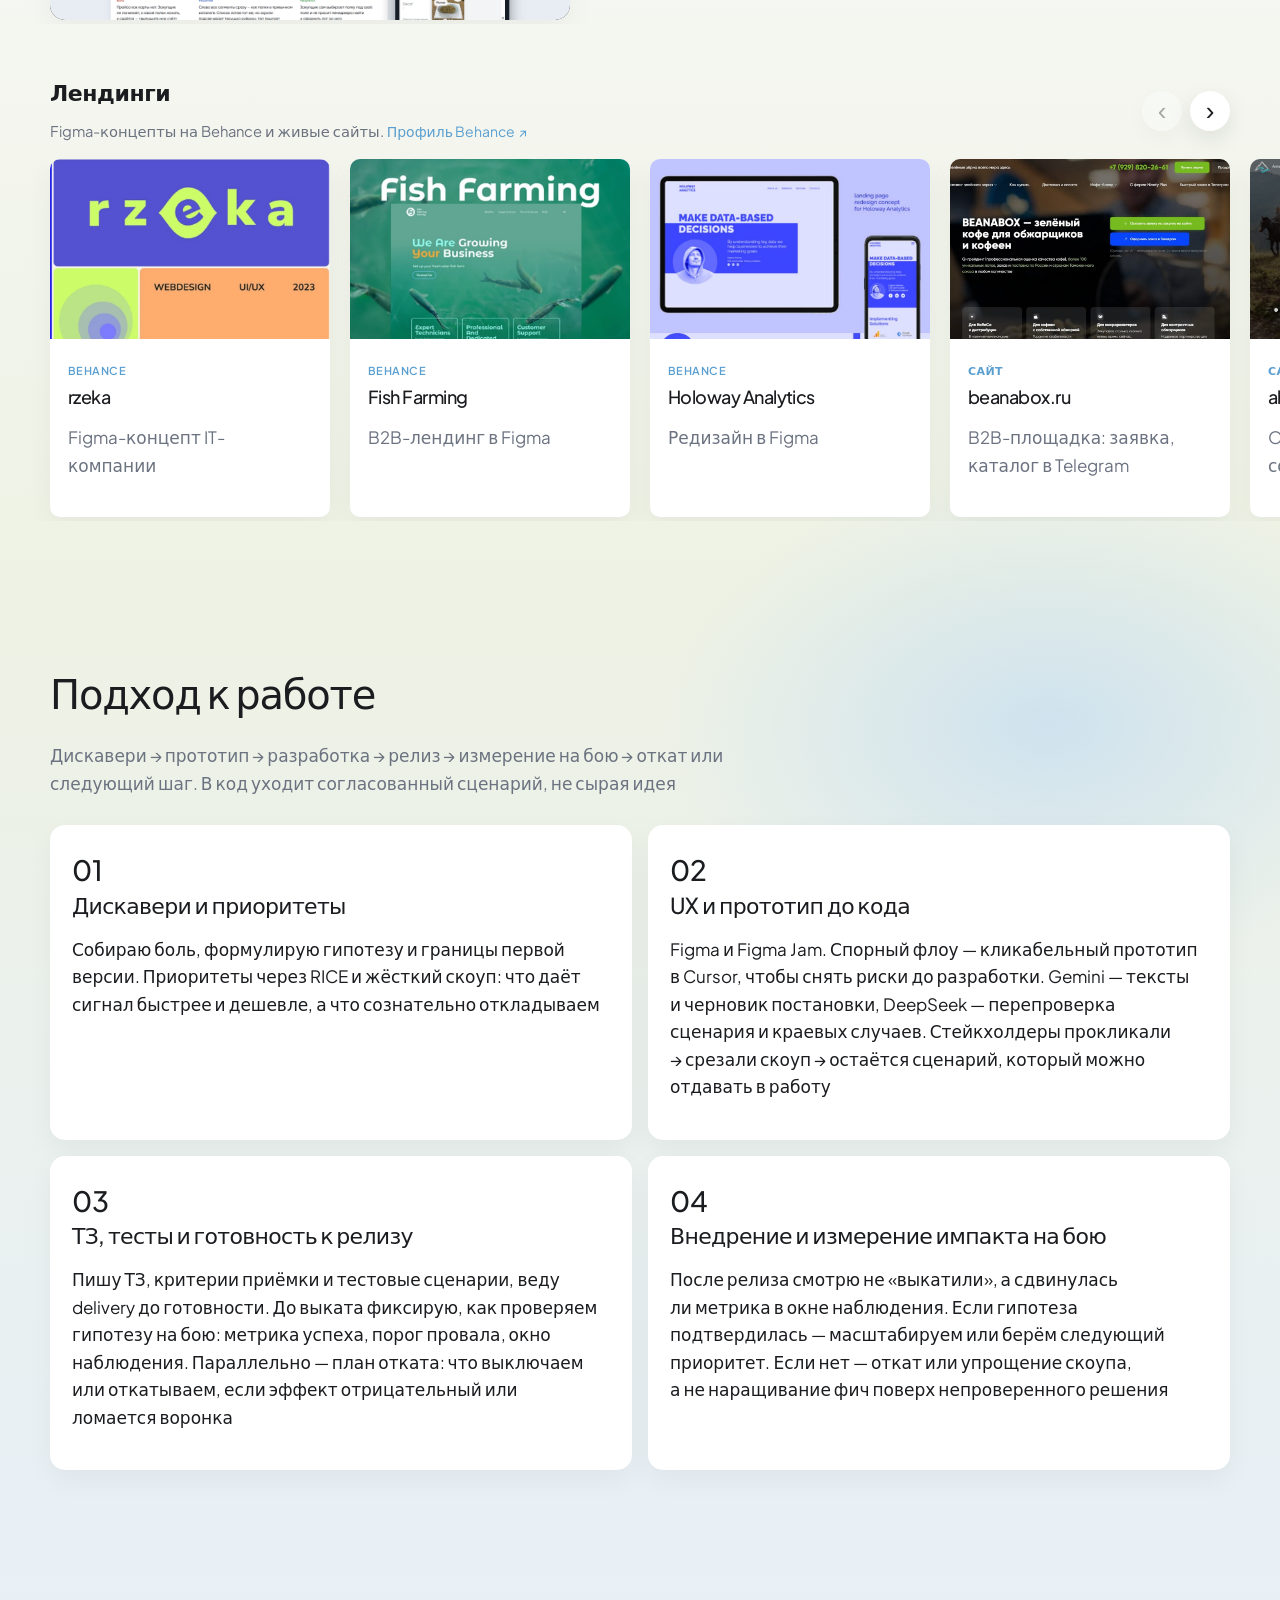
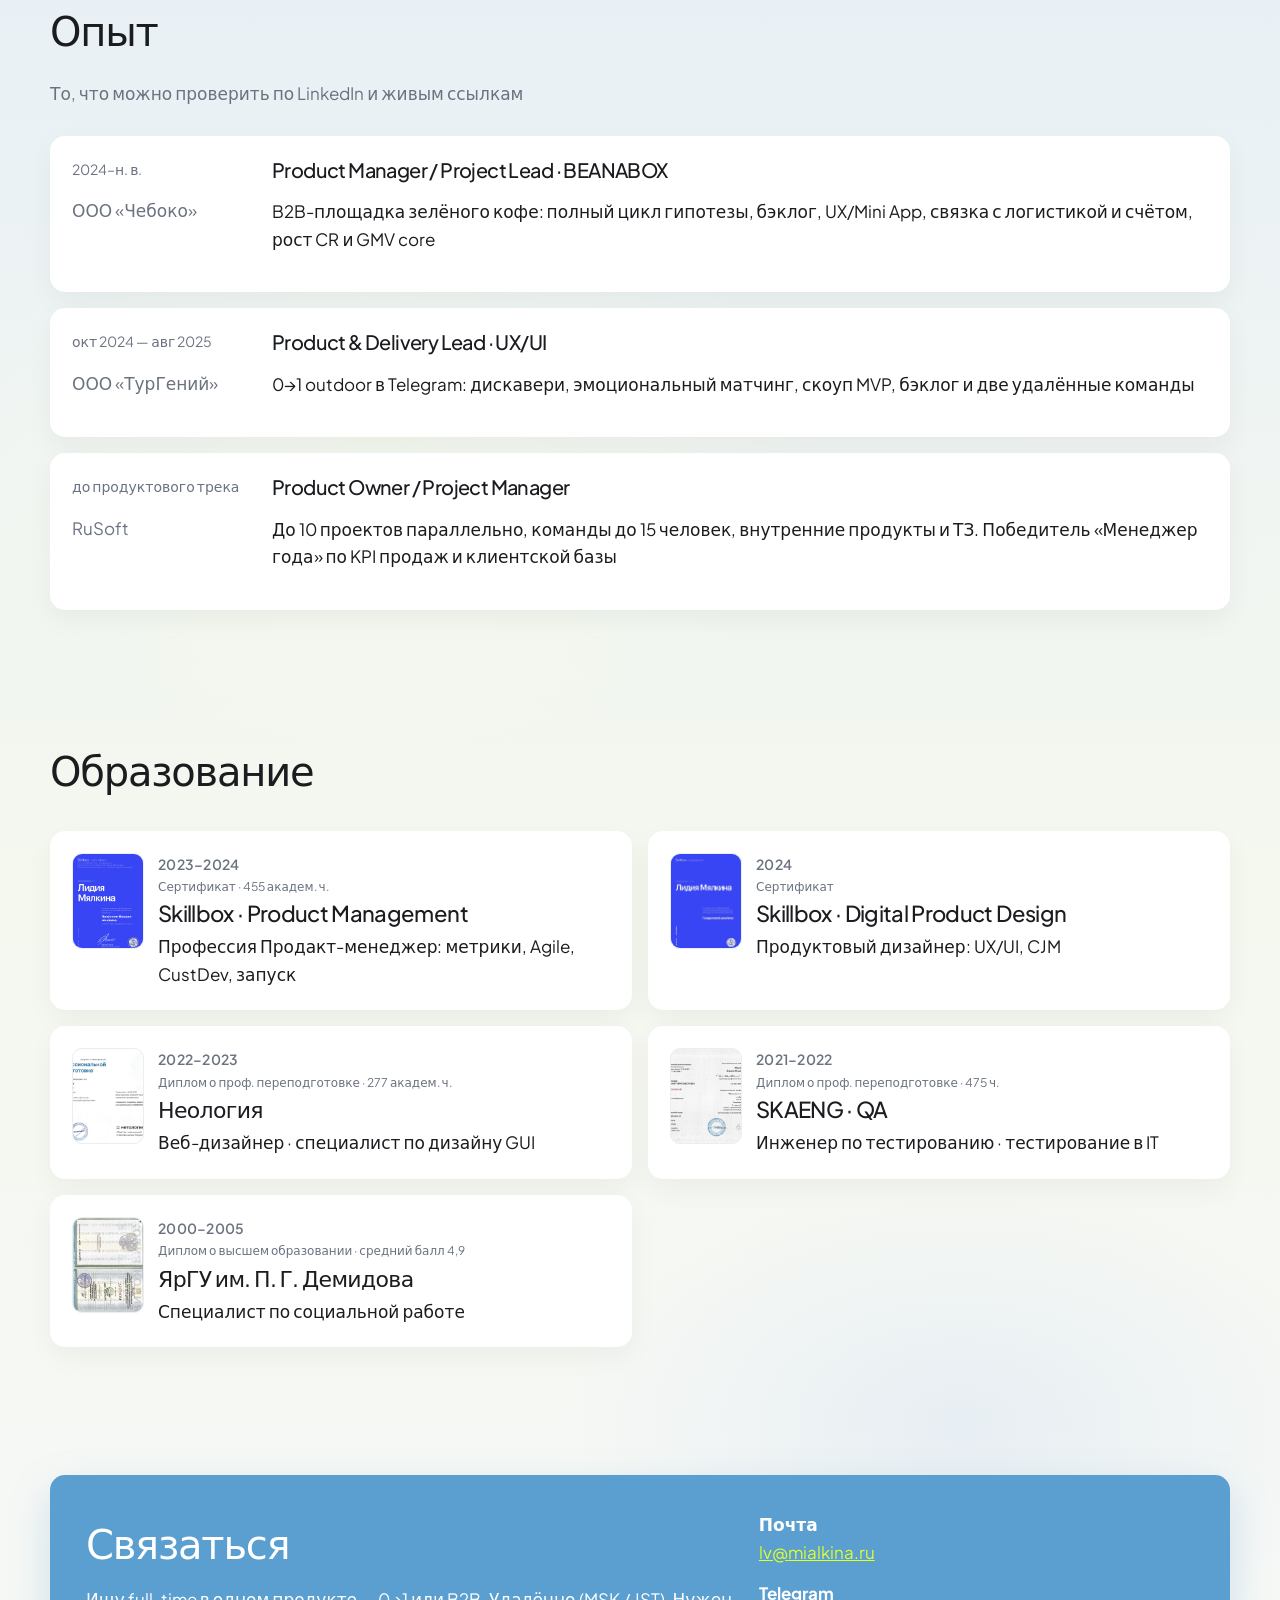
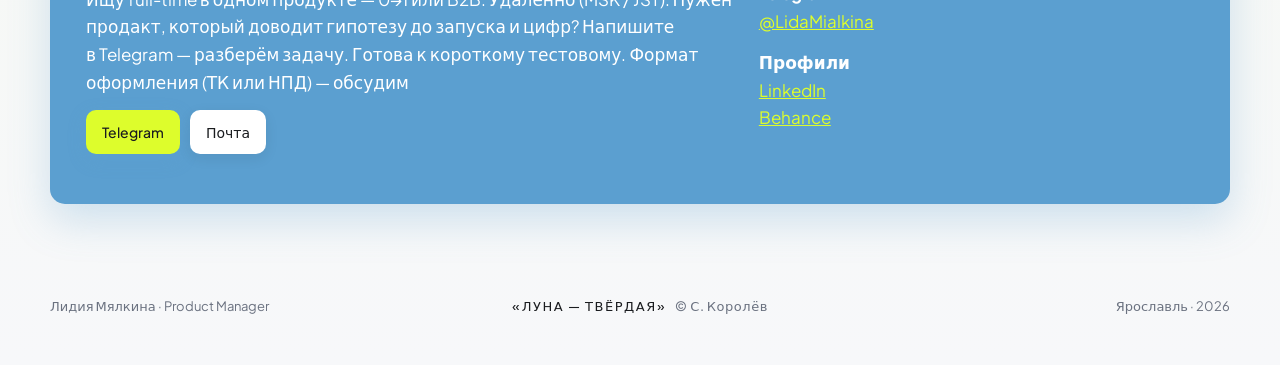
==== commit 9f0d1e46: "ОБновление резюме ч1" ====
--- a/index.html
+++ b/index.html
@@ -53,9 +53,9 @@
       href="https://fonts.googleapis.com/css2?family=Plus+Jakarta+Sans:wght@400;500;600;700;800&display=swap"
       rel="stylesheet"
     />
-    <script type="module" crossorigin src="./assets/myfinishline-Dg-Q-eZ1.js"></script>
+    <script type="module" crossorigin src="./assets/myfinishline-Dg-Q-eZ1.js?v=lightbox-fit-1"></script>
     <link rel="modulepreload" crossorigin href="./assets/modulepreload-polyfill-P2Xu9kJm.js">
-    <link rel="stylesheet" crossorigin href="./assets/myfinishline-DANz9di1.css">
+    <link rel="stylesheet" crossorigin href="./assets/myfinishline-DANz9di1.css?v=landings-in-cases-13">
   </head>
   <body>
     <a class="skip" href="#main" data-i18n="skip">К&nbsp;содержанию</a>
@@ -71,8 +71,7 @@
         <nav class="nav" aria-label="Разделы" data-i18n-aria="nav.label">
           <a href="#kejsy" data-i18n="nav.cases">Кейсы</a>
           <a href="#obo-mne" data-i18n="nav.why">Подход</a>
-          <a href="#behance" data-i18n="nav.figma">Figma</a>
-          <a href="#sajty" data-i18n="nav.sites">Сайты</a>
+          <a href="#sajty" data-i18n="nav.sites">Лендинги</a>
           <a href="#opyt" data-i18n="nav.experience">Опыт</a>
           <a href="#obrazovanie" data-i18n="nav.education">Образование</a>
           <a href="#kontakty" data-i18n="nav.contact">Контакты</a>
@@ -97,30 +96,34 @@
         <div class="wrap">
           <div class="hero-grid">
             <div>
-              <p class="kicker" data-i18n="hero.kicker">Product Manager · 0→1 · B2B</p>
+              <p class="kicker" data-i18n="hero.kicker">Product Manager · 0→1 · B2B · Mini App</p>
               <h1 data-i18n="brand.name">Лидия Мялкина</h1>
               <p class="lead" data-i18n="hero.lead">
-                Продакт-менеджер: 0→1 и&nbsp;B2B. Веду контур от&nbsp;CustDev и&nbsp;CJM до&nbsp;бэклога, ТЗ и&nbsp;запуска.
-                UX и&nbsp;кликабельные прототипы (в&nbsp;т.ч.&nbsp;с&nbsp;AI) использую, чтобы согласовать решение до&nbsp;разработки.
-                В&nbsp;IT&nbsp;— через PO/PM и&nbsp;внутренние продукты; ownership 0→1&nbsp;— на&nbsp;ТурГении и&nbsp;BEANABOX.
-                Ищу full-time роль в&nbsp;продуктовой команде</p>
+                Веду полный цикл гипотезы&nbsp;— от&nbsp;дискавери и&nbsp;прототипа до&nbsp;запуска и&nbsp;разбора метрик</p>
+              <ul class="hero-points">
+                <li data-i18n="hero.p1">
+                  BEANABOX, апр→окт 2026: CR&nbsp;воронки&nbsp;<b>6%→11%</b>, GMV&nbsp;core&nbsp;<b>×4</b>, GEO&nbsp;окт&nbsp;к&nbsp;сен&nbsp;<b>4%→27%</b></li>
+                <li data-i18n="hero.p2">
+                  UX и&nbsp;vibe-coding (Cursor · Gemini · DeepSeek)&nbsp;— согласовать решение до&nbsp;разработки, а&nbsp;не&nbsp;отдавать сырую идею</li>
+                <li data-i18n="hero.p3">Ищу full-time роль в&nbsp;продуктовой команде</li>
+              </ul>
               <p class="lead-cta" data-i18n="hero.cta">
-                Нужен продакт на&nbsp;запуск или B2B-контур, который сам доведёт гипотезу до&nbsp;проверяемого прототипа и&nbsp;ТЗ?
-                <a href="#kontakty">Напишите</a>&nbsp;— покажу на&nbsp;вашей задаче</p>
+                Нужен продакт на&nbsp;B2B или 0→1, который доводит гипотезу до&nbsp;запуска и&nbsp;цифр?
+                <a href="https://t.me/LidaMialkina" target="_blank" rel="noreferrer">Напишите в&nbsp;Telegram</a>&nbsp;— за&nbsp;20&nbsp;минут разберём вашу воронку или одну гипотезу</p>
               <ul class="pills">
                 <li data-i18n="pill.zero">0→1 и&nbsp;B2B</li>
-                <li data-i18n="pill.research">CustDev · CJM · JTBD</li>
+                <li data-i18n="pill.research">Дискавери · CJM · JTBD</li>
                 <li data-i18n="pill.backlog">Бэклог и&nbsp;приоритеты</li>
-                <li data-i18n="pill.figma">Figma и&nbsp;прототипы</li>
-                <li data-i18n="pill.ai">AI и&nbsp;вайбкодинг</li>
-                <li data-i18n="pill.en">English: docs &amp; UI copy</li>
+                <li data-i18n="pill.figma">Figma и&nbsp;кликабельные прототипы</li>
+                <li data-i18n="pill.ai">Cursor · Gemini · DeepSeek</li>
+                <li data-i18n="pill.en">English · документация и&nbsp;UI-тексты</li>
               </ul>
             </div>
             <aside>
               <div class="hero-card">
                 <dl>
                   <dt data-i18n="card.role">Роль</dt>
-                  <dd data-i18n="card.roleVal">Product manager · 0→1 · B2B</dd>
+                  <dd data-i18n="card.roleVal">Product manager · 0→1 · B2B · Mini App</dd>
                   <dt data-i18n="card.now">Сейчас</dt>
                   <dd data-i18n="card.nowVal">BEANABOX&nbsp;/ ООО «Чебоко»</dd>
                   <dt data-i18n="card.format">Формат</dt>
@@ -150,190 +153,12 @@
           </div>
         </div>
 
-                <div class="cases-group cases-group--solutions">
-          <div class="wrap cases-group-body">
-          <div class="cases-group-head">
-            <h3 class="cases-group-title">Гипотезы и&nbsp;прототипы</h3>
-            <div class="cases-nav-group" role="group" aria-label="Листать кейсы">
-              <button type="button" class="cases-nav cases-nav--prev" aria-label="Предыдущий кейс">
-                <span aria-hidden="true">‹</span>
-              </button>
-              <button type="button" class="cases-nav cases-nav--next" aria-label="Следующий кейс">
-                <span aria-hidden="true">›</span>
-              </button>
-            </div>
-          </div>
-          <div class="cases-rail" tabindex="0" aria-label="Гипотезы и прототипы">
-              <div class="cases-track">
-<article class="case case--stack case--vibe" id="catalog-redesign">
-            <div class="case-copy">
-              <div class="case-head">
-                <div class="case-head-main">
-                  <span class="tag" data-i18n="cr.tag">Гипотеза · прототип · BEANABOX</span>
-                  <h3 data-i18n="cr.h3">Оптимизация UX работы Закупщика с&nbsp;каталогом в&nbsp;Mini-app</h3>
-                </div>
-                <div class="case-head-side">
-                  <div class="meta-row meta-row--role">
-                    <span data-i18n="cr.meta">Cursor · HTML/CSS/JS · GitHub Pages</span>
-                    <span data-i18n="cr.when">BEANABOX · сент 2026 · 8&nbsp;итераций за&nbsp;2&nbsp;дня</span>
-                  </div>
-                </div>
-              </div>
-              <div class="case-triad">
-                <div class="case-col" data-i18n="cr.li1">
-                  <b>Проблема</b>
-                  <p>В&nbsp;каталоге приложения закупщик испытывал сложность с&nbsp;самостоятельным поиском зерна
-                  под&nbsp;свои задачи и&nbsp;был вынужден просить помощи менеджера для&nbsp;оформления заказа.
-                  Цель&nbsp;— поднять долю самостоятельных заказов с&nbsp;10–20% до&nbsp;30–40%</p>
-                </div>
-                <div class="case-col" data-i18n="cr.li2">
-                  <b>Решение</b>
-                  <p>Сформулировала JTBD и&nbsp;гипотезу о&nbsp;новой структуре каталога,
-                  затем за&nbsp;~15&nbsp;часов активной работы собрала кликабельный прототип
-                  в&nbsp;Cursor&nbsp;— 8&nbsp;итераций: рубрики слева, фильтры-чипы, sticky-панель, плотная карточка
-                  с&nbsp;корзиной. Цель&nbsp;— проверить UX самой, не&nbsp;дожидаясь внешней разработки</p>
-                </div>
-                <div class="case-col" data-i18n="cr.li3">
-                  <b>Результат</b>
-                  <p><b>Статус:</b> прототип готов к&nbsp;проверке с&nbsp;5–7 закупщиками&nbsp;— lift по&nbsp;доле самостоятельных заказов ещё не&nbsp;замерен.
-                  <b>Критерий успеха:</b> 5&nbsp;из&nbsp;7 собирают типовой заказ без&nbsp;менеджера.
-                  В&nbsp;разработку уйдёт согласованный сценарий и&nbsp;ТЗ&nbsp;— не&nbsp;сырая гипотеза</p>
-                </div>
-              </div>
-              <p>
-                <a
-                  href="https://lidee4ka.github.io/beanabox-catalog-redesign/"
-                  target="_blank"
-                  rel="noreferrer"
-                  data-i18n="cr.open"
-                  >Открыть прототип</a
-                >
-              </p>
-            </div>
-            <figure class="case-shot case-shot--proto">
-              <img
-                src="./sites/catalog-redesign.png"
-                alt="Кликабельный прототип редизайна каталога BEANABOX: рубрикатор, фильтры и&nbsp;карточки лотов"
-                data-i18n-alt="cr.alt"
-              />
-            </figure>
-          </article>
-<article class="case case--stack case--vibe" id="prototip">
-            <div class="case-copy">
-              <div class="case-head">
-                <div class="case-head-main">
-                  <span class="tag" data-i18n="pr.tag">Согласование · прототип · BEANABOX</span>
-                  <h3 data-i18n="pr.h3">Логика и&nbsp;прототип модуля «Лот в&nbsp;пути»</h3>
-                  <p class="case-sub" data-i18n="pr.sub">Сокращён цикл согласования UX с&nbsp;~2&nbsp;недель до&nbsp;2&nbsp;дней</p>
-                </div>
-                <div class="case-head-side">
-                  <div class="meta-row meta-row--role">
-                    <span data-i18n="pr.meta">Cursor · HTML/CSS/JS · GitHub Pages</span>
-                    <span data-i18n="pr.when">~2&nbsp;рабочих дня</span>
-                  </div>
-                </div>
-              </div>
-              <div class="case-triad">
-                <div class="case-col" data-i18n="pr.li1">
-                  <b>Проблема</b>
-                  <p>Команда не&nbsp;утвердила макеты нового логистического флоу&nbsp;— иерархия карты,
-                  ETA и&nbsp;корзины вызывала споры. Отдавать сырое ТЗ в&nbsp;разработку означало риск переделок</p>
-                </div>
-                <div class="case-col" data-i18n="pr.li2">
-                  <b>Решение</b>
-                  <p>За&nbsp;~2&nbsp;рабочих дня собрала кликабельный прототип
-                  в&nbsp;Cursor (HTML/CSS/JS), чтобы команда могла прокликать путь до&nbsp;разработки.
-                  В&nbsp;скоуп осознанно вошли: карта, ETA как прогноз, трекинг из&nbsp;корзины.
-                  Вырезала: подложку Яндекс.Карт, чужие порты, полноэкранный режим. Это прототип для&nbsp;проверки,
-                  не&nbsp;production-релиз</p>
-                </div>
-                <div class="case-col" data-i18n="pr.li3">
-                  <b>Результат</b>
-                  <p>Стейкхолдеры прошли путь от&nbsp;карточки лота до&nbsp;трекинга на&nbsp;живом прототипе.
-                  Согласовала иерархию до&nbsp;старта разработки&nbsp;— в&nbsp;разработку ушло проверенное ТЗ,
-                  а&nbsp;не&nbsp;сырая гипотеза. Сократила цикл согласования UX с&nbsp;~2&nbsp;недель (макеты и&nbsp;встречи)
-                  до&nbsp;2&nbsp;дней</p>
-                </div>
-              </div>
-              <p>
-                <a
-                  href="https://lidee4ka.github.io/beanabox-lot-v-puti/"
-                  target="_blank"
-                  rel="noreferrer"
-                  data-i18n="pr.open"
-                  >Открыть прототип</a
-                >
-              </p>
-            </div>
-            <figure class="case-shot case-shot--proto">
-              <img
-                src="./sites/lot-v-puti.jpg"
-                alt="Кликабельный прототип «Лоты в&nbsp;пути»: каталог, баннер на&nbsp;карте и&nbsp;трекинг лота"
-                data-i18n-alt="pr.alt"
-              />
-            </figure>
-          </article>
-<article class="case case--stack case--vibe" id="pixeltools">
-            <div class="case-copy">
-              <div class="case-head">
-                <div class="case-head-main">
-                  <span class="tag">Тестовое · Пиксель Плюс</span>
-                  <h3>CJM, блокеры и&nbsp;ТЗ для&nbsp;AI Пиксель Тулс</h3>
-                  <p class="case-sub">Одно улучшение до&nbsp;Create: цепочка «промпты → автоконкуренты»</p>
-                </div>
-                <div class="case-head-side">
-                  <div class="meta-row meta-row--role">
-                    <span>CJM · JTBD · RICE · Cursor</span>
-                    <span>сент 2026</span>
-                    <span>~0,5&nbsp;рабочих дня</span>
-                  </div>
-                </div>
-              </div>
-              <div class="case-triad">
-                <div class="case-col">
-                  <b>Проблема</b>
-                  <p>На&nbsp;экране подобранных промптов новый пользователь не&nbsp;видит, что список запросов задаёт автоподбор конкурентов и&nbsp;основу аудита. Первая польза приходит «кривой»&nbsp;— цифры считаются вокруг чужого поля</p>
-                </div>
-                <div class="case-col">
-                  <b>Решение</b>
-                  <p>За&nbsp;2&nbsp;дня собрала CJM пути до&nbsp;первой пользы, карту блокеров с&nbsp;приоритетами RICE, выбрала одно улучшение и&nbsp;оформила ТЗ плюс кликабельный прототип as-is&nbsp;/ to-be на&nbsp;токенах UI&nbsp;Kit Пиксель&nbsp;Плюс</p>
-                </div>
-                <div class="case-col">
-                  <b>Результат</b>
-                  <p>Готовый отчёт для&nbsp;бэклога: фокус&nbsp;— объяснить цепочку «промпты → автоконкуренты / аналитика» до&nbsp;«Создать проект» (RICE&nbsp;12.2). Прототип с&nbsp;переключателем Сейчас&nbsp;/ После</p>
-                </div>
-              </div>
-              <p>
-                <a href="https://lidee4ka.github.io/ai-pixeltools-cjm/" target="_blank" rel="noreferrer">Открыть отчёт и&nbsp;прототип</a>
-              </p>
-            </div>
-            <figure class="case-shot case-shot--proto">
-              <img
-                src="./sites/pixeltools-cjm.png"
-                alt="Тестовое Пиксель Плюс: CJM и ТЗ AI Пиксель Тулс — шапка отчёта"
-              />
-            </figure>
-          </article>
-</div>
-            </div>
-          </div>
-        </div>
-
-        <div class="cases-group">
+                <div class="cases-group cases-group--products">
           <div class="wrap cases-group-body">
           <div class="cases-group-head">
             <h3 class="cases-group-title">Продукты</h3>
-            <div class="cases-nav-group" role="group" aria-label="Листать продукты">
-              <button type="button" class="cases-nav cases-nav--prev" aria-label="Предыдущий продукт">
-                <span aria-hidden="true">‹</span>
-              </button>
-              <button type="button" class="cases-nav cases-nav--next" aria-label="Следующий продукт">
-                <span aria-hidden="true">›</span>
-              </button>
-            </div>
-          </div>
-          <div class="cases-rail" tabindex="0" aria-label="Продукты">
-            <div class="cases-track">
+</div>
+          <div class="cases-track cases-track--stack">
 <article class="case case--stack" id="beanabox">
             <div class="case-body case-body--app">
               <div class="case-copy">
@@ -345,25 +170,32 @@
                   <span data-i18n="bb.dates">2024&nbsp;— н.&nbsp;в.</span>
                   <span data-i18n="bb.co">ООО «Чебоко»</span>
                 </div>
-                <p class="metrics-kicker" data-i18n="bb.kicker">Рост контура · апрель → сентябрь 2026</p>
+                <p class="metrics-kicker" data-i18n="bb.kicker">Рост · апрель → октябрь 2026</p>
                 <ul class="case-metrics" data-i18n-aria="bb.metricsAria" aria-label="Ключевые метрики BEANABOX">
-                  <li><b>+66%</b> <span data-i18n="bb.m1">база mini-app</span></li>
-                  <li><b>+45%</b> <span data-i18n="bb.m2">каталог лотов</span></li>
-                  <li><b>×6,2</b> <span data-i18n="bb.m3">органика сайта</span></li>
+                  <li><b>6%→11%</b> <span data-i18n="bb.m1">CR воронки mini-app</span></li>
+                  <li><b>×4</b> <span data-i18n="bb.m2">GMV core</span></li>
+                  <li><b>+18%</b> <span data-i18n="bb.m3">средний чек core</span></li>
+                  <li><b>4%→27%</b> <span data-i18n="bb.m4">GEO · окт к сен</span></li>
                 </ul>
                 <p data-i18n="bb.p">
                   <b>Продукт.</b> B2B-площадка зелёного кофе для&nbsp;закупщиков и&nbsp;поставщиков: лоты со&nbsp;всего мира,
-                  сделка от&nbsp;сэмпла до&nbsp;партии в&nbsp;Telegram Mini App. Сайт
-                  <a href="https://beanabox.ru/" target="_blank" rel="noreferrer">beanabox.ru</a>
-                  собирает спрос и&nbsp;ведёт в&nbsp;мессенджер</p>
+                  сделка от&nbsp;сэмпла до&nbsp;партии в&nbsp;Telegram.
+                  Сайт
+                  <a href="https://beanabox.ru/" target="_blank" rel="noreferrer">beanabox.ru</a>,
+                  бот
+                  <a href="https://t.me/beanabox_bot" target="_blank" rel="noreferrer">@beanabox_bot</a>,
+                  приложение
+                  <a href="https://t.me/beanabox_bot/app?startapp" target="_blank" rel="noreferrer">Mini&nbsp;App</a></p>
                 <ul>
                   <li data-i18n="bb.li1">
-                    <b>Моя роль.</b> Веду контур mini-app и&nbsp;промо-сайта: сценарии закупки, фильтры каталога,
+                    <b>Моя роль.</b> Веду контур Mini&nbsp;App и&nbsp;промо-сайта: фильтры и&nbsp;навигация каталога,
                     связка площадки с&nbsp;логистикой и&nbsp;счётом. Собираю бэклог, расставляю приоритеты,
                     пишу ТЗ и&nbsp;дотягиваю delivery. UX/UI, Figma Jam, тексты и&nbsp;SEO с&nbsp;AI&nbsp;— в&nbsp;тех&nbsp;же руках</li>
                   <li data-i18n="bb.li2">
-                    <b>Как расту.</b> Гипотеза → приоритет → макет/прототип → запуск на&nbsp;минимальных ресурсах.
-                    Метрики выше&nbsp;— рост охвата контура (база, каталог, органика); экономику сделки и&nbsp;конверсию в&nbsp;заказ сейчас усиливаю отдельно</li>
+                    <b>Как расту.</b> Полный цикл гипотезы: дискавери → приоритет → прототип/ТЗ → запуск →
+                    разбор импакта после внедрения фичи.
+                    В&nbsp;фокусе относительный рост: CR воронки, GMV core, средний чек core и&nbsp;GEO.
+                    GMV core&nbsp;— без разового оптового контракта; дальше&nbsp;— повторные заказы и&nbsp;самостоятельный заказ в&nbsp;каталоге без&nbsp;менеджера</li>
                 </ul>
               </div>
               <div class="phones" aria-hidden="true">
@@ -384,7 +216,10 @@
               </div>
             </div>
             <p class="phones-caption" data-i18n="bb.caption">
-              Каталог в&nbsp;Telegram Mini App и&nbsp;бот. Сайт&nbsp;—
+              <a href="https://t.me/beanabox_bot/app?startapp" target="_blank" rel="noreferrer">Mini&nbsp;App</a>
+              и
+              <a href="https://t.me/beanabox_bot" target="_blank" rel="noreferrer">@beanabox_bot</a>.
+              Сайт&nbsp;—
               <a href="https://beanabox.ru/" target="_blank" rel="noreferrer">beanabox.ru</a></p>
             <div class="case-copy" hidden>
               <div
@@ -393,7 +228,7 @@
                 data-i18n-aria="bb.chartAria"
                 hidden
               >
-                <p class="infographic-kicker" data-i18n="bb.kicker">Рост контура · апрель → сентябрь 2026</p>
+                <p class="infographic-kicker" data-i18n="bb.kicker">Рост · апрель → октябрь 2026</p>
                 <ul class="chart">
                   <li>
                     <span class="chart-name" data-i18n="bb.users">База mini-app</span>
@@ -436,21 +271,23 @@
                 <span data-i18n="tg.dates">окт 2024&nbsp;— авг 2025</span>
               </div>
               <p data-i18n="tg.p">
-                Telegram-first Travel Tech MVP: поиск и&nbsp;бронирование локальных событий на&nbsp;природе в&nbsp;Республике Алтай
-              </p>
+                Telegram-first Travel Tech MVP: поиск и&nbsp;бронирование локальных событий на&nbsp;природе в&nbsp;Республике Алтай</p>
               <ul>
                 <li data-i18n="tg.li1">
-                  <b>Исследования.</b> Провела 25+&nbsp;глубинных интервью, сформулировала JTBD и&nbsp;построила CJM&nbsp;—
-                  выявила, что&nbsp;пользователи бросают путь без&nbsp;промежуточных точек мотивации</li>
+                  <b>Дискавери.</b> 25+&nbsp;интервью. Гипотеза «карта + бюджет + тайминг в&nbsp;одном месте» не&nbsp;подтвердилась:
+                  людям ок отдельные карты и&nbsp;календарь, а&nbsp;сильнее всего цепляют эмоции и&nbsp;незапланированное.
+                  Пересобрали продукт вокруг эмоционального матчинга</li>
                 <li data-i18n="tg.li2">
-                  <b>Скоуп и&nbsp;приоритеты.</b> Спроектировала геймифицированный онбординг из&nbsp;15&nbsp;экранов&nbsp;—
-                  <b>сознательно вырезала его из&nbsp;v1</b>, чтобы уложиться в&nbsp;срок запуска MVP</li>
+                  <b>Скоуп.</b> Спроектировала эмоциональный матчинг для&nbsp;подбора рекомендаций по&nbsp;мероприятиям из&nbsp;каталога&nbsp;—
+                  <b>вырезала из&nbsp;запуска</b>, чтобы выйти в&nbsp;сезон вовремя</li>
                 <li data-i18n="tg.li3">
-                  <b>Delivery + UX/UI.</b> Вела бэклог и&nbsp;две удалённые команды; спроектировала архитектуру Mini&nbsp;App:
-                  поиск, фильтры, каталог событий и&nbsp;локаций, бронирование</li>
+                  <b>Delivery + UX/UI.</b> Бэклог и&nbsp;две удалённые команды; архитектура Mini&nbsp;App:
+                  поиск, фильтры, каталог событий и&nbsp;локаций, бронирование.
+                  После внедрения фич разбирали импакт и&nbsp;решали, что оставлять в&nbsp;скоупе</li>
                 <li data-i18n="tg.li4">
-                  <b>Результат.</b> База из&nbsp;256&nbsp;событий и&nbsp;100&nbsp;природных локаций. Продукт доведён
-                  до&nbsp;функционального MVP</li>
+                  <b>Результат.</b> 256&nbsp;событий и&nbsp;100&nbsp;локаций, функциональный MVP.
+                  В&nbsp;2025 проект закрыли: у&nbsp;B2C-продукта единственный канал был Telegram,
+                  а&nbsp;на&nbsp;рынке усилились риски полной блокировки мессенджера в&nbsp;России</li>
               </ul>
               <p>
                 <a href="./files/TourGenius_mvp_journey_presentation_Mialkina-LV.pdf" data-i18n="tg.pdf"
@@ -470,158 +307,327 @@
         
             </div>
           </div>
-          </div>
-        </div>
+        </div>
+
+<div class="cases-group cases-group--solutions">
+          <div class="wrap cases-group-body">
+          <div class="cases-group-head">
+            <h3 class="cases-group-title">Гипотезы и&nbsp;прототипы</h3>
+            <div class="cases-nav-group" role="group" aria-label="Листать кейсы">
+              <button type="button" class="cases-nav cases-nav--prev" aria-label="Предыдущий кейс">
+                <span aria-hidden="true">‹</span>
+              </button>
+              <button type="button" class="cases-nav cases-nav--next" aria-label="Следующий кейс">
+                <span aria-hidden="true">›</span>
+              </button>
+            </div>
+          </div>
+          <div class="cases-rail" tabindex="0" aria-label="Гипотезы и прототипы">
+              <div class="cases-track">
+<article class="case case--stack case--vibe" id="catalog-redesign">
+            <div class="case-copy">
+              <div class="case-head">
+                <div class="case-head-main">
+                  <span class="tag" data-i18n="cr.tag">Гипотеза · прототип · BEANABOX</span>
+                  <h3 data-i18n="cr.h3">Оптимизация UX работы Закупщика с&nbsp;каталогом в&nbsp;Mini-app</h3>
+                </div>
+                <div class="case-head-side">
+                  <div class="meta-row meta-row--role">
+                    <span data-i18n="cr.meta">Cursor · HTML/CSS/JS · GitHub Pages</span>
+                    <span data-i18n="cr.when">BEANABOX · сент 2026 · 8&nbsp;итераций за&nbsp;2&nbsp;дня</span>
+                  </div>
+                </div>
+              </div>
+              <div class="case-triad">
+                <div class="case-col" data-i18n="cr.li1">
+                  <b>Проблема</b>
+                  <p>В&nbsp;каталоге приложения закупщик испытывал сложность с&nbsp;самостоятельным поиском зерна
+                  под&nbsp;свои задачи и&nbsp;был вынужден просить помощи менеджера для&nbsp;оформления заказа.
+                  Цель&nbsp;— поднять долю самостоятельных заказов с&nbsp;10–20% до&nbsp;30–40%</p>
+                </div>
+                <div class="case-col" data-i18n="cr.li2">
+                  <b>Решение</b>
+                  <p>Сформулировала JTBD и&nbsp;гипотезу о&nbsp;новой структуре каталога,
+                  затем за&nbsp;~15&nbsp;часов активной работы собрала кликабельный прототип
+                  в&nbsp;Cursor&nbsp;— 8&nbsp;итераций: рубрики слева, фильтры-чипы, sticky-панель, плотная карточка
+                  с&nbsp;корзиной. Цель&nbsp;— проверить UX самой, не&nbsp;дожидаясь внешней разработки</p>
+                </div>
+                <div class="case-col" data-i18n="cr.li3">
+                  <b>Результат</b>
+                  <p><b>Статус:</b> прототип готов к&nbsp;проверке с&nbsp;5–7 закупщиками&nbsp;— lift по&nbsp;доле самостоятельных заказов ещё не&nbsp;замерен.
+                  <b>Критерий успеха:</b> 5&nbsp;из&nbsp;7 собирают типовой заказ без&nbsp;менеджера.
+                  В&nbsp;разработку уйдёт согласованный сценарий и&nbsp;ТЗ&nbsp;— не&nbsp;сырая гипотеза</p>
+                </div>
+              </div>
+              <p>
+                <a
+                  href="https://lidee4ka.github.io/beanabox-catalog-redesign/"
+                  target="_blank"
+                  rel="noreferrer"
+                  data-i18n="cr.open"
+                  >Открыть прототип</a
+                >
+              </p>
+            </div>
+            <figure class="case-shot case-shot--proto">
+              <img
+                src="./sites/catalog-redesign.png"
+                alt="Кликабельный прототип редизайна каталога BEANABOX: рубрикатор, фильтры и&nbsp;карточки лотов"
+                data-i18n-alt="cr.alt"
+              />
+            </figure>
+          </article>
+<article class="case case--stack case--vibe" id="prototip">
+            <div class="case-copy">
+              <div class="case-head">
+                <div class="case-head-main">
+                  <span class="tag" data-i18n="pr.tag">Согласование · прототип · BEANABOX</span>
+                  <h3 data-i18n="pr.h3">Логика и&nbsp;прототип модуля «Лот в&nbsp;пути»</h3>
+                  <p class="case-sub" data-i18n="pr.sub">Сокращён цикл согласования UX с&nbsp;~2&nbsp;недель до&nbsp;2&nbsp;дней</p>
+                </div>
+                <div class="case-head-side">
+                  <div class="meta-row meta-row--role">
+                    <span data-i18n="pr.meta">Cursor · HTML/CSS/JS · GitHub Pages</span>
+                    <span data-i18n="pr.when">~2&nbsp;рабочих дня</span>
+                  </div>
+                </div>
+              </div>
+              <div class="case-triad">
+                <div class="case-col" data-i18n="pr.li1">
+                  <b>Проблема</b>
+                  <p>Команда не&nbsp;утвердила макеты нового логистического флоу&nbsp;— иерархия карты,
+                  ETA и&nbsp;корзины вызывала споры. Отдавать сырое ТЗ в&nbsp;разработку означало риск переделок</p>
+                </div>
+                <div class="case-col" data-i18n="pr.li2">
+                  <b>Решение</b>
+                  <p>За&nbsp;~2&nbsp;рабочих дня собрала кликабельный прототип
+                  в&nbsp;Cursor (HTML/CSS/JS), чтобы команда могла прокликать путь до&nbsp;разработки.
+                  В&nbsp;скоуп осознанно вошли: карта, ETA как прогноз, трекинг из&nbsp;корзины.
+                  Вырезала: подложку Яндекс.Карт, чужие порты, полноэкранный режим. Это прототип для&nbsp;проверки,
+                  не&nbsp;production-релиз</p>
+                </div>
+                <div class="case-col" data-i18n="pr.li3">
+                  <b>Результат</b>
+                  <p>Стейкхолдеры прошли путь от&nbsp;карточки лота до&nbsp;трекинга на&nbsp;живом прототипе.
+                  Согласовала иерархию до&nbsp;старта разработки&nbsp;— в&nbsp;разработку ушло проверенное ТЗ,
+                  а&nbsp;не&nbsp;сырая гипотеза. Сократила цикл согласования UX с&nbsp;~2&nbsp;недель (макеты и&nbsp;встречи)
+                  до&nbsp;2&nbsp;дней</p>
+                </div>
+              </div>
+              <p>
+                <a
+                  href="https://lidee4ka.github.io/beanabox-lot-v-puti/"
+                  target="_blank"
+                  rel="noreferrer"
+                  data-i18n="pr.open"
+                  >Открыть прототип</a
+                >
+              </p>
+            </div>
+            <figure class="case-shot case-shot--proto">
+              <img
+                src="./sites/lot-v-puti.jpg"
+                alt="Кликабельный прототип «Лоты в&nbsp;пути»: каталог, баннер на&nbsp;карте и&nbsp;трекинг лота"
+                data-i18n-alt="pr.alt"
+              />
+            </figure>
+          </article>
+<article class="case case--stack case--vibe" id="pixeltools">
+            <div class="case-copy">
+              <div class="case-head">
+                <div class="case-head-main">
+                  <span class="tag">Тестовое · Пиксель Плюс</span>
+                  <h3>CJM, блокеры и&nbsp;ТЗ для&nbsp;AI Пиксель Тулс</h3>
+                  <p class="case-sub">Одно улучшение до&nbsp;Create: цепочка «промпты → автоконкуренты»</p>
+                </div>
+                <div class="case-head-side">
+                  <div class="meta-row meta-row--role">
+                    <span>CJM · JTBD · RICE · Cursor</span>
+                    <span>сент 2026</span>
+                    <span>~0,5&nbsp;рабочих дня</span>
+                  </div>
+                </div>
+              </div>
+              <div class="case-triad">
+                <div class="case-col">
+                  <b>Проблема</b>
+                  <p>На&nbsp;экране подобранных промптов новый пользователь не&nbsp;видит, что список запросов задаёт автоподбор конкурентов и&nbsp;основу аудита. Первая польза приходит «кривой»&nbsp;— цифры считаются вокруг чужого поля</p>
+                </div>
+                <div class="case-col">
+                  <b>Решение</b>
+                  <p>За&nbsp;2&nbsp;дня собрала CJM пути до&nbsp;первой пользы, карту блокеров с&nbsp;приоритетами RICE, выбрала одно улучшение и&nbsp;оформила ТЗ плюс кликабельный прототип as-is&nbsp;/ to-be на&nbsp;токенах UI&nbsp;Kit Пиксель&nbsp;Плюс</p>
+                </div>
+                <div class="case-col">
+                  <b>Результат</b>
+                  <p>Готовый отчёт для&nbsp;бэклога: фокус&nbsp;— объяснить цепочку «промпты → автоконкуренты / аналитика» до&nbsp;«Создать проект» (RICE&nbsp;12.2). Прототип с&nbsp;переключателем Сейчас&nbsp;/ После</p>
+                </div>
+              </div>
+              <p>
+                <a href="https://lidee4ka.github.io/ai-pixeltools-cjm/" target="_blank" rel="noreferrer">Открыть отчёт и&nbsp;прототип</a>
+              </p>
+            </div>
+            <figure class="case-shot case-shot--proto">
+              <img
+                src="./sites/pixeltools-cjm.png"
+                alt="Тестовое Пиксель Плюс: CJM и ТЗ AI Пиксель Тулс — шапка отчёта"
+              />
+            </figure>
+          </article>
+</div>
+            </div>
+          </div>
+        </div>
+
+      
+<div class="cases-group cases-group--sites" id="sajty">
+          <div class="wrap cases-group-body">
+            <div class="cases-group-head">
+              <div>
+                <h3 class="cases-group-title" data-i18n="sites.title">Лендинги</h3>
+                <p class="muted sites-sub" data-i18n="sites.sub">
+                  Figma-концепты на&nbsp;Behance и&nbsp;живые сайты.
+                  <a class="ext-link" href="https://www.behance.net/lidee4ka" target="_blank" rel="noreferrer"
+                    >Профиль Behance<span class="ext-arrow" aria-hidden="true">↗</span></a
+                  >
+                </p>
+              </div>
+              <div class="cases-nav-group" role="group" aria-label="Листать лендинги">
+                <button type="button" class="cases-nav cases-nav--prev" aria-label="Предыдущий">
+                  <span aria-hidden="true">‹</span>
+                </button>
+                <button type="button" class="cases-nav cases-nav--next" aria-label="Следующий">
+                  <span aria-hidden="true">›</span>
+                </button>
+              </div>
+            </div>
+            <div class="cases-rail" tabindex="0" aria-label="Лендинги">
+              <div class="cases-track cases-track--sites">
+                <a
+                  class="card site-card"
+                  href="https://www.behance.net/gallery/171759369/Responsive-webdesign-concept-for-an-IT-company"
+                  target="_blank"
+                  rel="noreferrer"
+                >
+                  <img src="./behance/rzeka.jpg" alt="Концепт rzeka: адаптивный сайт IT-компании" data-i18n-alt="rzeka.alt" />
+                  <div class="site-card-body">
+                    <span class="site-card-kind">Behance</span>
+                    <h3>rzeka</h3>
+                    <p class="muted" data-i18n="rzeka.p">Figma-концепт IT-компании</p>
+                  </div>
+                </a>
+                <a
+                  class="card site-card"
+                  href="https://www.behance.net/gallery/163622703/Landing-Page-Design-concept"
+                  target="_blank"
+                  rel="noreferrer"
+                >
+                  <img src="./behance/fish-farming.jpg" alt="Концепт лендинга Fish Farming" data-i18n-alt="fish.alt" />
+                  <div class="site-card-body">
+                    <span class="site-card-kind">Behance</span>
+                    <h3>Fish Farming</h3>
+                    <p class="muted" data-i18n="fish.p">B2B-лендинг в&nbsp;Figma</p>
+                  </div>
+                </a>
+                <a
+                  class="card site-card"
+                  href="https://www.behance.net/gallery/163406243/Landing-page-redesign-concept-for-Holoway-Analytics"
+                  target="_blank"
+                  rel="noreferrer"
+                >
+                  <img src="./behance/holoway.jpg" alt="Редизайн лендинга Holoway Analytics" data-i18n-alt="holo.alt" />
+                  <div class="site-card-body">
+                    <span class="site-card-kind">Behance</span>
+                    <h3>Holoway Analytics</h3>
+                    <p class="muted" data-i18n="holo.p">Редизайн в&nbsp;Figma</p>
+                  </div>
+                </a>
+                <a class="card site-card" href="https://beanabox.ru/" target="_blank" rel="noreferrer">
+                  <img src="./sites/beanabox.jpg" alt="Главный экран beanabox.ru" data-i18n-alt="beanabox.alt" />
+                  <div class="site-card-body">
+                    <span class="site-card-kind">Сайт</span>
+                    <h3>beanabox.ru</h3>
+                    <p class="muted" data-i18n="beanabox.p">B2B-площадка: заявка, каталог в&nbsp;Telegram</p>
+                  </div>
+                </a>
+                <a class="card site-card" href="https://altaytrip.ru/" target="_blank" rel="noreferrer">
+                  <img src="./sites/altaytrip.jpg" alt="Главный экран altaytrip.ru" data-i18n-alt="altay.alt" />
+                  <div class="site-card-body">
+                    <span class="site-card-kind">Сайт</span>
+                    <h3>altaytrip.ru</h3>
+                    <p class="muted" data-i18n="altay.p">Outdoor на&nbsp;Алтае: событие, CTA</p>
+                  </div>
+                </a>
+                <a class="card site-card" href="https://marikosheleva.ru/" target="_blank" rel="noreferrer">
+                  <img src="./sites/marikosheleva.jpg" alt="Главный экран marikosheleva.ru" data-i18n-alt="mari.alt" />
+                  <div class="site-card-body">
+                    <span class="site-card-kind">Сайт</span>
+                    <h3>marikosheleva.ru</h3>
+                    <p class="muted" data-i18n="mari.p">Сайт психолога: тон и&nbsp;доверие</p>
+                  </div>
+                </a>
+                <a class="card site-card" href="https://egorovaphoto.com/" target="_blank" rel="noreferrer">
+                  <img src="./sites/egorovaphoto.jpg" alt="Главный экран egorovaphoto.com" data-i18n-alt="ego.alt" />
+                  <div class="site-card-body">
+                    <span class="site-card-kind">Сайт</span>
+                    <h3>egorovaphoto.com</h3>
+                    <p class="muted" data-i18n="ego.p">Портфолио фотографа</p>
+                  </div>
+                </a>
+                <a class="card site-card" href="https://nattulev.wfolio.pro" target="_blank" rel="noreferrer">
+                  <img src="./sites/nattulev.jpg" alt="Главный экран nattulev.wfolio.pro" data-i18n-alt="natt.alt" />
+                  <div class="site-card-body">
+                    <span class="site-card-kind">Сайт</span>
+                    <h3>nattulev.wfolio.pro</h3>
+                    <p class="muted" data-i18n="natt.p">Wfolio · портретист</p>
+                  </div>
+                </a>
+              </div>
+            </div>
+          </div>
+        </div>
+
       </section>
 
       <section class="section" id="obo-mne">
         <div class="wrap">
           <div class="section-head">
             <h2 data-i18n="why.title">Подход к&nbsp;работе</h2>
-            <p class="muted" data-i18n="why.sub">Research → приоритеты → запуск. UX и&nbsp;прототипы&nbsp;— чтобы не&nbsp;отдавать в&nbsp;разработку сырую гипотезу</p>
+            <p class="muted" data-i18n="why.sub">
+              Дискавери → прототип → разработка → релиз → измерение на&nbsp;бою → откат или следующий шаг.
+              В&nbsp;код уходит согласованный сценарий, не&nbsp;сырая идея</p>
           </div>
           <div class="reason-grid">
             <article class="card">
               <div class="num">01</div>
-              <h3 data-i18n="why.2.title">Research, бэклог, delivery</h3>
-              <p data-i18n="why.2.body">
-                CustDev, JTBD, CJM → гипотезы → приоритеты (RICE и&nbsp;жёсткий скоуп) → ТЗ и&nbsp;приёмка.
-                История решений&nbsp;— в&nbsp;<a href="https://buildin.ai" target="_blank" rel="noreferrer">Buildin</a>.
-                Веду контур сама или с&nbsp;небольшой удалённой командой</p>
+              <h3 data-i18n="why.1.title">Дискавери и&nbsp;приоритеты</h3>
+              <p data-i18n="why.1.body">
+                Собираю боль, формулирую гипотезу и&nbsp;границы первой версии.
+                Приоритеты через RICE и&nbsp;жёсткий скоуп: что даёт сигнал быстрее и&nbsp;дешевле, а&nbsp;что сознательно откладываем</p>
             </article>
             <article class="card">
               <div class="num">02</div>
-              <h3 data-i18n="why.3.title">UX и&nbsp;прототип до&nbsp;разработки</h3>
-              <p data-i18n="why.3.body">
-                Макеты в&nbsp;Figma, логика в&nbsp;Figma Jam. Где спорный флоу&nbsp;— кликабельный прототип
-                (Cursor + HTML/CSS/JS): прокликали со&nbsp;стейкхолдерами → срезали скоуп → отдали проверенное ТЗ,
-                не&nbsp;сырую гипотезу. Прототип для&nbsp;проверки, не&nbsp;production</p>
+              <h3 data-i18n="why.2.title">UX и&nbsp;прототип до&nbsp;кода</h3>
+              <p data-i18n="why.2.body">
+                Figma и&nbsp;Figma Jam. Спорный флоу&nbsp;— кликабельный прототип в&nbsp;Cursor, чтобы снять риски до&nbsp;разработки.
+                Gemini&nbsp;— тексты и&nbsp;черновик постановки, DeepSeek&nbsp;— перепроверка сценария и&nbsp;краевых случаев.
+                Стейкхолдеры прокликали → срезали скоуп → остаётся сценарий, который можно отдавать в&nbsp;работу</p>
             </article>
             <article class="card">
               <div class="num">03</div>
-              <h3 data-i18n="why.4.title">Метрики, которые уже есть</h3>
+              <h3 data-i18n="why.3.title">ТЗ, тесты и&nbsp;готовность к&nbsp;релизу</h3>
+              <p data-i18n="why.3.body">
+                Пишу ТЗ, критерии приёмки и&nbsp;тестовые сценарии, веду delivery до&nbsp;готовности.
+                До&nbsp;выката фиксирую, как проверяем гипотезу на&nbsp;бою: метрика успеха, порог провала, окно наблюдения.
+                Параллельно&nbsp;— план отката: что выключаем или откатываем, если эффект отрицательный или ломается воронка</p>
+            </article>
+            <article class="card">
+              <div class="num">04</div>
+              <h3 data-i18n="why.4.title">Внедрение и&nbsp;измерение импакта на&nbsp;бою</h3>
               <p data-i18n="why.4.body">
-                На&nbsp;BEANABOX ращу охват контура lean-подходом. Апрель–сентябрь 2026: mini-app +66&nbsp;%,
-                каталог +45&nbsp;%, органика сайта ×6,2. Следующий слой&nbsp;— конверсия в&nbsp;заказ и&nbsp;экономика сделки</p>
-            </article>
-          </div>
-        </div>
-      </section>
-
-      <section class="section" id="behance">
-        <div class="wrap">
-          <div class="section-head">
-            <h2 data-i18n="bh.title">Дизайн лендингов в&nbsp;Figma</h2>
-            <p class="muted" data-i18n="bh.sub">
-              Концепты на&nbsp;Behance
-              <a class="ext-link" href="https://www.behance.net/lidee4ka" target="_blank" rel="noreferrer"
-                >Профиль lidee4ka<span class="ext-arrow" aria-hidden="true">↗</span></a
-              >
-            </p>
-          </div>
-          <div class="site-grid">
-            <article class="card site-card behance-card">
-              <button type="button" class="lightbox-trigger" data-lightbox="./behance/rzeka.jpg">
-                <img
-                  src="./behance/rzeka.jpg"
-                  alt="Концепт rzeka: адаптивный сайт IT-компании"
-                  data-i18n-alt="rzeka.alt"
-                />
-              </button>
-              <div class="site-card-body">
-                <h3>rzeka</h3>
-                <p class="muted" data-i18n="rzeka.p">Адаптивный концепт IT-компании: чистый UI/UX, сетка и&nbsp;айдентика</p>
-                <a
-                  class="ext-link"
-                  href="https://www.behance.net/gallery/171759369/Responsive-webdesign-concept-for-an-IT-company"
-                  target="_blank"
-                  rel="noreferrer"
-                  >Behance<span class="ext-arrow" aria-hidden="true">↗</span></a
-                >
-              </div>
-            </article>
-            <article class="card site-card behance-card">
-              <button type="button" class="lightbox-trigger" data-lightbox="./behance/fish-farming.jpg">
-                <img src="./behance/fish-farming.jpg" alt="Концепт лендинга Fish Farming" data-i18n-alt="fish.alt" />
-              </button>
-              <div class="site-card-body">
-                <h3>Fish Farming</h3>
-                <p class="muted" data-i18n="fish.p">B2B-лендинг: навигация, блоки доверия, путь к&nbsp;заявке</p>
-                <a
-                  class="ext-link"
-                  href="https://www.behance.net/gallery/163622703/Landing-Page-Design-concept"
-                  target="_blank"
-                  rel="noreferrer"
-                  >Behance<span class="ext-arrow" aria-hidden="true">↗</span></a
-                >
-              </div>
-            </article>
-            <article class="card site-card behance-card">
-              <button type="button" class="lightbox-trigger" data-lightbox="./behance/holoway.jpg">
-                <img
-                  src="./behance/holoway.jpg"
-                  alt="Редизайн лендинга Holoway Analytics"
-                  data-i18n-alt="holo.alt"
-                />
-              </button>
-              <div class="site-card-body">
-                <h3>Holoway Analytics</h3>
-                <p class="muted" data-i18n="holo.p">Редизайн лендинга, desktop и&nbsp;mobile</p>
-                <a
-                  class="ext-link"
-                  href="https://www.behance.net/gallery/163406243/Landing-page-redesign-concept-for-Holoway-Analytics"
-                  target="_blank"
-                  rel="noreferrer"
-                  >Behance<span class="ext-arrow" aria-hidden="true">↗</span></a
-                >
-              </div>
-            </article>
-          </div>
-        </div>
-      </section>
-
-      <section class="section" id="sajty">
-        <div class="wrap">
-          <div class="section-head">
-            <h2 data-i18n="sites.title">Живые сайты</h2>
-            <p class="muted" data-i18n="sites.sub">Tilda и&nbsp;Wfolio: тексты и&nbsp;SEO собираю с&nbsp;AI, затем шлифую тон</p>
-          </div>
-          <div class="site-grid">
-            <a class="card site-card" href="https://beanabox.ru/" target="_blank" rel="noreferrer">
-              <img src="./sites/beanabox.jpg" alt="Главный экран beanabox.ru" data-i18n-alt="beanabox.alt" />
-              <div class="site-card-body">
-                <h3>beanabox.ru</h3>
-                <p class="muted" data-i18n="beanabox.p">B2B-площадка для&nbsp;закупщиков и&nbsp;поставщиков: заявка, каталог в&nbsp;Telegram, SEO</p>
-              </div>
-            </a>
-            <a class="card site-card" href="https://altaytrip.ru/" target="_blank" rel="noreferrer">
-              <img src="./sites/altaytrip.jpg" alt="Главный экран altaytrip.ru" data-i18n-alt="altay.alt" />
-              <div class="site-card-body">
-                <h3>altaytrip.ru</h3>
-                <p class="muted" data-i18n="altay.p">Outdoor на&nbsp;Алтае: событие, FAQ, отзывы, понятный CTA</p>
-              </div>
-            </a>
-            <a class="card site-card" href="https://marikosheleva.ru/" target="_blank" rel="noreferrer">
-              <img src="./sites/marikosheleva.jpg" alt="Главный экран marikosheleva.ru" data-i18n-alt="mari.alt" />
-              <div class="site-card-body">
-                <h3>marikosheleva.ru</h3>
-                <p class="muted" data-i18n="mari.p">Сайт психолога: тон, доверие, форматы, длинный текст</p>
-              </div>
-            </a>
-            <a class="card site-card" href="https://egorovaphoto.com/" target="_blank" rel="noreferrer">
-              <img src="./sites/egorovaphoto.jpg" alt="Главный экран egorovaphoto.com" data-i18n-alt="ego.alt" />
-              <div class="site-card-body">
-                <h3>egorovaphoto.com</h3>
-                <p class="muted" data-i18n="ego.p">Портфолио фотографа: ритм, заявка, личный бренд</p>
-              </div>
-            </a>
-            <a class="card site-card" href="https://nattulev.wfolio.pro" target="_blank" rel="noreferrer">
-              <img src="./sites/nattulev.jpg" alt="Главный экран nattulev.wfolio.pro" data-i18n-alt="natt.alt" />
-              <div class="site-card-body">
-                <h3>nattulev.wfolio.pro</h3>
-                <p class="muted" data-i18n="natt.p">Wfolio · портретист: галерея, пакеты, отзывы, контакты</p>
-              </div>
-            </a>
+                После релиза смотрю не&nbsp;«выкатили», а&nbsp;сдвинулась ли&nbsp;метрика в&nbsp;окне наблюдения.
+                Если гипотеза подтвердилась&nbsp;— масштабируем или берём следующий приоритет.
+                Если нет&nbsp;— откат или упрощение скоупа, а&nbsp;не&nbsp;наращивание фич поверх непроверенного решения</p>
+            </article>
           </div>
         </div>
       </section>
@@ -640,7 +646,7 @@
               </div>
               <div>
                 <h3 data-i18n="exp.bb.h3">Product Manager&nbsp;/ Project Lead · BEANABOX</h3>
-                <p data-i18n="exp.bb.p">B2B-площадка: research, бэклог и&nbsp;приоритеты, UX, связка с&nbsp;логистикой и&nbsp;счётом, lean-рост охвата</p>
+                <p data-i18n="exp.bb.p">B2B-площадка зелёного кофе: полный цикл гипотезы, бэклог, UX/Mini&nbsp;App, связка с&nbsp;логистикой и&nbsp;счётом, рост CR и&nbsp;GMV core</p>
               </div>
             </article>
             <article class="job">
@@ -650,19 +656,19 @@
               </div>
               <div>
                 <h3 data-i18n="exp.tg.h3">Product &amp; Delivery Lead · UX/UI</h3>
-                <p data-i18n="exp.tg.p">Zero-to-one платформа outdoor-событий: CustDev, скоуп MVP, бэклог и&nbsp;две удалённые команды до&nbsp;запуска</p>
+                <p data-i18n="exp.tg.p">0→1 outdoor в&nbsp;Telegram: дискавери, эмоциональный матчинг, скоуп MVP, бэклог и&nbsp;две удалённые команды</p>
               </div>
             </article>
             <article class="job">
               <div>
-                <div class="when" data-i18n="exp.rs.when">многолетний опыт</div>
+                <div class="when" data-i18n="exp.rs.when">до продуктового трека</div>
                 <p class="muted">RuSoft</p>
               </div>
               <div>
                 <h3 data-i18n="exp.rs.h3">Product Owner&nbsp;/ Project Manager</h3>
                 <p data-i18n="exp.rs.p">
-                  Команды до&nbsp;15&nbsp;человек, внутренние продукты, ТЗ. Победитель «Менеджер года» по&nbsp;KPI продаж
-                  и&nbsp;клиентской базы</p>
+                  До&nbsp;10&nbsp;проектов параллельно, команды до&nbsp;15&nbsp;человек, внутренние продукты и&nbsp;ТЗ.
+                  Победитель «Менеджер года» по&nbsp;KPI продаж и&nbsp;клиентской базы</p>
               </div>
             </article>
           </div>
@@ -675,30 +681,60 @@
             <h2 data-i18n="edu.title">Образование</h2>
           </div>
           <div class="edu-grid">
-            <article class="card">
-              <p class="when">2023–2024</p>
-              <h3>Skillbox · Product Management</h3>
-              <p data-i18n="edu.sb.pm">Метрики, Agile, CustDev, запуск</p>
-            </article>
-            <article class="card">
-              <p class="when">2024</p>
-              <h3>Skillbox · Digital Product Design</h3>
-              <p data-i18n="edu.sb.dpd">UX/UI, CJM, продуктовый дизайн</p>
-            </article>
-            <article class="card">
-              <p class="when">2022–2023</p>
-              <h3 data-i18n="edu.net.name">Нетология</h3>
-              <p data-i18n="edu.net">Digital Design: веб-страницы и&nbsp;информационные ресурсы</p>
-            </article>
-            <article class="card">
-              <p class="when">2021–2022</p>
-              <h3>SKAENG · QA</h3>
-              <p data-i18n="edu.ska">Инженер по&nbsp;качеству, тестирование интерфейсов</p>
-            </article>
-            <article class="card">
-              <p class="when">2000–2005</p>
-              <h3 data-i18n="edu.ysu">ЯрГУ им.&nbsp;П.&nbsp;Г.&nbsp;Демидова</h3>
-              <p data-i18n="edu.ysu.p">Специалист, высшее</p>
+            <article class="card edu-card">
+              <button type="button" class="edu-preview" data-lightbox="./education/dipl-02.jpg" aria-label="Открыть сертификат Skillbox Product Management">
+                <img src="./education/dipl-02.jpg" alt="Сертификат Skillbox · Профессия Продакт-менеджер, 455 академ. ч." width="200" height="280" loading="lazy" />
+              </button>
+              <div class="edu-body">
+                <p class="when">2023–2024</p>
+                <p class="edu-kind">Сертификат · 455&nbsp;академ.&nbsp;ч.</p>
+                <h3>Skillbox · Product Management</h3>
+                <p data-i18n="edu.sb.pm">Профессия Продакт-менеджер: метрики, Agile, CustDev, запуск</p>
+              </div>
+            </article>
+            <article class="card edu-card">
+              <button type="button" class="edu-preview" data-lightbox="./education/dipl-03.jpg" aria-label="Открыть сертификат Skillbox Product Designer">
+                <img src="./education/dipl-03.jpg" alt="Сертификат Skillbox · Продуктовый дизайнер" width="200" height="280" loading="lazy" />
+              </button>
+              <div class="edu-body">
+                <p class="when">2024</p>
+                <p class="edu-kind">Сертификат</p>
+                <h3>Skillbox · Digital Product Design</h3>
+                <p data-i18n="edu.sb.dpd">Продуктовый дизайнер: UX/UI, CJM</p>
+              </div>
+            </article>
+            <article class="card edu-card">
+              <button type="button" class="edu-preview" data-lightbox="./education/dipl-04.jpg" aria-label="Открыть диплом Неологии">
+                <img src="./education/dipl-04.jpg" alt="Диплом о профессиональной переподготовке · Неология · Веб-дизайнер, 277 академ. ч." width="200" height="280" loading="lazy" />
+              </button>
+              <div class="edu-body">
+                <p class="when">2022–2023</p>
+                <p class="edu-kind">Диплом о&nbsp;проф.&nbsp;переподготовке · 277&nbsp;академ.&nbsp;ч.</p>
+                <h3 data-i18n="edu.net.name">Неология</h3>
+                <p data-i18n="edu.net">Веб-дизайнер · специалист по&nbsp;дизайну GUI</p>
+              </div>
+            </article>
+            <article class="card edu-card">
+              <button type="button" class="edu-preview" data-lightbox="./education/dipl-05.jpg" aria-label="Открыть диплом SKAENG">
+                <img src="./education/dipl-05.jpg" alt="Диплом о профессиональной переподготовке · SKAENG · Инженер по тестированию, 475 ч." width="200" height="280" loading="lazy" />
+              </button>
+              <div class="edu-body">
+                <p class="when">2021–2022</p>
+                <p class="edu-kind">Диплом о&nbsp;проф.&nbsp;переподготовке · 475&nbsp;ч.</p>
+                <h3>SKAENG · QA</h3>
+                <p data-i18n="edu.ska">Инженер по&nbsp;тестированию · тестирование в&nbsp;IT</p>
+              </div>
+            </article>
+            <article class="card edu-card">
+              <button type="button" class="edu-preview" data-lightbox="./education/dipl-01.jpg" aria-label="Открыть диплом ЯрГУ">
+                <img src="./education/dipl-01.jpg" alt="Диплом о высшем образовании · ЯрГУ · специалист по социальной работе" width="200" height="280" loading="lazy" />
+              </button>
+              <div class="edu-body">
+                <p class="when">2000–2005</p>
+                <p class="edu-kind">Диплом о&nbsp;высшем образовании · средний балл&nbsp;4,9</p>
+                <h3 data-i18n="edu.ysu">ЯрГУ им.&nbsp;П.&nbsp;Г.&nbsp;Демидова</h3>
+                <p data-i18n="edu.ysu.p">Специалист по&nbsp;социальной работе</p>
+              </div>
             </article>
           </div>
         </div>
@@ -710,10 +746,10 @@
             <div>
               <h2 data-i18n="ct.title">Связаться</h2>
               <p data-i18n="ct.body">
-                Ищу full-time вовлечение в&nbsp;один продукт&nbsp;— 0→1 или B2B-контур. Удалённо (MSK&nbsp;/ JST).
-                Юридически комфортен формат НПД (самозанятость) на&nbsp;старте с&nbsp;перспективой перехода в&nbsp;штат.
-                Нужен продакт, который сам доведёт гипотезу до&nbsp;бэклога, прототипа и&nbsp;ТЗ?
-                Напишите&nbsp;— покажу на&nbsp;вашей задаче. Готова к&nbsp;короткому тестовому</p>
+                Ищу full-time в&nbsp;одном продукте&nbsp;— 0→1 или B2B. Удалённо (MSK&nbsp;/ JST).
+                Нужен продакт, который доводит гипотезу до&nbsp;запуска и&nbsp;цифр?
+                Напишите в&nbsp;Telegram&nbsp;— разберём задачу. Готова к&nbsp;короткому тестовому.
+                Формат оформления (ТК или НПД)&nbsp;— обсудим</p>
               <p class="contact-actions">
                 <a class="btn btn-primary" href="https://t.me/LidaMialkina" target="_blank" rel="noreferrer"
                   >Telegram</a
--- a/assets/myfinishline-DANz9di1.css
+++ b/assets/myfinishline-DANz9di1.css
@@ -213,7 +213,6 @@
 @media (max-width:640px){
   .case-metrics{grid-template-columns:1fr}
   .case-metrics li{min-height:0}
-  #beanabox .case-metrics{display:flex !important;flex-wrap:nowrap;grid-template-columns:none !important}
 }
 
 /* Vibe triad layout */
@@ -317,9 +316,8 @@
     margin:0 0 14px !important;
   }
   #beanabox .case-metrics{
-    display:flex !important;
-    flex-wrap:nowrap !important;
-    grid-template-columns:none !important;
+    display:grid !important;
+    grid-template-columns:repeat(4,minmax(0,1fr)) !important;
     gap:6px !important;
   }
   .case-metrics li{
@@ -327,15 +325,26 @@
     padding:14px 14px 12px !important;
   }
   #beanabox .case-metrics li{
-    padding:10px 6px !important;
+    padding:10px 4px !important;
+    min-height:84px !important;
+    display:flex !important;
     flex-direction:column !important;
     align-items:center !important;
-    justify-content:center;
+    justify-content:center !important;
     text-align:center;
     gap:4px;
   }
   .case-metrics b{font-size:1.55rem !important}
-  #beanabox .case-metrics b{font-size:1rem !important;font-weight:500 !important;background:transparent !important;padding:0 !important}
+  #beanabox .case-metrics b{
+    font-size:.92rem !important;
+    font-weight:500 !important;
+    background:transparent !important;
+    padding:0 !important;
+    height:1.35rem !important;
+    line-height:1.35rem !important;
+    white-space:nowrap;
+  }
+  #beanabox .case-metrics span{min-height:2.4em}
   .metrics-kicker{font-size:11px;margin:8px 0 6px}
   .meta-row{gap:6px 10px;font-size:13px}
   .phones{min-height:230px;margin:4px 0 12px}
@@ -466,6 +475,174 @@
   display:flex;
   flex-direction:column;
 }
+.cases-group--products{
+  --cases-gutter:0;
+}
+.cases-group--products .cases-track--stack{
+  display:grid;
+  grid-template-columns:repeat(2, minmax(0, 1fr));
+  align-items:stretch;
+  gap:20px;
+  width:100%;
+  max-width:100%;
+  padding-left:0;
+  padding-right:0;
+}
+.cases-group--products .cases-track--stack > .case{
+  flex:none;
+  width:auto;
+  max-width:none;
+  min-width:0;
+  scroll-snap-align:none;
+  height:100%;
+}
+.cases-group--products #beanabox .case-metrics{
+  grid-template-columns:repeat(4, minmax(0, 1fr));
+}
+.cases-group--products #beanabox .case-metrics li{
+  min-height:0 !important;
+  padding:10px 6px !important;
+}
+.cases-group--products #beanabox .case-metrics b{
+  font-size:1rem !important;
+}
+.cases-group--products #beanabox .case-metrics span{
+  min-height:0;
+  font-size:.68rem !important;
+}
+.cases-group--products #tourgenius .case-tiles{
+  grid-template-columns:repeat(2, minmax(0, 1fr));
+}
+@media (max-width:900px){
+  .cases-group--products .cases-track--stack{
+    grid-template-columns:1fr;
+  }
+}
+.cases-group--sites{padding-top:8px;padding-bottom:12px}
+.cases-group--sites .cases-group-title{font-size:clamp(18px,2.4vw,22px)}
+.sites-sub{margin:4px 0 0;font-size:.92rem;max-width:36rem}
+.cases-track--sites{align-items:stretch}
+.cases-track--sites > .site-card{
+  flex:0 0 min(280px, calc(100vw - var(--cases-gutter) * 2 - 48px));
+  width:min(280px, calc(100vw - var(--cases-gutter) * 2 - 48px));
+  max-width:min(280px, calc(100vw - var(--cases-gutter) * 2 - 48px));
+  margin:0;
+  scroll-snap-align:start;
+  text-decoration:none;
+  color:inherit;
+  display:flex;
+  flex-direction:column;
+  overflow:hidden;
+}
+.cases-track--sites > .site-card img{
+  width:100%;
+  aspect-ratio:16/10;
+  object-fit:cover;
+}
+.site-card-kind{
+  display:inline-block;
+  margin:0 0 6px;
+  font-size:11px;
+  font-weight:600;
+  letter-spacing:.04em;
+  text-transform:uppercase;
+  color:#5b9fd0;
+}
+.edu-card{
+  display:grid;
+  grid-template-columns:72px 1fr;
+  gap:14px;
+  align-items:start;
+}
+.edu-preview{
+  display:block;
+  margin:0;
+  padding:0;
+  border:1px solid var(--line);
+  border-radius:10px;
+  overflow:hidden;
+  background:#f3f5f7;
+  cursor:pointer;
+  width:72px;
+  height:96px;
+  flex-shrink:0;
+}
+.edu-preview img{
+  width:100%;
+  height:100%;
+  object-fit:cover;
+  object-position:top center;
+}
+.edu-preview:hover,
+.edu-preview:focus-visible{
+  outline:2px solid #5b9fd0;
+  outline-offset:2px;
+}
+.edu-body{min-width:0}
+.edu-body .when{margin:0 0 4px}
+.edu-kind{
+  margin:0 0 6px;
+  font-size:12px;
+  line-height:1.35;
+  color:var(--muted);
+}
+.edu-body h3{margin:0 0 6px}
+.edu-body p:last-child{margin:0}
+.approach-metrics{
+  list-style:none;
+  padding:0;
+  margin:8px 0 10px;
+  display:flex;
+  flex-direction:column;
+  gap:6px;
+}
+.approach-metrics li{
+  margin:0;
+  font-size:.95rem;
+  line-height:1.35;
+  color:var(--muted);
+}
+.approach-metrics b{
+  display:inline-block;
+  min-width:5.5em;
+  margin-right:8px;
+  font-weight:500;
+  color:inherit;
+  font-variant-numeric:tabular-nums;
+}
+.hero-points{
+  list-style:none;
+  padding:0;
+  margin:12px 0 0;
+  display:flex;
+  flex-direction:column;
+  gap:10px;
+  max-width:42rem;
+}
+.hero-points li{
+  margin:0;
+  padding-left:1em;
+  position:relative;
+  line-height:1.45;
+  color:var(--ink);
+}
+.hero-points li::before{
+  content:"";
+  position:absolute;
+  left:0;
+  top:.55em;
+  width:6px;
+  height:6px;
+  border-radius:50%;
+  background:var(--ink);
+}
+.hero-points b{
+  font-weight:500;
+  color:inherit;
+  font-variant-numeric:tabular-nums;
+}
+.lead + .hero-points{margin-top:14px}
+.hero-points + .lead-cta{margin-top:16px}
 .cases-track > .case.case--stack{display:flex;height:auto}
 .cases-track > .case > .case-shot,
 .cases-track > .case > .case-visual,
@@ -509,44 +686,54 @@
 }
 #beanabox .case-metrics,
 .cases-track .case-metrics{
-  display:flex !important;
-  flex-wrap:nowrap;
-  grid-template-columns:none !important;
+  display:grid !important;
+  grid-template-columns:repeat(4,minmax(0,1fr));
+  align-items:stretch;
   gap:8px !important;
   margin:0 0 14px !important;
 }
 #beanabox .case-metrics li,
 .cases-track .case-metrics li{
-  flex:1 1 0;
   min-width:0;
-  min-height:0 !important;
+  min-height:88px !important;
+  height:100%;
+  display:flex !important;
   flex-direction:column !important;
   align-items:center !important;
-  justify-content:center;
+  justify-content:center !important;
   text-align:center;
   gap:6px;
-  padding:12px 10px !important;
+  padding:12px 8px !important;
   border-radius:10px !important;
   background:#f3f5f7 !important;
   border:0 !important;
   box-shadow:none !important;
   overflow:hidden;
+  box-sizing:border-box;
 }
 #beanabox .case-metrics li::before,
 .cases-track .case-metrics li::before{display:none !important;content:none !important}
 #beanabox .case-metrics b,
 .cases-track .case-metrics b{
+  flex:0 0 auto;
+  height:1.5rem;
   font-size:1.15rem !important;
   font-weight:500 !important;
   letter-spacing:-.03em;
+  line-height:1.5rem !important;
+  white-space:nowrap;
   padding:0 !important;
   border-radius:0 !important;
   background:transparent !important;
   color:#1a1c1f !important;
-  flex-shrink:0;
 }
 #beanabox .case-metrics span,
 .cases-track .case-metrics span{
+  flex:0 0 auto;
+  min-height:2.5em;
+  display:flex;
+  align-items:flex-start;
+  justify-content:center;
   font-size:.72rem !important;
   font-weight:400 !important;
   line-height:1.25;
@@ -637,6 +824,11 @@
     max-width:min(520px, calc(100vw - var(--cases-gutter) * 2 - 16px));
     height:auto;align-self:flex-start;
   }
+  .cases-track--sites > .site-card{
+    flex:0 0 min(260px, calc(100vw - var(--cases-gutter) * 2 - 24px));
+    width:min(260px, calc(100vw - var(--cases-gutter) * 2 - 24px));
+    max-width:min(260px, calc(100vw - var(--cases-gutter) * 2 - 24px));
+  }
   #beanabox .case-metrics,
   .cases-track .case-metrics{gap:6px !important}
   #beanabox .case-metrics b,
@@ -655,3 +847,13 @@
     height:auto;align-self:flex-start;
   }
 }
+
+/* Lightbox: fit diplomas / tall images to stage */
+.lightbox-stage{
+  display:flex !important;
+  align-items:center;
+  justify-content:center;
+}
+.lightbox-stage img{
+  max-height:calc(92vh - 96px);
+}
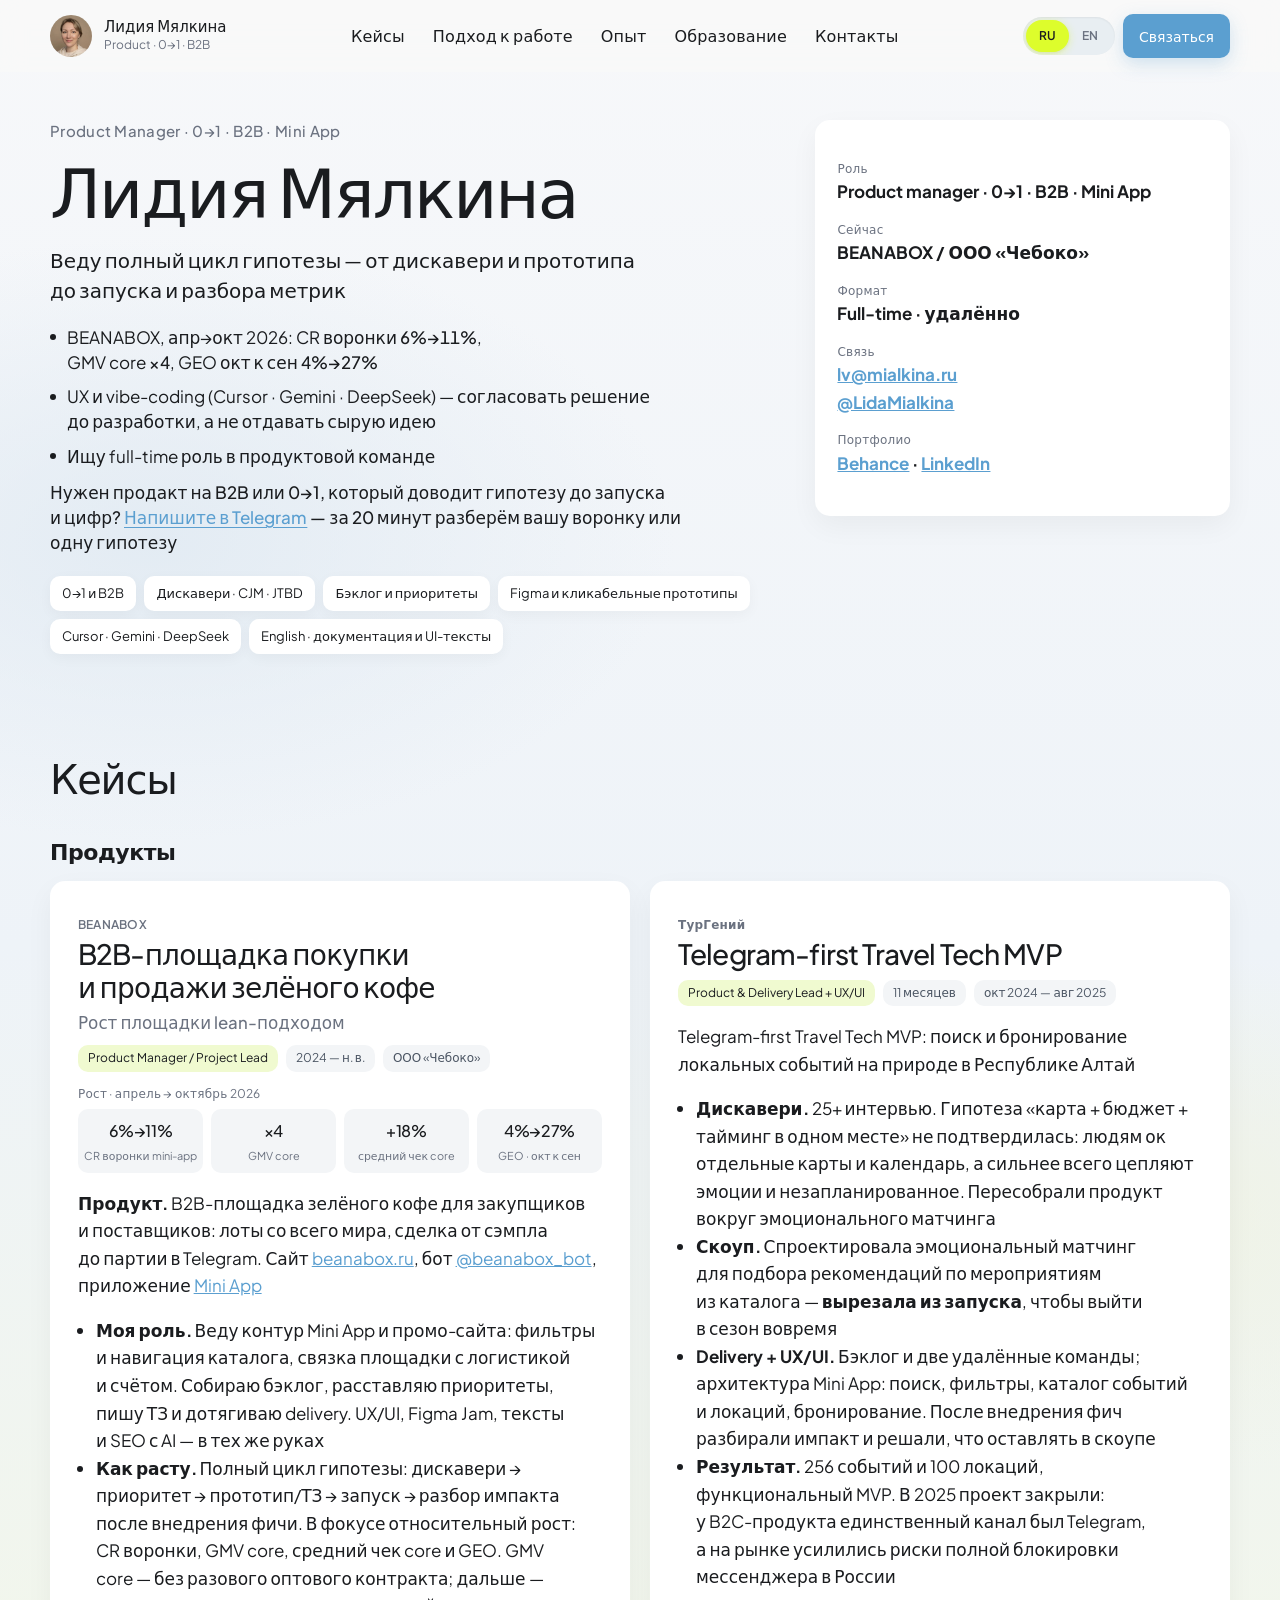
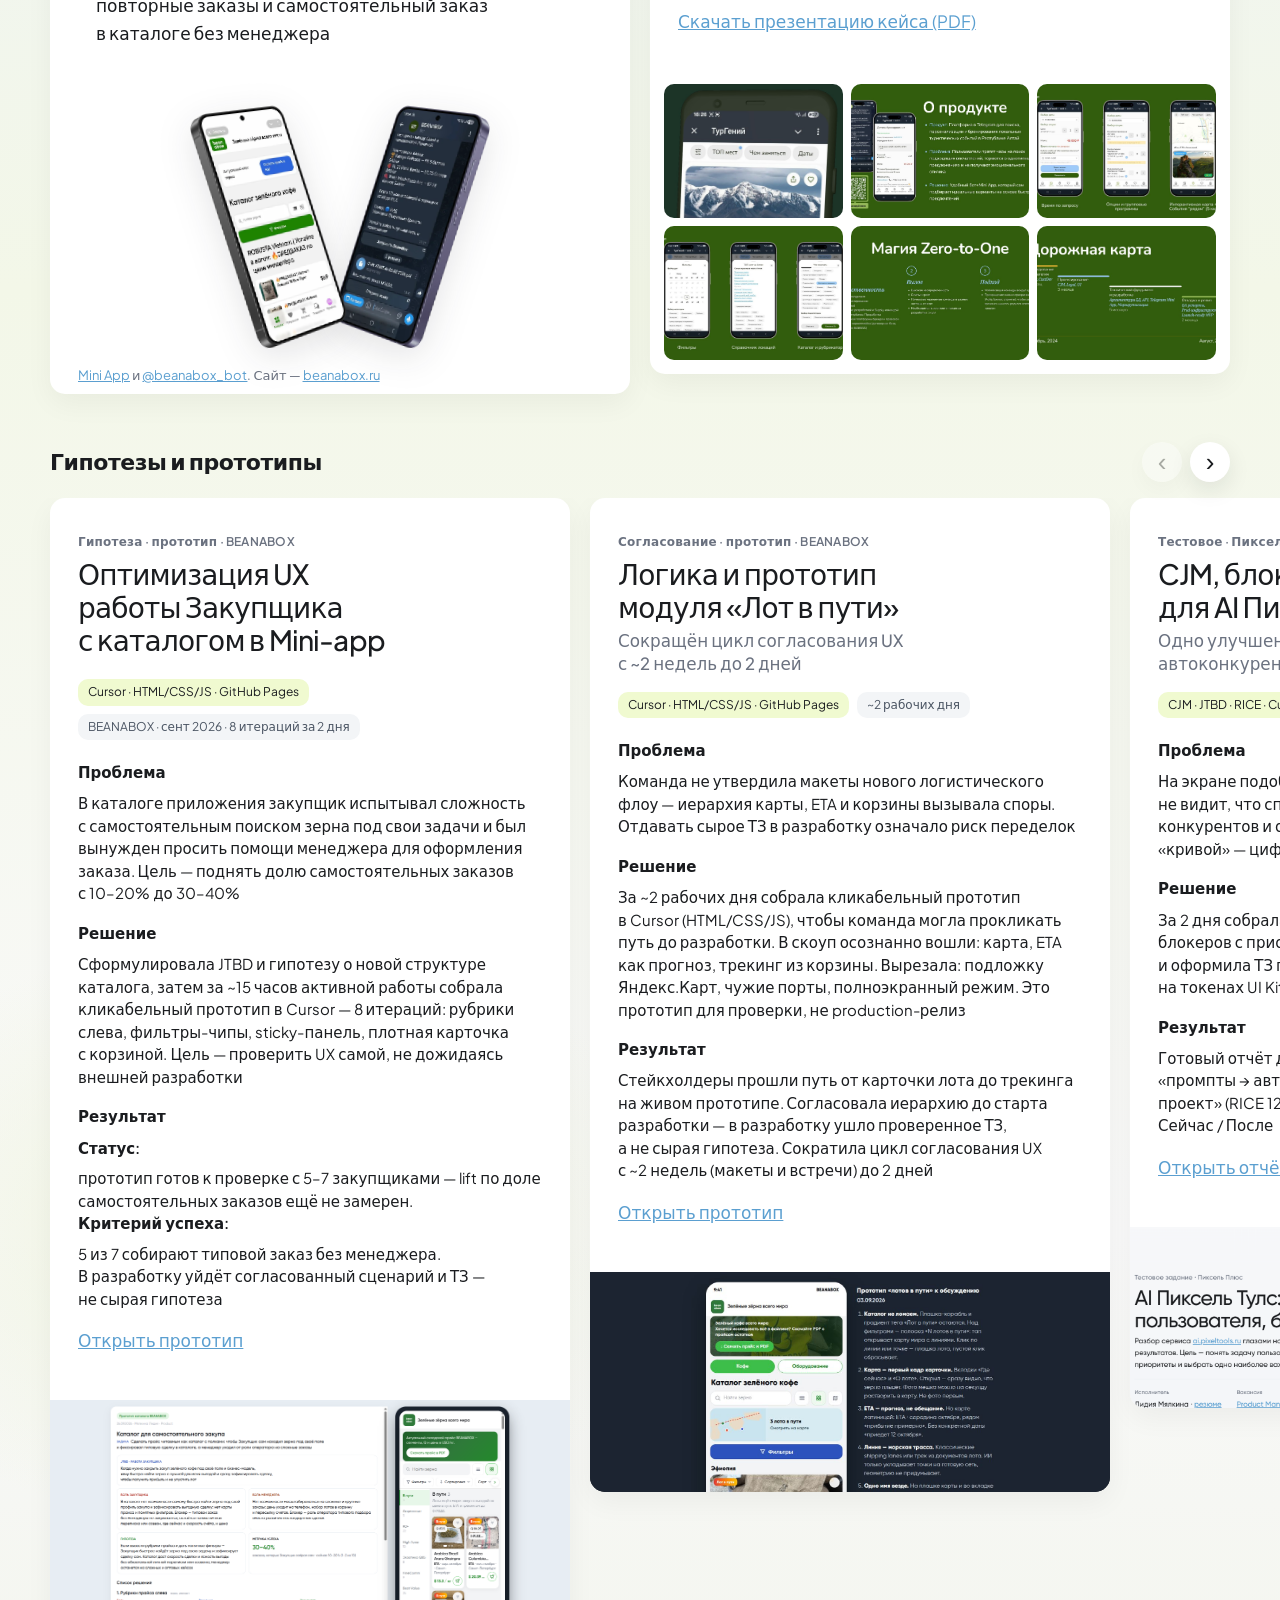
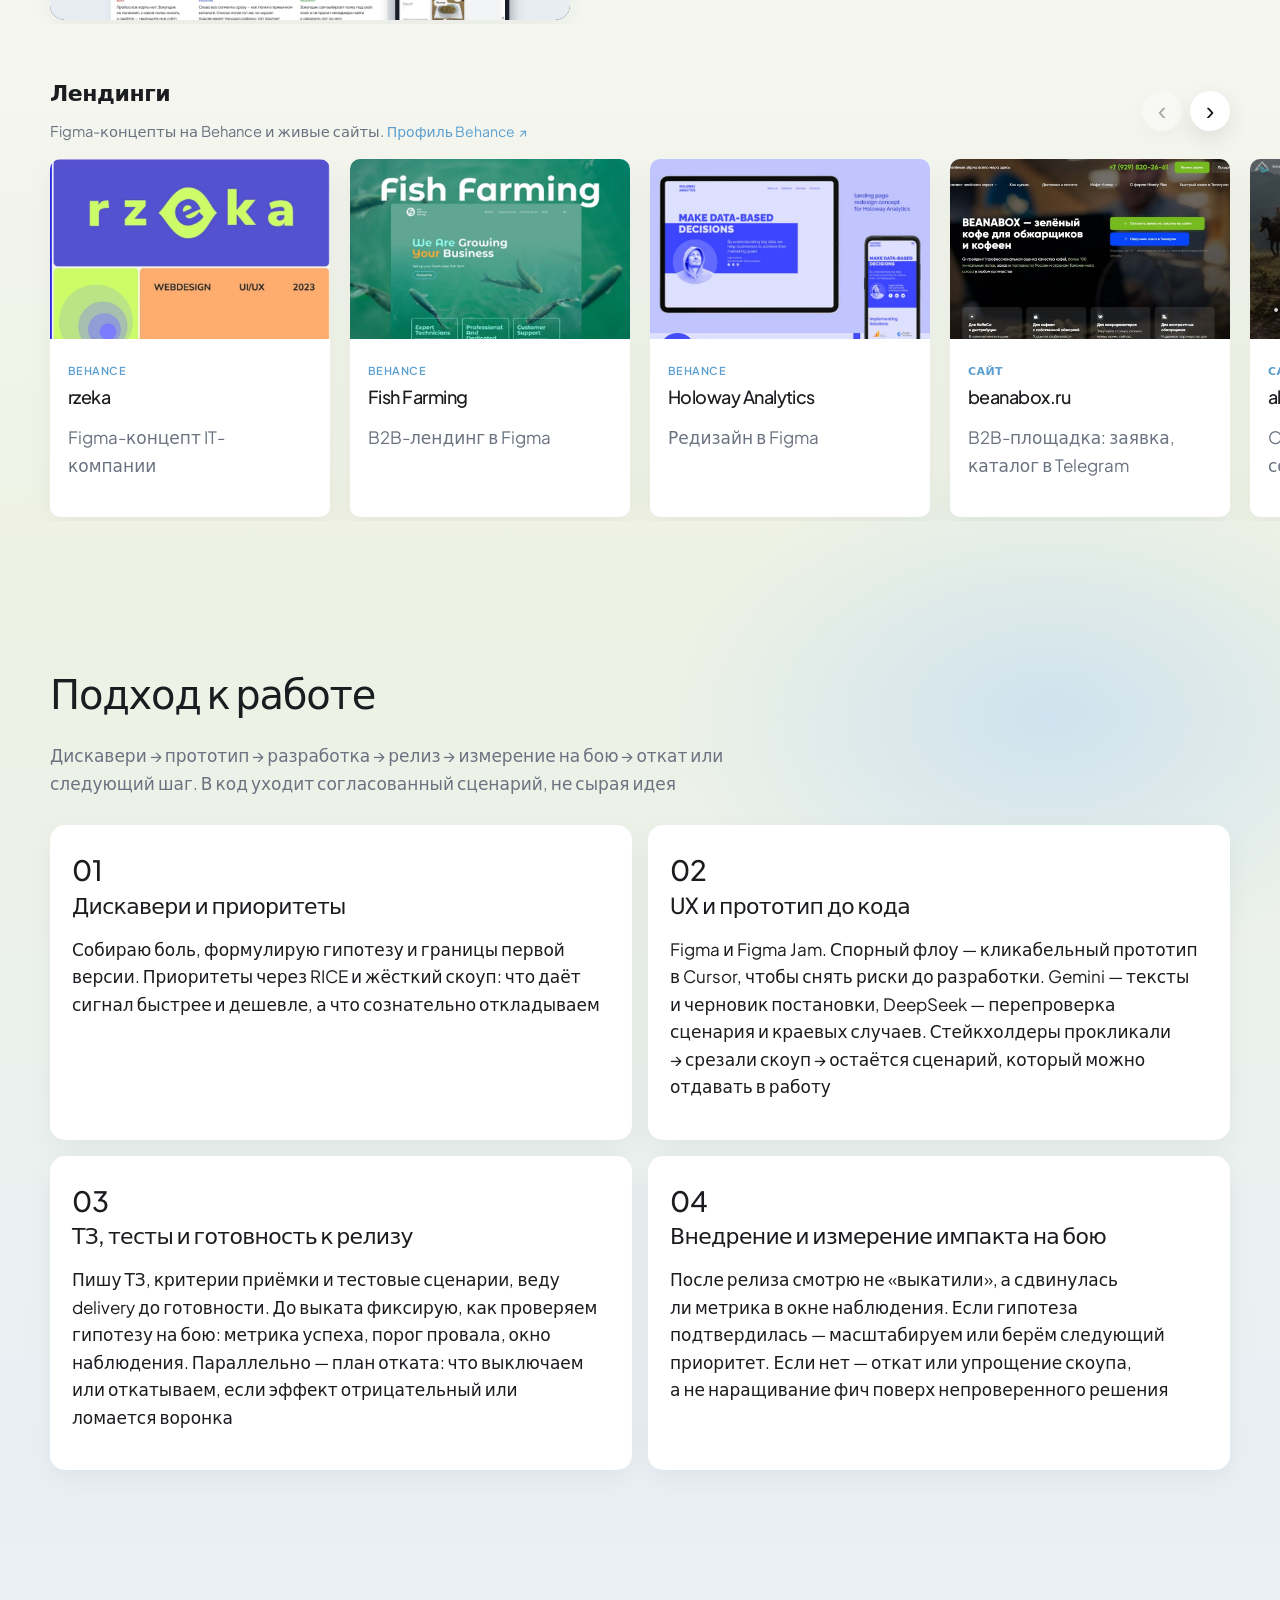
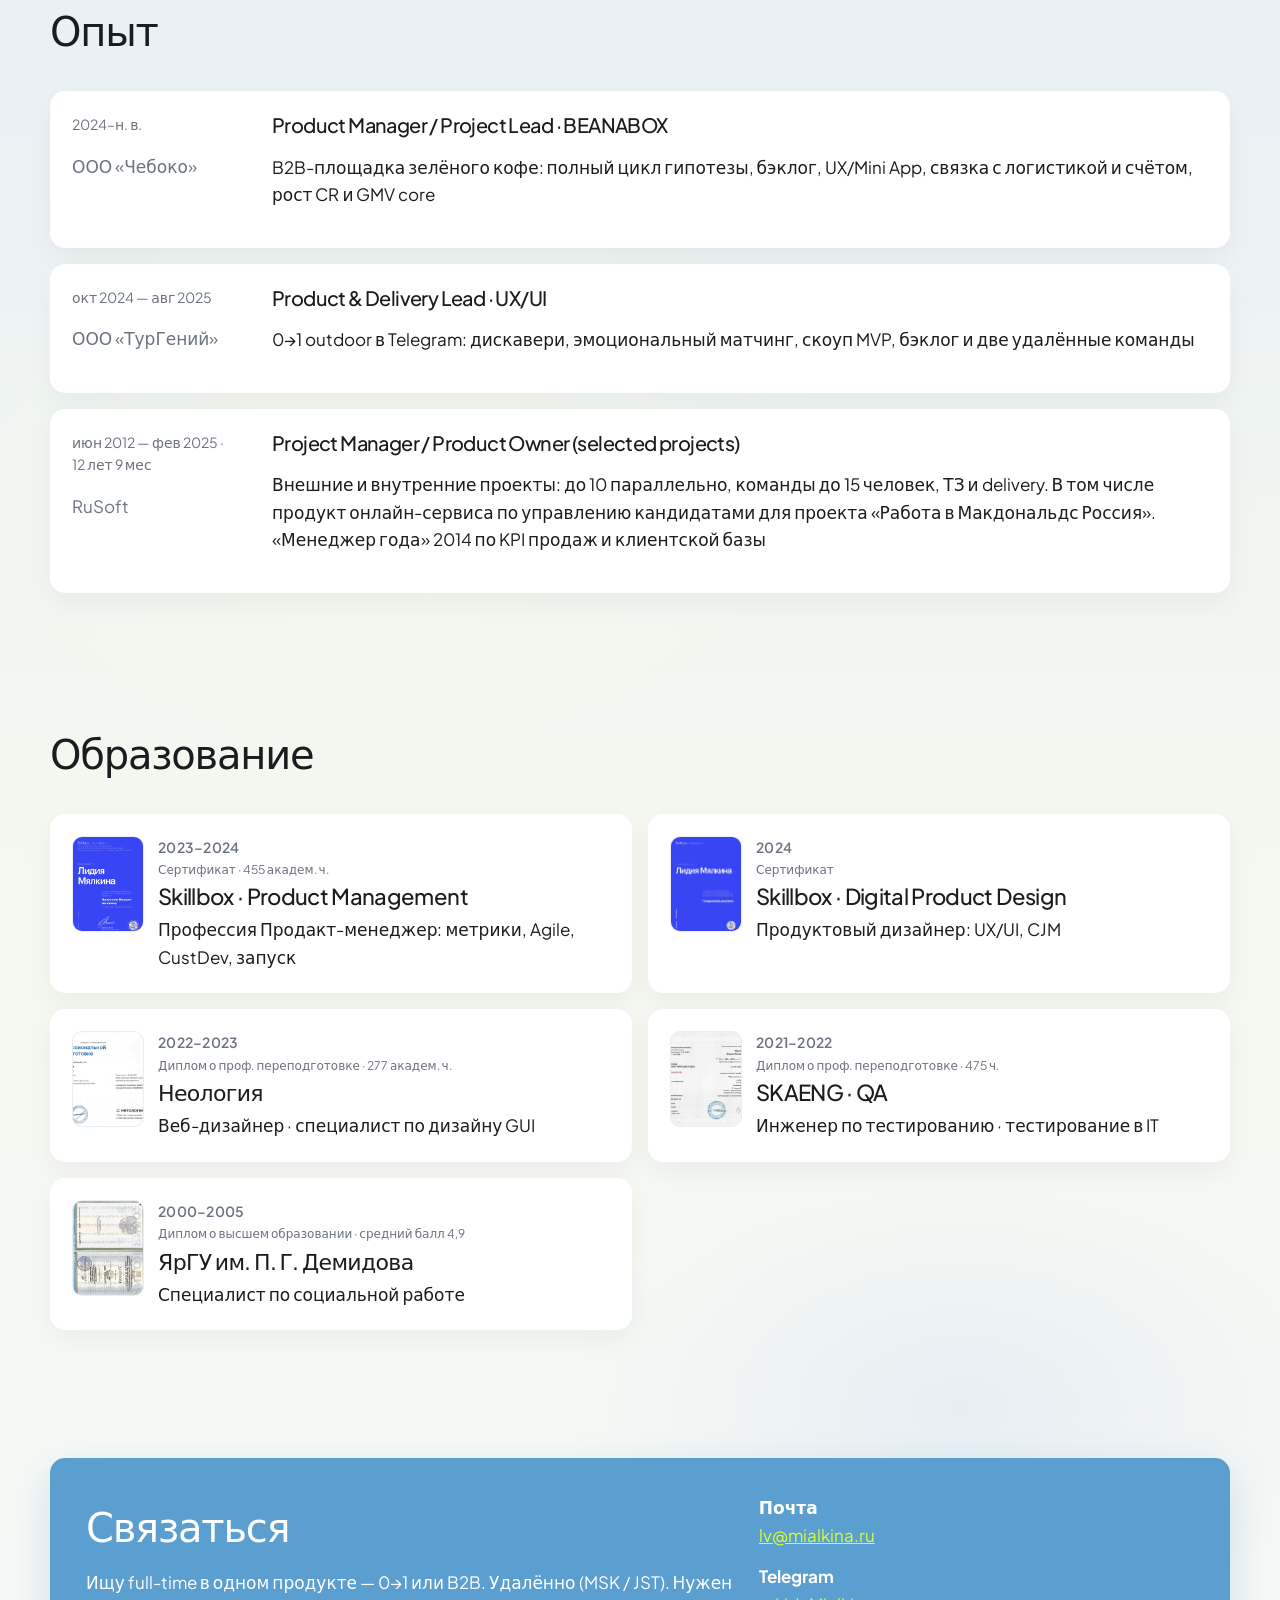
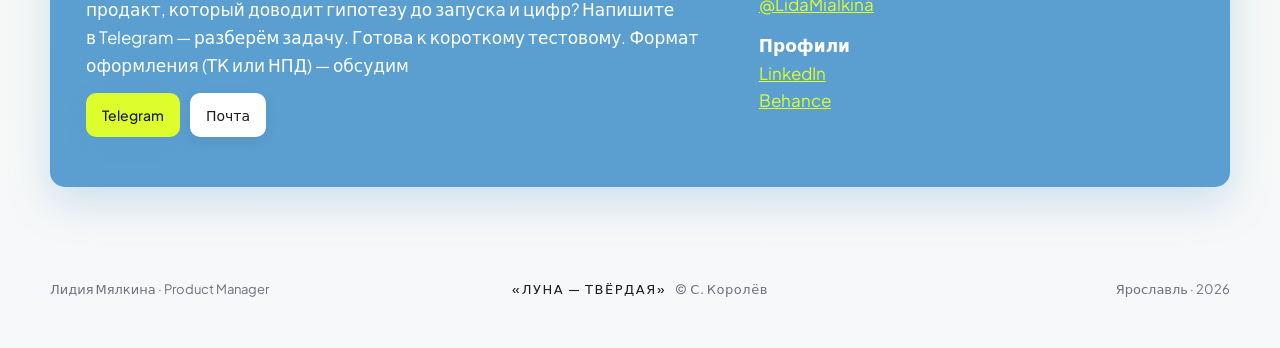
==== commit e4cdb99f: "Корректировка 2" ====
--- a/index.html
+++ b/index.html
@@ -47,6 +47,27 @@
         }
       })()
     </script>
+    <script>
+      (function () {
+        var key = 'cv-pmai-v'
+        var url = './version.json?_=' + Date.now()
+        fetch(url, { cache: 'no-store' })
+          .then(function (r) { return r.ok ? r.json() : null })
+          .then(function (data) {
+            if (!data || !data.v) return
+            var prev = localStorage.getItem(key)
+            if (prev && prev !== data.v) {
+              localStorage.setItem(key, data.v)
+              var next = new URL(location.href)
+              next.searchParams.set('_v', data.v)
+              location.replace(next.toString())
+              return
+            }
+            localStorage.setItem(key, data.v)
+          })
+          .catch(function () {})
+      })()
+    </script>
     <link rel="preconnect" href="https://fonts.googleapis.com" />
     <link rel="preconnect" href="https://fonts.gstatic.com" crossorigin />
     <link
@@ -70,8 +91,7 @@
         </a>
         <nav class="nav" aria-label="Разделы" data-i18n-aria="nav.label">
           <a href="#kejsy" data-i18n="nav.cases">Кейсы</a>
-          <a href="#obo-mne" data-i18n="nav.why">Подход</a>
-          <a href="#sajty" data-i18n="nav.sites">Лендинги</a>
+          <a href="#obo-mne" data-i18n="nav.why">Подход к&nbsp;работе</a>
           <a href="#opyt" data-i18n="nav.experience">Опыт</a>
           <a href="#obrazovanie" data-i18n="nav.education">Образование</a>
           <a href="#kontakty" data-i18n="nav.contact">Контакты</a>
@@ -636,7 +656,6 @@
         <div class="wrap">
           <div class="section-head">
             <h2 data-i18n="exp.title">Опыт</h2>
-            <p class="muted" data-i18n="exp.sub">То, что можно проверить по&nbsp;LinkedIn и&nbsp;живым ссылкам</p>
           </div>
           <div class="timeline">
             <article class="job">
@@ -661,14 +680,15 @@
             </article>
             <article class="job">
               <div>
-                <div class="when" data-i18n="exp.rs.when">до продуктового трека</div>
-                <p class="muted">RuSoft</p>
+                <div class="when" data-i18n="exp.rs.when">июн&nbsp;2012&nbsp;— фев&nbsp;2025 · 12&nbsp;лет 9&nbsp;мес</div>
+                <p class="muted" data-i18n="exp.rs.co">RuSoft</p>
               </div>
               <div>
-                <h3 data-i18n="exp.rs.h3">Product Owner&nbsp;/ Project Manager</h3>
+                <h3 data-i18n="exp.rs.h3">Project Manager&nbsp;/ Product Owner (selected projects)</h3>
                 <p data-i18n="exp.rs.p">
-                  До&nbsp;10&nbsp;проектов параллельно, команды до&nbsp;15&nbsp;человек, внутренние продукты и&nbsp;ТЗ.
-                  Победитель «Менеджер года» по&nbsp;KPI продаж и&nbsp;клиентской базы</p>
+                  Внешние и&nbsp;внутренние проекты: до&nbsp;10&nbsp;параллельно, команды до&nbsp;15&nbsp;человек, ТЗ и&nbsp;delivery.
+                  В&nbsp;том числе продукт онлайн-сервиса по&nbsp;управлению кандидатами для&nbsp;проекта «Работа в&nbsp;Макдональдс Россия».
+                  «Менеджер года»&nbsp;2014 по&nbsp;KPI продаж и&nbsp;клиентской базы</p>
               </div>
             </article>
           </div>
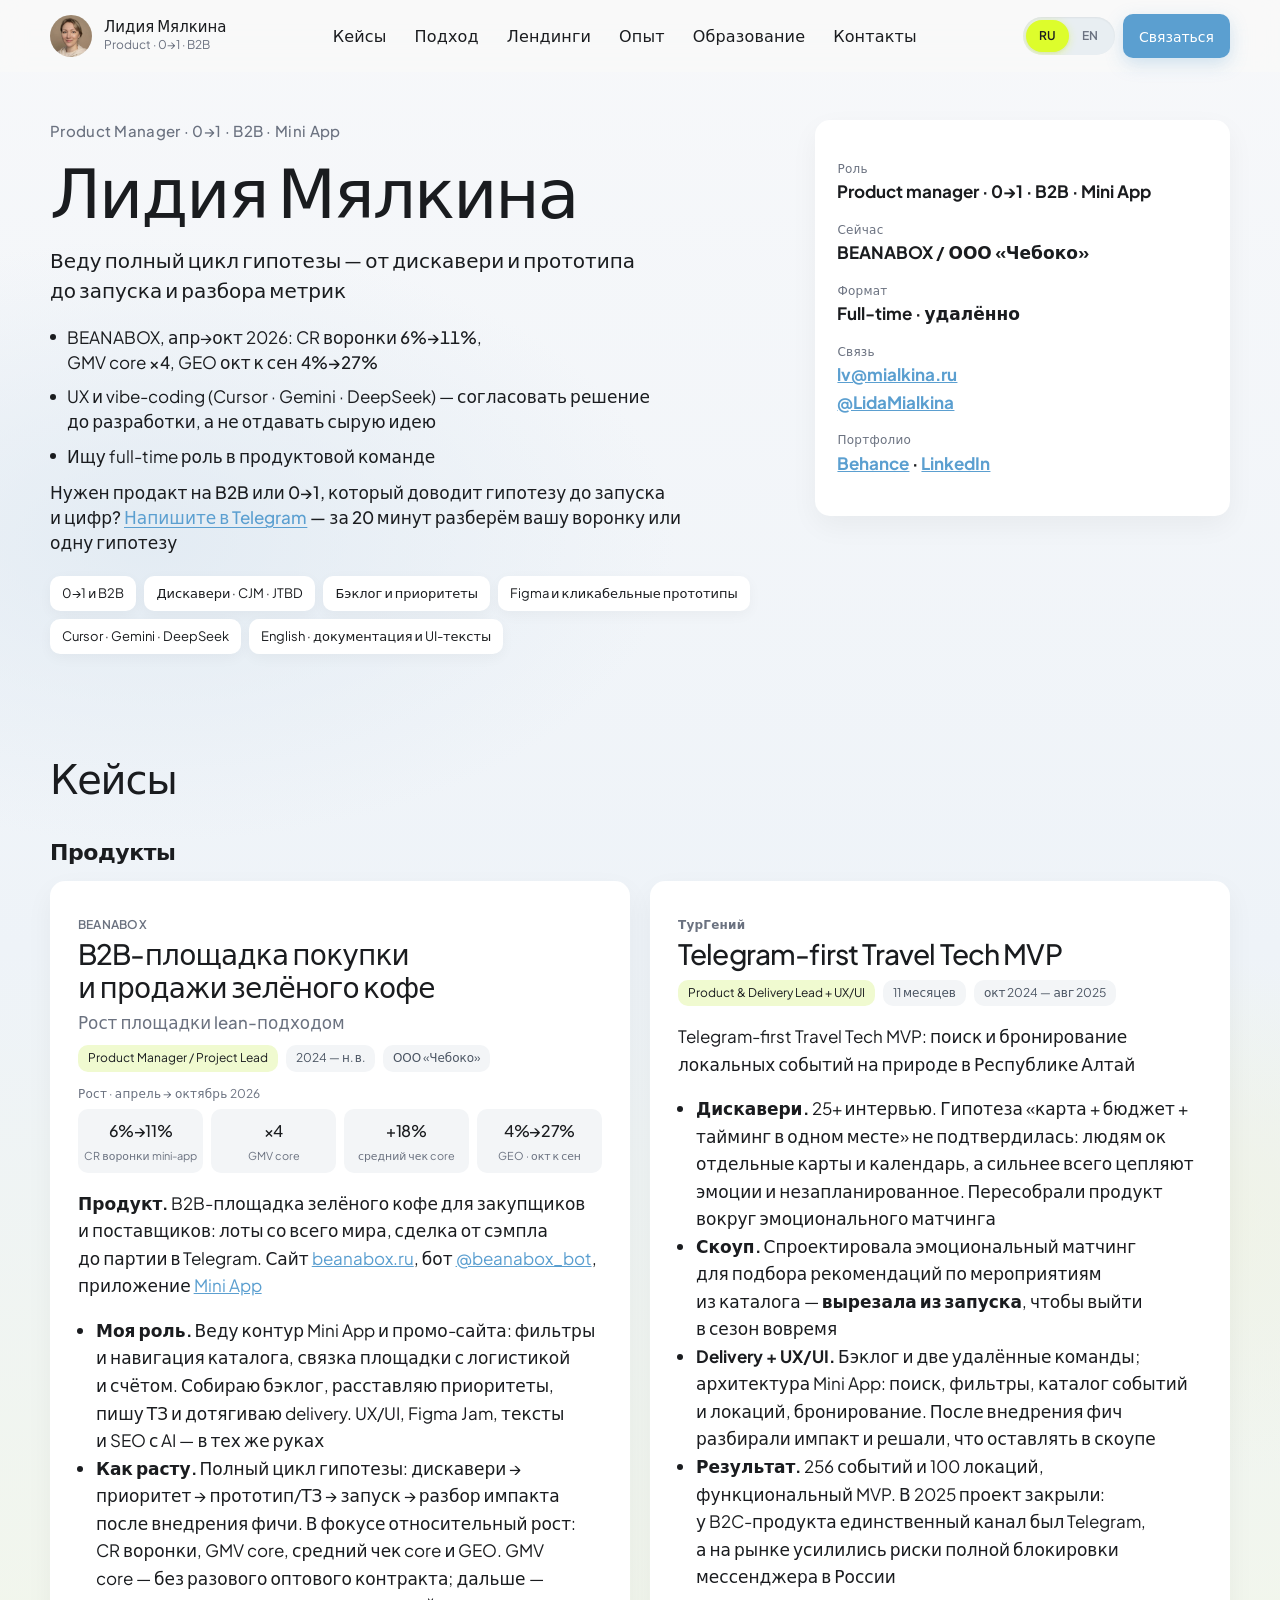
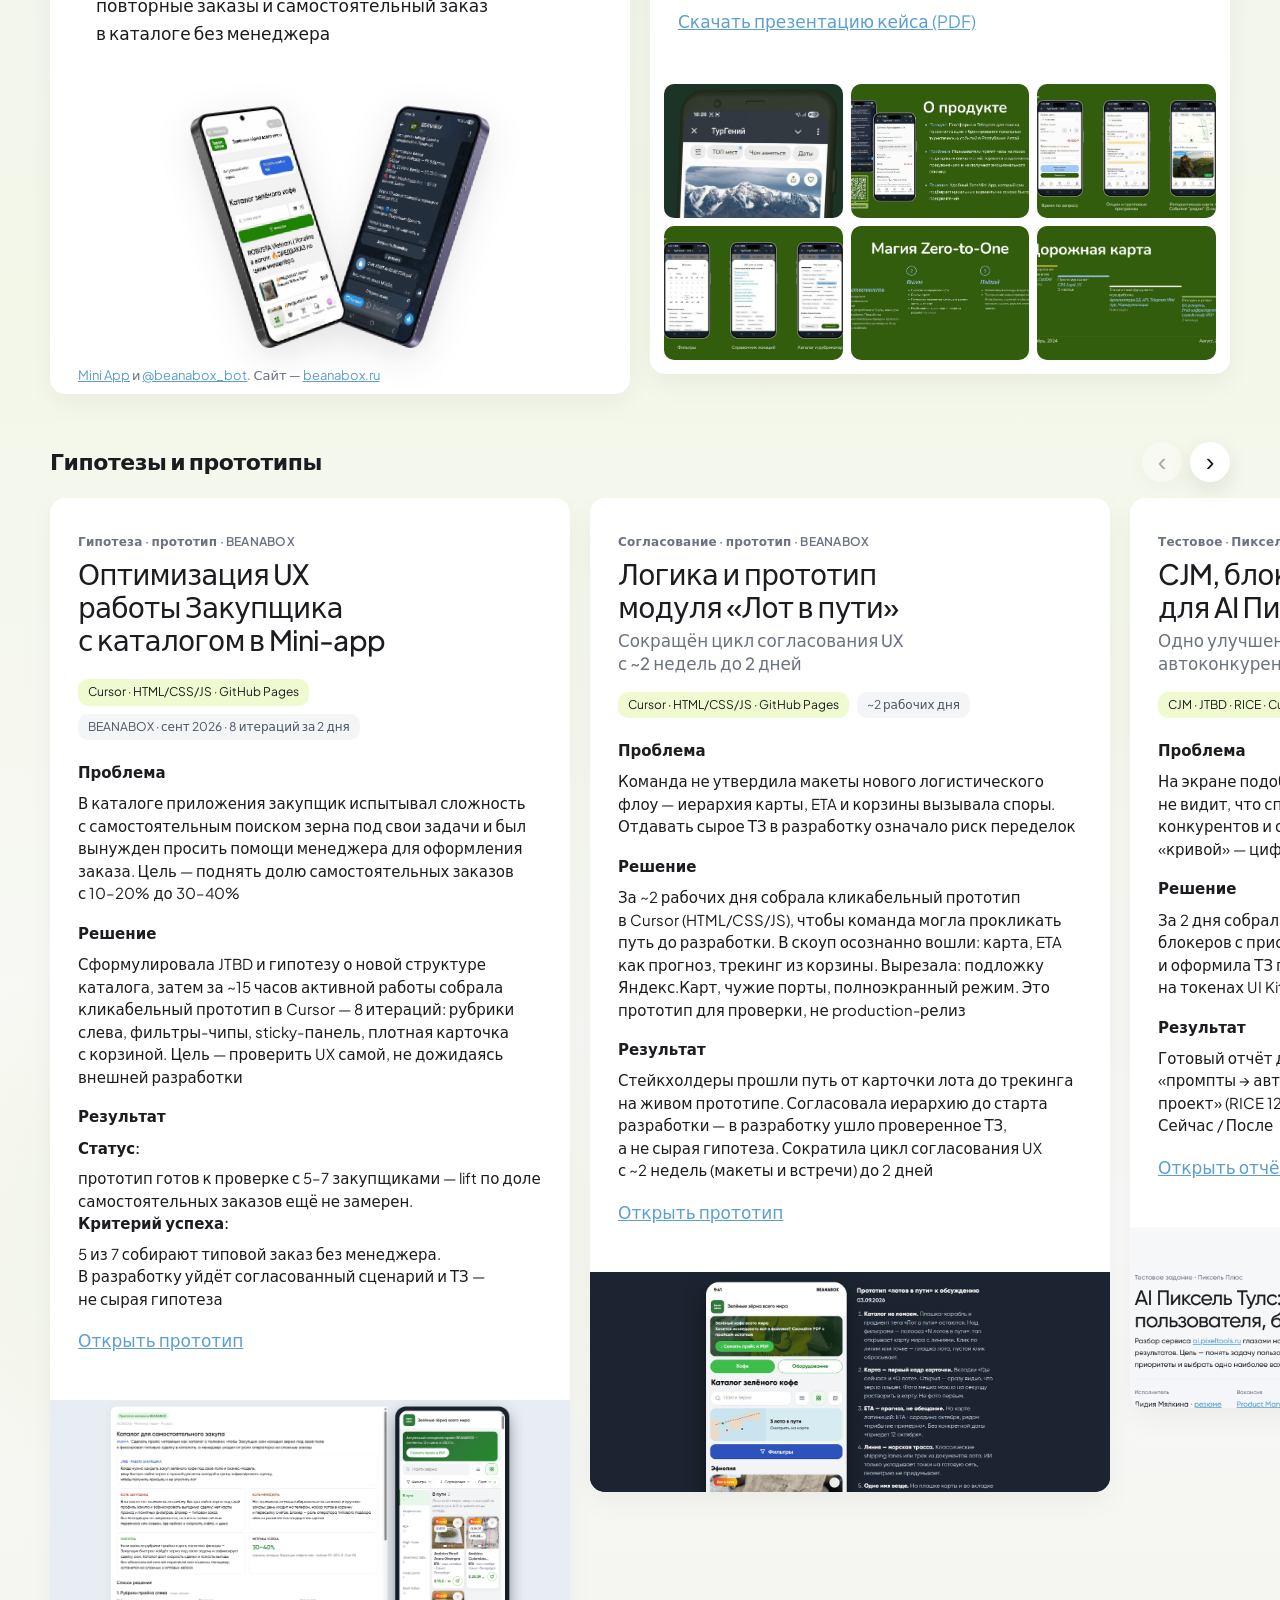
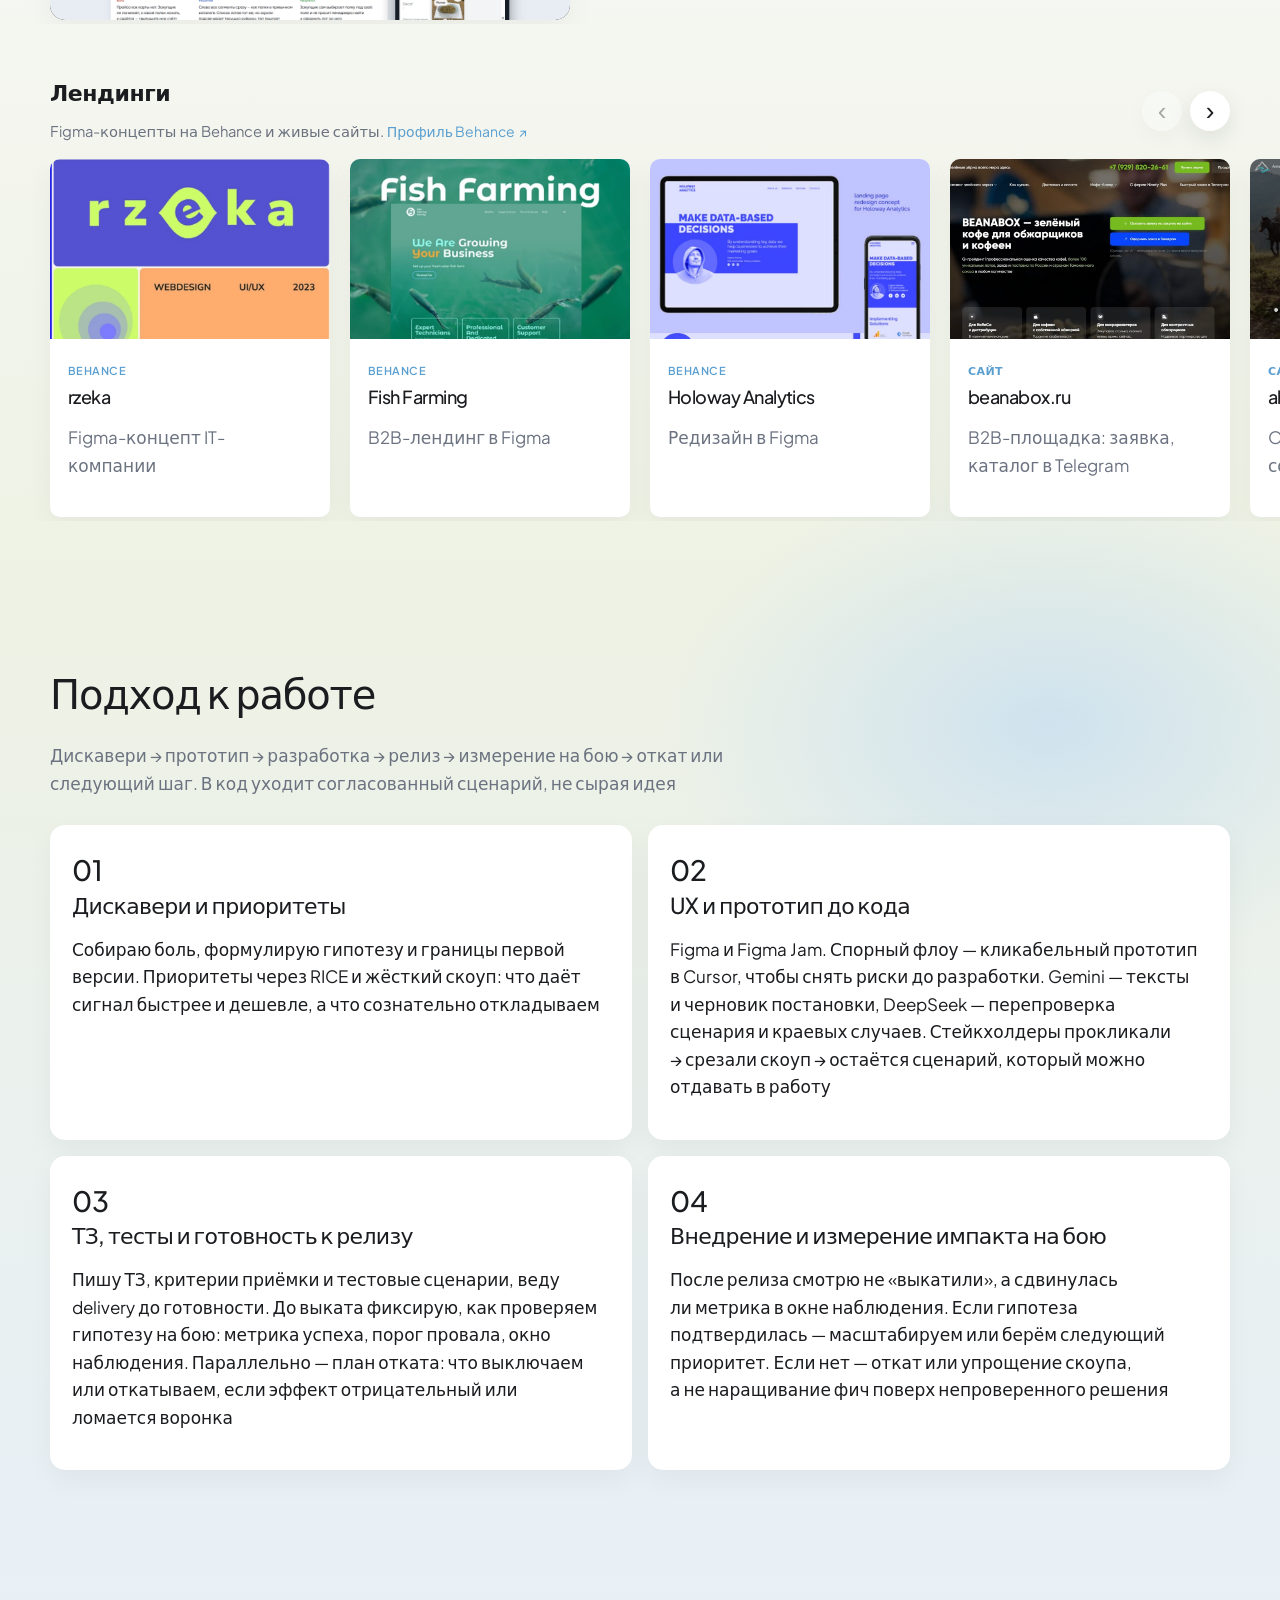
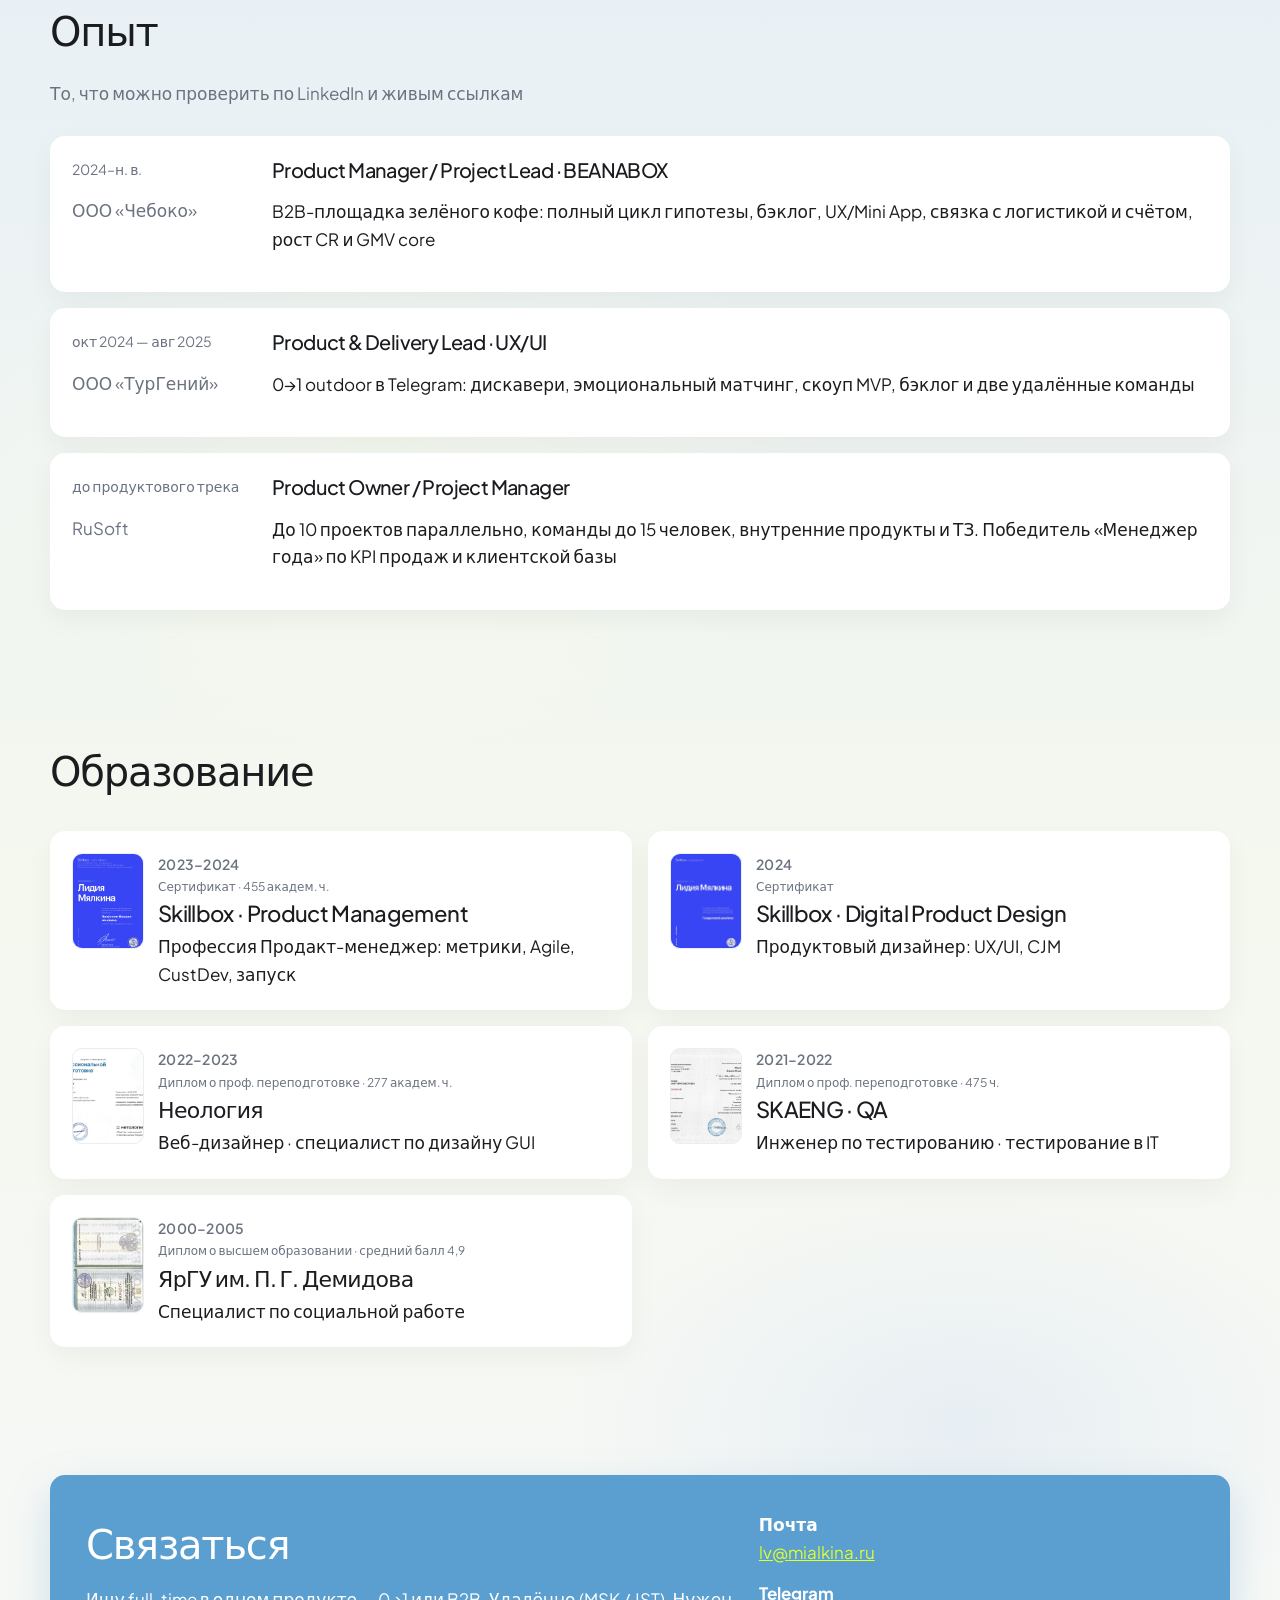
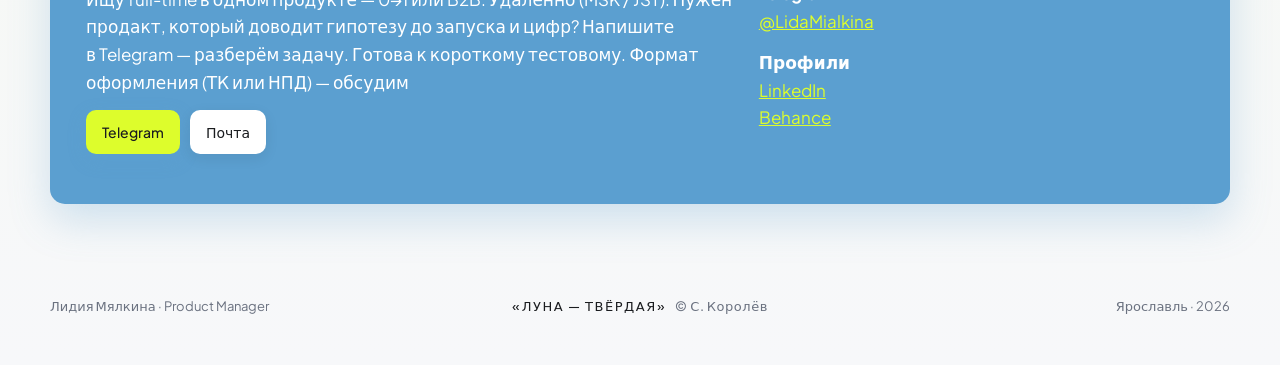
==== commit 8684cdf1: "ОБновления 3" ====
--- a/index.html
+++ b/index.html
@@ -47,33 +47,14 @@
         }
       })()
     </script>
-    <script>
-      (function () {
-        var key = 'cv-pmai-v'
-        var url = './version.json?_=' + Date.now()
-        fetch(url, { cache: 'no-store' })
-          .then(function (r) { return r.ok ? r.json() : null })
-          .then(function (data) {
-            if (!data || !data.v) return
-            var prev = localStorage.getItem(key)
-            if (prev && prev !== data.v) {
-              localStorage.setItem(key, data.v)
-              var next = new URL(location.href)
-              next.searchParams.set('_v', data.v)
-              location.replace(next.toString())
-              return
-            }
-            localStorage.setItem(key, data.v)
-          })
-          .catch(function () {})
-      })()
-    </script>
     <link rel="preconnect" href="https://fonts.googleapis.com" />
     <link rel="preconnect" href="https://fonts.gstatic.com" crossorigin />
     <link
       href="https://fonts.googleapis.com/css2?family=Plus+Jakarta+Sans:wght@400;500;600;700;800&display=swap"
       rel="stylesheet"
     />
+    <meta http-equiv="Cache-Control" content="no-cache, no-store, must-revalidate" />
+    <script src="./assets/cache-bust.js" data-version-url="./version.json" defer></script>
     <script type="module" crossorigin src="./assets/myfinishline-Dg-Q-eZ1.js?v=lightbox-fit-1"></script>
     <link rel="modulepreload" crossorigin href="./assets/modulepreload-polyfill-P2Xu9kJm.js">
     <link rel="stylesheet" crossorigin href="./assets/myfinishline-DANz9di1.css?v=landings-in-cases-13">
@@ -91,7 +72,8 @@
         </a>
         <nav class="nav" aria-label="Разделы" data-i18n-aria="nav.label">
           <a href="#kejsy" data-i18n="nav.cases">Кейсы</a>
-          <a href="#obo-mne" data-i18n="nav.why">Подход к&nbsp;работе</a>
+          <a href="#obo-mne" data-i18n="nav.why">Подход</a>
+          <a href="#sajty" data-i18n="nav.sites">Лендинги</a>
           <a href="#opyt" data-i18n="nav.experience">Опыт</a>
           <a href="#obrazovanie" data-i18n="nav.education">Образование</a>
           <a href="#kontakty" data-i18n="nav.contact">Контакты</a>
@@ -656,6 +638,7 @@
         <div class="wrap">
           <div class="section-head">
             <h2 data-i18n="exp.title">Опыт</h2>
+            <p class="muted" data-i18n="exp.sub">То, что можно проверить по&nbsp;LinkedIn и&nbsp;живым ссылкам</p>
           </div>
           <div class="timeline">
             <article class="job">
@@ -680,15 +663,14 @@
             </article>
             <article class="job">
               <div>
-                <div class="when" data-i18n="exp.rs.when">июн&nbsp;2012&nbsp;— фев&nbsp;2025 · 12&nbsp;лет 9&nbsp;мес</div>
-                <p class="muted" data-i18n="exp.rs.co">RuSoft</p>
+                <div class="when" data-i18n="exp.rs.when">до продуктового трека</div>
+                <p class="muted">RuSoft</p>
               </div>
               <div>
-                <h3 data-i18n="exp.rs.h3">Project Manager&nbsp;/ Product Owner (selected projects)</h3>
+                <h3 data-i18n="exp.rs.h3">Product Owner&nbsp;/ Project Manager</h3>
                 <p data-i18n="exp.rs.p">
-                  Внешние и&nbsp;внутренние проекты: до&nbsp;10&nbsp;параллельно, команды до&nbsp;15&nbsp;человек, ТЗ и&nbsp;delivery.
-                  В&nbsp;том числе продукт онлайн-сервиса по&nbsp;управлению кандидатами для&nbsp;проекта «Работа в&nbsp;Макдональдс Россия».
-                  «Менеджер года»&nbsp;2014 по&nbsp;KPI продаж и&nbsp;клиентской базы</p>
+                  До&nbsp;10&nbsp;проектов параллельно, команды до&nbsp;15&nbsp;человек, внутренние продукты и&nbsp;ТЗ.
+                  Победитель «Менеджер года» по&nbsp;KPI продаж и&nbsp;клиентской базы</p>
               </div>
             </article>
           </div>
